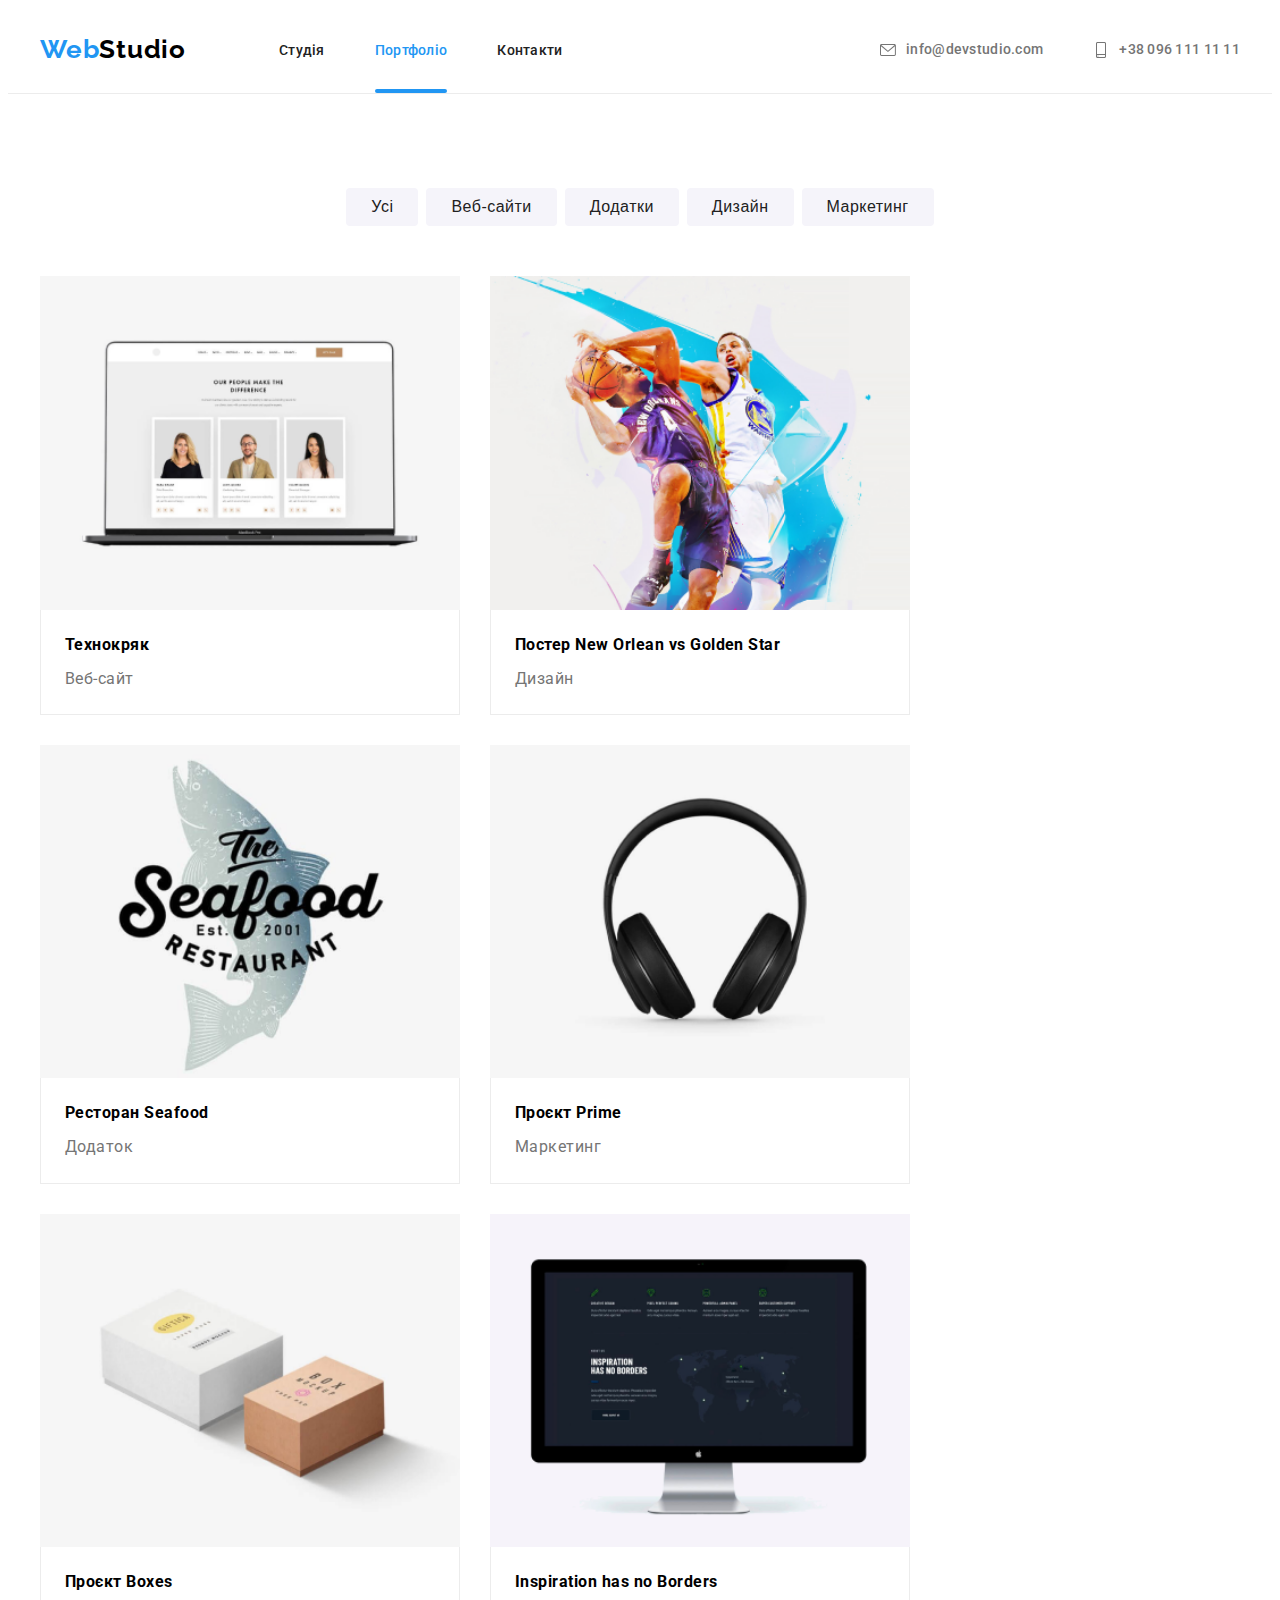
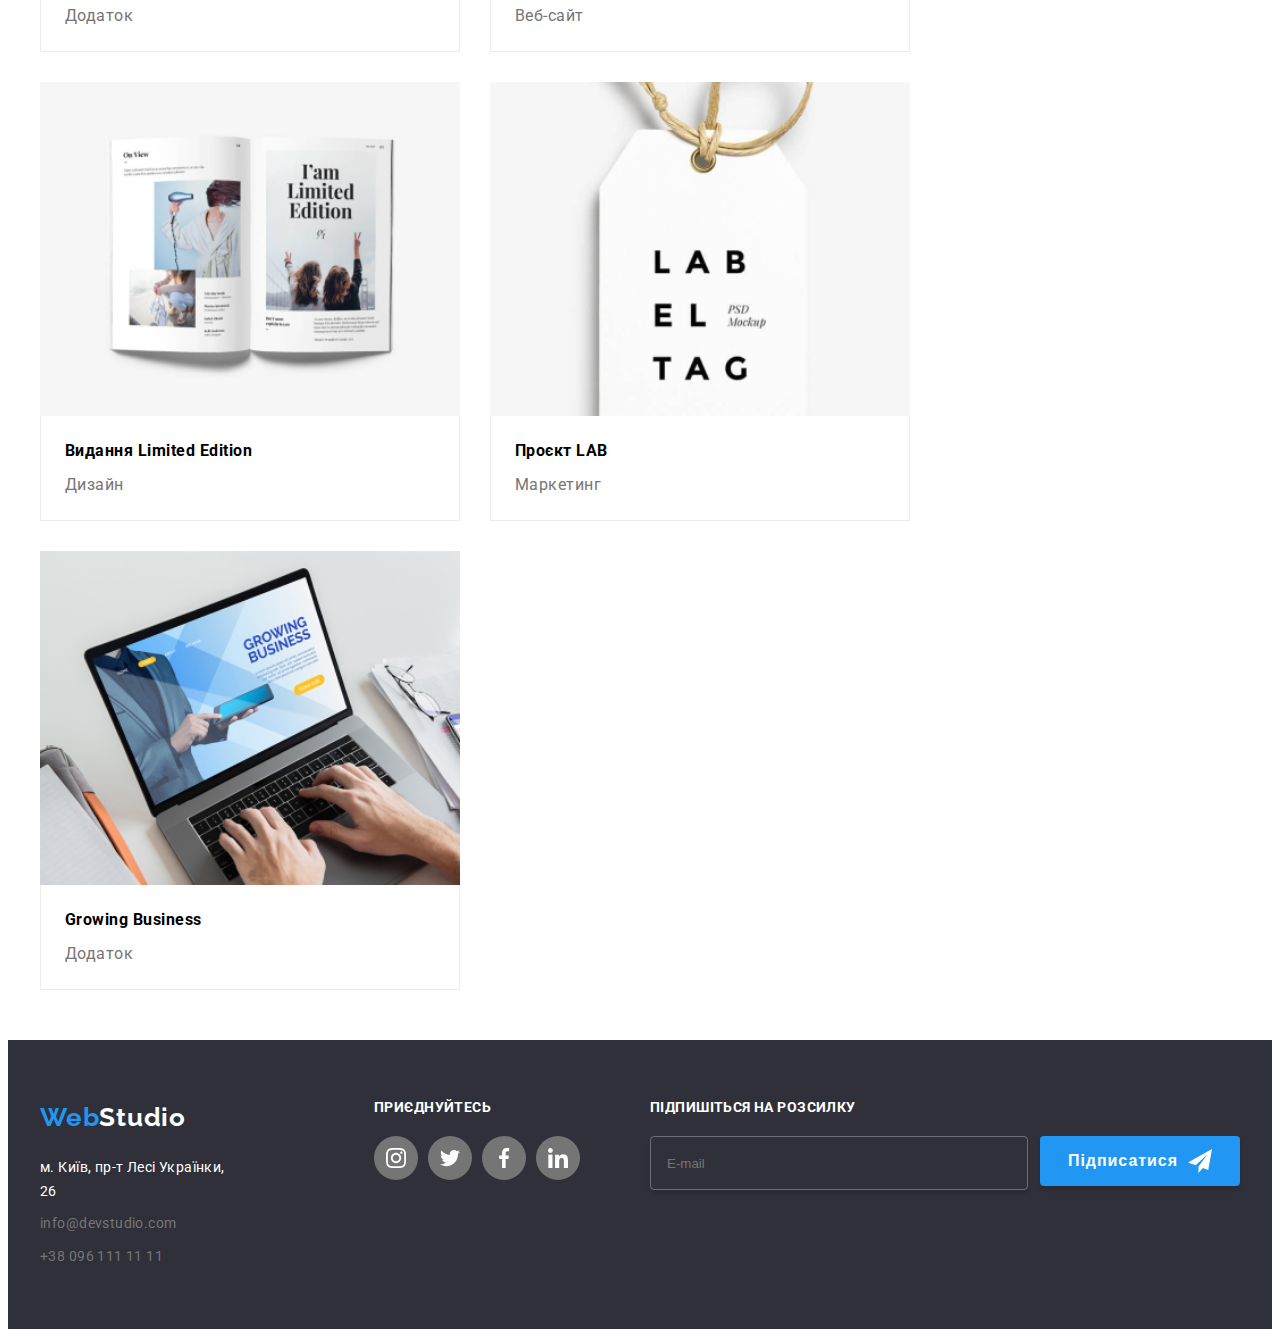
==== pages/portfolio.html @ fa24cb84 "pon" ====
<!DOCTYPE html>
<html lang="en">
<head>
    <meta charset="UTF-8">
    <meta name="viewport" content="width=device-width, initial-scale=1.0">
    <title>Головна</title>
    <link rel="stylesheet" href="https://cdnjs.cloudflare.com/ajax/libs/modern-normalize/2.0.0/modern-normalize.min.css" integrity="sha512-4xo8blKMVCiXpTaLzQSLSw3KFOVPWhm/TRtuPVc4WG6kUgjH6J03IBuG7JZPkcWMxJ5huwaBpOpnwYElP/m6wg==" crossorigin="anonymous" referrerpolicy="no-referrer" />
    <link rel="preconnect" href="https://fonts.googleapis.com">
    <link rel="preconnect" href="https://fonts.gstatic.com" crossorigin>
    <link href="https://fonts.googleapis.com/css2?family=Raleway:ital,wght@0,100..900;1,100..900&family=Roboto:ital,wght@0,100;0,300;0,400;0,500;0,700;0,900;1,100;1,300;1,400;1,500;1,700;1,900&display=swap" rel="stylesheet">
    <link rel="stylesheet" href="../css/style.css">
    <link rel="stylesheet" href="../css/reset.css">
</head>
<body>
    <header class="header">
        <div class="container header-box">
        <a href="../index.html" class="logo"><span class="web">Web</span><span class="studio">Studio</span></a>
        <nav class="header-nav">
            <ul class="header-items">
              <li class="header-item"><a href="../index.html" class="nav-link">Студія</a></li>
                <li class="header-item"><a href="../pages/portfolio.html" class="nav-link_ nav-link">Портфоліо</a></li>
                <li class="header-item"><a href="#" class="nav-link">Контакти</a></li>
            </ul>
        </nav>
        <ul class="header-list">
            <li class="roster-item"><a href="mailto:info@devstudio.com" class="roster-link"><svg class="roster-img">
                <use href="../img/symbol-defs.svg#icon-envelope"></use>
            </svg>info@devstudio.com</a></li>  
            <li class="roster-item"><a href="tel:+380961111111" class="roster-link"><svg class="roster-img">
                <use href="../img/symbol-defs.svg#icon-smartphone"></use>
            </svg><span class="roster-span">+38 096 111 11 11</span></a></li>
        </ul>
        </div>
    </header>
    <main>
        <!-- Секція товари -->
      <section class="hiro">
        <div class="container">
        <ul class="hero-btns">
          <li class="hero-referral"><button type="button" class="hero-btns_">Усі</button></li>
          <li class="hero-referral"><button type="button" class="hero-btns_">Веб-сайти</button></li>
          <li class="hero-referral"><button type="button" class="hero-btns_">Додатки</button></li>
          <li class="hero-referral"><button type="button" class="hero-btns_">Дизайн</button></li>
          <li class="hero-referral"><button type="button" class="hero-btns_">Маркетинг</button></li>
        </ul>
        <ul class="goods-items">
          <li class="goods-item">
            <a href="#" class="goods-link">
            <div class="goods-wrraper">
            <img src="../img/komputer.png" alt="Ноутбук" class="goods-img"/>
            <div class="goods-opacity"><p class="goods-opacity-text">Ресурс пропонує комплексні пропозиції з різним рівнем функціоналу та сервісів. Все це дозволить відвідувачу отримати вичерпні відомості про компанію чи приватну особу.</p></div>
            </div>
            <div class="goods-box">
            <h2 class="goods-caption">Технокряк</h2>
            <p class="goods-text">Веб-сайт</p>
          </div>
          </a>
          </li>
          <li class="goods-item">
            <a href="#" class="goods-link">
            <div class="goods-wrraper">
            <img src="../img/poster.png" alt="Баскетбол" class="goods-img"/>
            <div class="goods-opacity"><p class="goods-opacity-text">Ресурс пропонує комплексні пропозиції з різним рівнем функціоналу та сервісів. Все це дозволить відвідувачу отримати вичерпні відомості про компанію чи приватну особу.</p></div>
          </div>
            <div class="goods-box">
            <h2 class="goods-caption">Постер New Orlean vs Golden Star</h2>
            <p class="goods-text">Дизайн</p>
          </div>
        </a>
          </li>
          <li class="goods-item">
            <a href="#" class="goods-link">
            <div class="goods-wrraper">
            <img src="../img/restaurant.png" alt="Значок ресторану" class="goods-img"/>
            <div class="goods-opacity"><p class="goods-opacity-text">Ресурс пропонує комплексні пропозиції з різним рівнем функціоналу та сервісів. Все це дозволить відвідувачу отримати вичерпні відомості про компанію чи приватну особу.</p></div>
          </div>
            <div class="goods-box">
            <h2 class="goods-caption">Ресторан Seafood</h2>
            <p class="goods-text">Додаток</p>
          </div>
        </a>
          </li>
          <li class="goods-item">
            <a href="#" class="goods-link">
              <div class="goods-wrraper">
            <img src="../img/headphone.png" alt="Навушники" class="goods-img"/>
            <div class="goods-opacity"><p class="goods-opacity-text">Ресурс пропонує комплексні пропозиції з різним рівнем функціоналу та сервісів. Все це дозволить відвідувачу отримати вичерпні відомості про компанію чи приватну особу.</p></div>
          </div>
            <div class="goods-box">
            <h2 class="goods-caption">Проєкт Prime</h2>
            <p class="goods-text">Маркетинг</p>
          </div>
        </a>
          </li>
          <li class="goods-item">
            <a href="#" class="goods-link">
              <div class="goods-wrraper">
            <img src="../img/boxes.png" alt="Коробки" class="goods-img"/>
            <div class="goods-opacity"><p class="goods-opacity-text">Ресурс пропонує комплексні пропозиції з різним рівнем функціоналу та сервісів. Все це дозволить відвідувачу отримати вичерпні відомості про компанію чи приватну особу.</p></div>
          </div>
            <div class="goods-box">
            <h2 class="goods-caption">Проєкт Boxes</h2>
            <p class="goods-text">Додаток</p>
          </div>
        </a>
          </li>
          <li class="goods-item">
            <a href="#" class="goods-link">
            <div class="goods-wrraper">
            <img src="../img/monitor.png" alt="Монітор" class="goods-img"/>
            <div class="goods-opacity"><p class="goods-opacity-text">Ресурс пропонує комплексні пропозиції з різним рівнем функціоналу та сервісів. Все це дозволить відвідувачу отримати вичерпні відомості про компанію чи приватну особу.</p></div>
            </div>
            <div class="goods-box">
            <h2 class="goods-caption">Inspiration has no Borders</h2>
            <p class="goods-text">Веб-сайт</p>
          </div>
        </a>
          </li>
          <li class="goods-item">
            <a href="#" class="goods-link">
            <div class="goods-wrraper">
            <img src="../img/book.png" alt="Книжка"  class="goods-img"/>
            <div class="goods-opacity"><p class="goods-opacity-text">Ресурс пропонує комплексні пропозиції з різним рівнем функціоналу та сервісів. Все це дозволить відвідувачу отримати вичерпні відомості про компанію чи приватну особу.</p></div>
            </div>
            <div class="goods-box">
            <h2 class="goods-caption">Видання Limited Edition</h2>
            <p class="goods-text">Дизайн</p>
          </div>
        </a>
          </li>
          <li class="goods-item">
            <a href="#" class="goods-link">
            <div class="goods-wrraper">
            <img src="../img/sticker.png" alt="Значок ресторану"  class="goods-img"/>
            <div class="goods-opacity"><p class="goods-opacity-text">Ресурс пропонує комплексні пропозиції з різним рівнем функціоналу та сервісів. Все це дозволить відвідувачу отримати вичерпні відомості про компанію чи приватну особу.</p></div>
           </div>
            <div class="goods-box">
            <h2 class="goods-caption">Проєкт LAB</h2>
            <p class="goods-text">Маркетинг</p>
          </div>
          </a>
          </li>
          <li class="goods-item">
            <a href="#" class="goods-link">
            <div class="goods-wrraper">
            <img src="../img/laptop.png" alt="Ноутбук"  class="goods-img"/>
            <div class="goods-opacity"><p class="goods-opacity-text">Ресурс пропонує комплексні пропозиції з різним рівнем функціоналу та сервісів. Все це дозволить відвідувачу отримати вичерпні відомості про компанію чи приватну особу.</p></div>
           </div>
            <div class="goods-box">
            <h2 class="goods-caption">Growing Business</h2>
            <p class="goods-text">Додаток</p>
          </div>
        </a>
          </li>
        </ul>
      </div>
    </main>
    <footer class="footer">
      <div class="container">
      <div class="footer-address-box">
      <a href="./index.html" class="footer-logo"><span class="logo-footer1">Web</span><span class="logo-footer2">Studio</span></a>
      <address class="footer-address">
      <ul class="footer-items">
          <li class="footer-item"><a href="https://www.google.com/maps/d/u/0/viewer?mid=10uSM3H-mIU3GznYo2szRIEphczw&hl=en_US&ll=50.42732700000004%2C30.538092&z=17" target="_blank" class="footer-address">м. Київ, пр-т Лесі Українки, 26</a></li>
          <li class="footer-item"><a href="mailto:info@devstudio.com" class="footer-link">info@devstudio.com</a></li>  
          <li class="footer-item"><a href="tel:+380961111111" class="footer-link">+38 096 111 11 11</a></li>
      </ul>
      </address>
      </div>
      <div class="footer-networks">
      <h2 class="footer-title">приєднуйтесь</h2>
      <ul class="footer-list">
          <li class="footer-element">
              <a href="https://www.instagram.com/" target="_blank" class="footer-element-link">
                  <svg class="footer-element-img">
                      <use href="../img/symbol-defs.svg#icon-instagram-footer"></use>
                  </svg>
              </a>
          </li>
          <li class="footer-element">
              <a href="https://x.com/" target="_blank" class="footer-element-link">
                  <svg class="footer-element-img">
                      <use href="../img/symbol-defs.svg#icon-twitter-footer"></use>
                  </svg>
              </a>
          </li>
          <li class="footer-element">
              <a href="https://www.facebook.com/" target="_blank" class="footer-element-link">
                  <svg class="footer-element-img">
                      <use href="../img/symbol-defs.svg#icon-facebook-footer"></use>
                  </svg>
              </a>
          </li>
          <li class="footer-element">
              <a href="https://www.linkedin.com/" target="_blank" class="footer-element-link">
                  <svg class="footer-element-img">
                      <use href="../img/symbol-defs.svg#icon-linkedin-footer"></use>
                  </svg>
              </a>
          </li>
      </ul>
      </div>
      <div class="mailing">
        <form class="mailing-form">
            <div class="mailing-box">
            <label for="mailing" class="mailing-signature">Підпишіться на розсилку</label>
            <input type="email" id="mailing" class="mailing-input" required pattern="[a-z0-9._%+-]+@[a-z0-9.-]+\.[a-z]{2,}$"
            title="Будь ласка, введіть коректну електронну адресу." placeholder="E-mail">
            </div>
            <button class="mailing-btn">
                Підписатися
            <svg class="mailing-img">
                <use href="../img/symbol-defs.svg#icon-icon-send"></use>
            </svg>
            </button>
        </form>
    </div>
      </div>
  </footer>
  </body>
</html>
---- css/style.css ----
:root {
  --accent-color: #2196F3;
  --logo-color: #000000;
  --text-color: #212121;
  --main-bcg-color: #FFFFFF;
  --footer-text-color: #757575;
  --team-background-color: #F5F4FA;
  --footer-number:rgba(255, 255, 255, 0.60);
  --footer-bcg-color: #2F303A;
  --barder-line: #ECECEC;
  --svg-color: #AFB1B8;
}



body {
  font-family: "Roboto", sans-serif;
  box-sizing: border-box;
}

img {
  display: block;
}

.container {
  width: 1200px;
  padding: 0 15px; 
  margin: 0 auto; 
}
.header-box {
  display: flex;
  align-items: center;
}

/* header */

.header{
  padding-top: 24px;
  padding-bottom: 25px;
}

.header_ {
  border-bottom: 1px solid var(--team-background-color);
  padding-top: 24px;
  padding-bottom: 25px;
}


.web {
  color: var(--accent-color);
  font-family: Raleway;
  font-size: 26px;
  font-weight: 700;
  line-height: 1.38;
  letter-spacing: 0.78px;
}

.studio {
  color: var(--logo-color);
  font-family: Raleway;
  font-size: 26px;
  font-weight: 700;
  line-height: 1.38;
  letter-spacing: 0.78px;
}

.logo {
  margin-right: 93px;
}


.header-items {
  display: flex;
  gap: 50px;
}

.header-item {
  position: relative;
}


.nav-link {
  color: var(--text-color);
  font-size: 14px;
  font-weight: 500;
  line-height: 1.14;
  letter-spacing: 0.28px;
  transition: 250ms cubic-bezier(0.4, 0, 0.2, 1);
 
}


.nav-link::after {
  content: '';
  position: absolute;
  bottom: -33.7px;
  left: 0;
  width: 100%;
  height: 4px;
  border-radius: 2px;
  background: var(--accent-color);
  transition: 250ms cubic-bezier(0.4, 0, 0.2, 1);
  opacity: 0;
}

.nav-link_::after {
  content: '';
  opacity: 1;
}

.nav-link_ {
  color: var(--accent-color);
}

.nav-link:hover, .nav-link:focus, .nav-link:hover::after, .nav-link:focus::after {
  outline: none;
  opacity: 1;
  color: var(--accent-color);
}


.nav-link:hover, .nav-link:focus {
  color: var(--accent-color);
  font-size: 14px;
  font-weight: 500;
  line-height: 1.14;
  letter-spacing: 0.28px;
  transition: 250ms cubic-bezier(0.4, 0, 0.2, 1);
}

.header-list {
  display: flex;
  align-items: center;
  gap: 50px;
  margin-left: auto;
}

.roster-link {
  display: flex;
  gap: 10px;
  color: var(--footer-text-color);
  font-size: 14px;
  font-weight: 500;
  line-height: 1.14;
  letter-spacing: 0.28px;
  transition: 0.2s cubic-bezier(0.39, 0.575, 0.565, 1);
}



.roster-img {
  width: 16px;
  height: 12px;
  margin-top: auto;
  margin-bottom: auto;
  fill: var(--footer-text-color);
}


.roster-item:nth-child(2) > .roster-link > .roster-img {
  height: 16px;
}



.roster-link:hover, .roster-link:focus {
  color: var(--accent-color);
  transition: 250ms cubic-bezier(0.4, 0, 0.2, 1);
  .roster-img{
      fill: var(--accent-color);
      transition: 250ms cubic-bezier(0.4, 0, 0.2, 1);
  }
}

/* main */

.hero {
  text-align: center;
  background-image: linear-gradient(rgba(47, 48, 58, 0.40), rgba(47, 48, 58, 0.40)), url(../img/mechanical_office.jpg);
  background-repeat: no-repeat;
  background-position-x: center;
  background-size: cover;
  padding-top: 200px;
  padding-bottom: 200px;
}

.hero-title {
  width: 696px;
  color: var(--main-bcg-color);
  text-align: center;
  font-size: 44px;
  font-weight: 900;
  line-height: 1.36; /* 136.364% */
  letter-spacing: 2.64px;
  text-transform: uppercase;
  margin-bottom: 30px;
  margin-left: auto;
  margin-right: auto;
}

.decision-btn {
  color: var(--main-bcg-color);
  font-size: 16px;
  font-weight: 700;
  line-height: 1.88; /* 187.5% */
  letter-spacing: 0.96px;   
  border-radius: 4px;
  background: var(--accent-color);
  box-shadow: 0px 4px 4px 0px rgba(0, 0, 0, 0.15);
  padding-top: 10px;
  padding-bottom: 10px;
  padding-right: 32px;
  padding-left: 32px;
  border: none;
  transition: 250ms cubic-bezier(0.4, 0, 0.2, 1);
  animation-iteration-count: infinite;
}

.decision-btn:hover, .decision-btn:focus {
  background-color: var(--footer-bcg-color);
  color: var(--main-bcg-color);
}

.about {
  padding-top: 94px;
  display: flex;
}

.about-items {
  display: flex;
  gap: 30px;
}

.about-item:nth-child(1):before {
  content: "";
  width: 270px;
  height: 120px;
  flex-shrink: 0;
  display: block;
  border-radius: 4px;
  background-image: url(../img/antenna.png);
  background-repeat: no-repeat;
  background-position: center;
  background-color: var(--team-background-color);
}

.about-item:nth-child(2):before {
  content: "";
  width: 270px;
  height: 120px;
  flex-shrink: 0;
  display: block;
  border-radius: 4px;
  background-image: url(../img/clock.png);
  background-repeat: no-repeat;
  background-position: center;
  background-color: var(--team-background-color);
}

.about-item:nth-child(3):before {
  content: "";
  width: 270px;
  height: 120px;
  flex-shrink: 0;
  display: block;
  border-radius: 4px;
  background-image: url(../img/diagram.png);
  background-repeat: no-repeat;
  background-position: center;
  background-color: var(--team-background-color);
}

.about-item:nth-child(4):before {
  content: "";
  width: 270px;
  height: 120px;
  flex-shrink: 0;
  display: block;
  border-radius: 4px;
  background-image: url(../img/astronaut.png);
  background-repeat: no-repeat;
  background-position: center;
  background-color: var(--team-background-color);
}

.about-title {
  color: var(--logo-color);
  font-size: 14px;
  font-weight: 700;
  line-height: 1.14;
  letter-spacing: 0.42px;
  text-transform: uppercase;
  margin-bottom: 10px;
  margin-top: 30px;
}

.about-subtitle {
  color: var(--footer-bcg-color);
  font-size: 14px;
  font-weight: 400;
  line-height: 1.71; /* 171.429% */
  letter-spacing: 0.42px;
}
.work {
  padding-top: 94px;
  padding-bottom: 94px;
}

.work-title {
  color: var(--logo-color);
  text-align: center;
  font-size: 36px;    
  font-weight: 700;
  line-height: 1.17;
  letter-spacing: 1.08px;
  margin-bottom: 50px;
}

.work-items {
  display: flex;
  gap: 30px;
}

.work-item {
  position: relative;
}

.work-img {
  width: 370px;
  height: 294px;
  flex-shrink: 0;
}

.work-text {
  display: flex;
  justify-content: center;
  align-items: center;
  position: absolute;
  bottom: 0;
  width: 370px;
  height: 70px;
  background-color: rgba(47, 48, 58, 0.80);
  color: var(--team-background-color);
  text-align: center;
  font-family: Roboto;
  font-size: 14px;
  font-weight: 700;
  line-height: 1.14;
  letter-spacing: 0.42px;
  text-transform: uppercase;
}


.team {
  padding-top: 94px;
  padding-bottom: 94px;
}

.team-title {
  color: var(--logo-color);
  text-align: center;
  font-size: 36px;    
  font-weight: 700;
  line-height: 1.17;
  letter-spacing: 1.08px;
  margin-bottom: 50px;
}

.team-items {
  display: flex;
  gap: 30px;
}



.team-img {
  width: 370px;
  height: 294px;
  flex-shrink: 0;
}

.team-text {
  display: flex;
  justify-content: center;
  align-items: center;
  bottom: 0;
  color: var(--accent-color);
  text-align: center;
  font-family: "Roboto";
  font-size: 14px;
  font-weight: 700;
  line-height: 1.18;
  letter-spacing: 0.42px;
  text-transform: uppercase;
}

.team {
  padding-top: 94px;
  padding-bottom: 94px;
  background-color: var(--team-background-color);
}

.team-title {
  color: var(--logo-color);
  text-align: center;
  font-size: 36px;    
  font-weight: 700;
  line-height: 1.17;
  letter-spacing: 1.08px;
  margin-bottom: 50px;
}

.team-item {
  border-radius: 0px 0px 4px 4px;
  box-shadow: 0px 1px 3px 0px rgba(0, 0, 0, 0.12), 0px 1px 1px 0px rgba(0, 0, 0, 0.14), 0px 2px 1px 0px rgba(0, 0, 0, 0.20);
  background-color: var(--main-bcg-color);

}

.box-team-item {
  padding-top: 30px;
  padding-bottom: 16px;
  border-radius: 0px 0px 4px 4px;
}

.team-items {
  display: flex;
  flex-direction: row;
  gap: 30px;
}

.team-img {
  width: 270px;
  height: 260px;
  flex-shrink: 0;
}

.team-heading {
  color: var(--logo-color);
  text-align: center;
  font-size: 16px;
  font-weight: 500;
  line-height: 1.19;
  letter-spacing: 0.48px;
  padding-bottom: 10px;
}

.team-text {
  color: #757575;
  text-align: center;
  font-size: 16px;
  font-weight: 400;
  line-height: 1.19;
  letter-spacing: 0.48px;
  padding-bottom: 16px;
  
}

.team-list {
  display: flex;
  justify-content: center;
  align-items: center;
  gap: 10px;
}

.team-element-link {
  display: flex;
  align-items: center;
  padding: 12px 12px 12px 12px;
  background-color: var(--main-bcg-colorr);
  border-radius: 50%;
  transition: 1s cubic-bezier(0.39, 0.575, 0.565, 1);
}

.team-element-link:hover, .team-element-link:focus {
  background-color: var(--accent-color);
  transition: 250ms cubic-bezier(0.4, 0, 0.2, 1);
  .team-element-img{
      fill: var(--main-bcg-color);
      transition: 250ms cubic-bezier(0.4, 0, 0.2, 1);
  }
}

.team-element-img {
  width: 20px;
  height: 20px;
  fill: var(--svg-color);
  transition: 0.5s cubic-bezier(0.39, 0.575, 0.565, 1);
}

.clients {
  padding-top: 94px;
  padding-bottom: 94px;
}

.clients-title {
  color: var(--logo-color);
  text-align: center;
  font-size: 36px;
  font-weight: 700;
  line-height: 1.17;
  letter-spacing: 1.08px;
  margin-bottom: 50px;
}

.clients-items {
  display: flex;
  justify-content: space-between;
}

.clients-link {
  display: flex;
  align-items: center;
  justify-content: center;
  border-radius: 4px;
  border: 1px solid var(--svg-color);
  width: 170px;
  height: 92px;
  fill: var(--svg-color);
  transition: 0.5s cubic-bezier(0.39, 0.575, 0.565, 1);
}

.clients-link:hover, .clients-link:focus {
  fill: var(--accent-color);
  border: 1px solid var(--accent-color);
  transition: 250ms cubic-bezier(0.4, 0, 0.2, 1);
}


.clients-img {
  width: 106px;
  height: 60px;
}

/* Футер */

.footer {
  background-color: var(--footer-bcg-color);
  padding-top: 60px;
  padding-bottom: 60px;
}
.footer-container{
  align-items: baseline
}

.footer > .container {
  display: flex;
  gap: 70px;
}

.footer-address {
  color: var(--main-bcg-color);
  font-size: 14px;
  font-weight: 400;
  line-height: 1.69; /* 171.429% */
  letter-spacing: 0.42px;
  margin-right: 70px;
  
}

.footer-items {
  margin-top: 20px;
}

.footer-item {
  margin-bottom: 9px;
  font-style: normal;
}

.footer-item:last-child {
  margin-bottom: 0px;
}

.footer-link {
  color: var(--footer-text-color);
  font-size: 14px;
  font-weight: 400;
  line-height: 1.71; /* 171.429% */
  letter-spacing: 0.42px;
}

.logo-footer1 {
  color: var(--accent-color);
  font-family: Raleway;
  font-size: 26px;
  font-weight: 700;
  line-height: 1.38;
  letter-spacing: 0.78px;
}

.logo-footer2 {
  color: var(--main-bcg-color);
  font-family: Raleway;
  font-size: 26px;
  font-weight: 700;
  line-height: 1.38;
  letter-spacing: 0.78px;
}


.footer-title {
  color: var(--main-bcg-color);
  font-size: 14px;
  font-weight: 700;
  line-height: 1.14;
  letter-spacing: 0.42px;
  text-transform: uppercase;
  margin-bottom: 20px;
}

.footer-list {
  display: flex;
  gap: 10px;
}

.footer-element-link {
  display: flex;
  align-items: center;
  padding: 12px 12px 12px 12px;
  background-color: var(--footer-text-color);
  border-radius: 50%;
  transition: 1s cubic-bezier(0.39, 0.575, 0.565, 1);
}

.footer-element-link:hover, .footer-element-link:focus {
  background-color: var(--accent-color);
  transition: 250ms cubic-bezier(0.4, 0, 0.2, 1);
}

.footer-element-img {
  width: 20px;
  height: 20px;
  fill: var(--main-bcg-color);
}

/* Портфоліо */

.hiro {
  padding-top: 94px;
  padding-bottom: 50px;
  border-top: 1px solid var(--barder-line);
}

.hero-btns {
  display: flex;
  justify-content: center;
  gap: 8px;
  margin-bottom: 50px;
}

.hero-btns_:hover, .hero-btns_:focus {
  color: var(--main-bcg-color);
  text-align: center;
  font-size: 16px;
  font-weight: 500;
  line-height: 1.62; /* 162.5% */
  letter-spacing: 0.48px;
  border-radius: 4px;
  background: var(--accent-color);
  box-shadow: 0px 3px 1px 0px rgba(0, 0, 0, 0.10), 0px 1px 2px 0px rgba(0, 0, 0, 0.08), 0px 2px 2px 0px rgba(0, 0, 0, 0.12);
  transition: 250ms cubic-bezier(0.4, 0, 0.2, 1);
}

.hero-btns_ {
  color: var(--text-color);
  text-align: center;
  font-size: 16px;
  font-weight: 500;
  line-height: 1.62; /* 162.5% */
  letter-spacing: 0.48px;

  border-radius: 4px;
  background: var(--team-background-color);
  padding-top: 6px;
  padding-bottom: 6px;
  padding-right: 25px;
  padding-left: 25px;
  border: none;
  transition: 0.5s cubic-bezier(0.39, 0.575, 0.565, 1);
}

.goods-items {
  display: flex;
  flex-wrap: wrap;
  gap: 30px;
}

.goods-item {
  flex-basis: calc((100% - 60px) / 3);
  transition: 250ms cubic-bezier(0.4, 0, 0.2, 1);
}

.goods-item:hover,.goods-item:focus{
  .goods-opacity{
      opacity: 1;
      transform: translateY(-294px);
  }
}


.goods-item:hover, .goods-item:focus-within {
  box-shadow: 0px 1px 1px 0px rgba(0, 0, 0, 0.12), 
              0px 4px 4px rgba(0, 0, 0, 0.06), 
              1px 4px 6px rgba(0, 0, 0, 0.16);
}

.goods-item:focus-within .goods-opacity {
  opacity: 1;
}

.goods-link:focus {
  outline: none;
}

.goods-wrraper {
  position: relative;
  overflow: hidden;
}

.goods-img {
  width: 100%;
}

.goods-opacity {
  background: rgba(33, 150, 243, 0.90);
  position: absolute;
  padding: 63px 24px;
  top: 294px;
  left: 0px;
  transform: translateY(100%);
  /* opacity: 0; */
  transition: 250ms cubic-bezier(0.4, 0, 0.2, 1);
}

.goods-opacity-text {
  color: var(--main-bcg-color);
  font-size: 18px;
  font-weight: 400;
  line-height: 1.56;
  letter-spacing: 0.54px;
}

.goods-box {
  border: 1px solid var(--barder-line);
  border-top: none;
  width: 370px;
  padding-right: 24px;
  padding-left: 24px;
  padding-top: 20px;
  padding-bottom: 20px;
}

.goods-caption {
  color: var(--logo-color);
  font-size: 16px;
  font-weight: 700;
  line-height: 1.88;
  letter-spacing: 0.48px;
  margin-bottom: 4px;
}

.goods-text {
  color: var(--footer-text-color);
  font-size: 16px;
  font-weight: 400;
  line-height: 1.88;
  letter-spacing: 0.48px;
}


.mailing-form {
  display: flex;
}

.mailing-signature {
  color: var(--main-bcg-color);
  font-size: 14px;
  font-weight: 700;
  line-height: 1.14;
  letter-spacing: 0.42px;
  text-transform: uppercase;
  margin-bottom: 20px;
  display: block;
}

.mailing-input {
  width: 358px;
  height: 50px;
  border-radius: 4px;
  border: 1px solid rgba(255, 255, 255, 0.30);
  background: rgba(33, 150, 243, 0.00);
  box-shadow: 0px 4px 4px 0px rgba(0, 0, 0, 0.15);
  padding-left: 16px;
  margin-right: 12px;
}

.mailing-input:focus {
  outline: none;
  transition: 250ms cubic-bezier(0.4, 0, 0.2, 1);
}

.mailing-btn {
  display: flex;
  justify-content: center;
  align-items: center;
  width: 200px;
  height: 50px;
  color: var(--main-bcg-color);
  font-size: 16px;
  font-weight: 700;
  line-height: 1.88;
  letter-spacing: 0.96px;
  border-radius: 4px;
  background: var(--accent-color);
  box-shadow: 0px 4px 4px 0px rgba(0, 0, 0, 0.15);
  border: none;
  margin-top: 36px;
  transition: 250ms cubic-bezier(0.4, 0, 0.2, 1);
}

.mailing-btn:hover, .mailing-btn:focus {
  outline: none;
  background-color: var(--clients-border);
  color: var(--main-bcg-color);
  cursor: pointer;
  transition: 250ms cubic-bezier(0.4, 0, 0.2, 1);
  .mailing-img{
    transition: 250ms cubic-bezier(0.4, 0, 0.2, 1);
      fill: var(--main-bcg-color);
  }
}

.mailing-img {
  margin-left: 10px;
  width: 24px;
  height: 24px;
  fill: var(--main-bcg-color);
  transition: 250ms cubic-bezier(0.4, 0, 0.2, 1);
}
.backdrop {
  position: fixed;
  top: 0;
  left: 0;
  right: 0;
  bottom: 0;
  display: flex;
  justify-content: center;
  align-items: center;
  opacity: 1;
}

.is-hidden{
  opacity: 0;
pointer-events: none;
}


.modal {
background-color: var(--main-bcg-color);
padding: 40px;
position: relative;

}
.modal-title{
  color: var(--logo-color);
text-align: center;
font-size: 20px;
font-weight: 700;
line-height: normal;
letter-spacing: 0.6px;
margin-bottom: 12px;
}
.modal-signature {
  color: var(--footer-text-color);
font-size: 12px;
font-weight: 400;
line-height: normal;
letter-spacing: 0.12px;
}
.modal-input {
width: 448px;
height: 40px;
display: block;
margin-top: 4px;
border-radius: 4px;
border: 1px solid rgba(33, 33, 33, 0.20);
padding-left: 50px;
padding-right: 30px;
}





.modal-com {
  width: 448px;
height: 120px;
border-radius: 4px;
border: 1px solid rgba(33, 33, 33, 0.20);
resize: none;
padding: 12px 16px;
color: rgba(117, 117, 117, 0.50);
font-size: 12px;
font-weight: 400;
line-height: normal;
letter-spacing: 0.12px;
margin-bottom: 20px;
display: block;
}
.modal-chek {
  display: flex;
  align-items: center;
  justify-content: center;
}

.modal-wraper{
position: relative;
}


.chek-input {
  width: 16px;
height: 15px;
}

.modal-icon{
  width: 15px;
  height: 15px;
  fill: #444;
  position: absolute;
  top: 11px;
  left: 30px;

}

.modal-input:hover,
.modal-input:focus {
border: none;
outline: 1px solid var(--accent-color);
transition: 250ms cubic-bezier(0.4, 0, 0.2, 1);
}

.modal-input:hover + .modal-icon,
.modal-input:focus + .modal-icon {
fill:  var(--accent-color);
transition: 250ms cubic-bezier(0.4, 0, 0.2, 1);
}

.chek-span {
  color: #757575;
font-size: 14px;
font-weight: 400;
line-height: 24px; /* 171.429% */
letter-spacing: 0.42px;
margin-left: 8px;
margin-right: 4px;
}
.check-link {
  color: var(--accent-color);
  font-size: 14px;
  font-weight: 400;
  line-height: 24px;
  letter-spacing: 0.42px;
  text-decoration-line: underline;
}
.modal-btn {
  width: 200px;
height: 50px;
border-radius: 4px;
background: var(--accent-color);
box-shadow: 0px 4px 4px 0px rgba(0, 0, 0, 0.15);
color: #FFF;
text-align: center;
font-size: 16px;
font-weight: 700;
line-height: 30px; /* 187.5% */
letter-spacing: 0.96px;
border: none;
margin-top: 30px;
margin-left: auto;
margin-right: auto;
display: block;
}

.modal-btn:active {
background-color: var(--footer-bcg-color);
}

.btn-close {
  width: 40px;
  height: 40px;
  border-radius: 50%;
  display: flex;
  align-items: center;
  justify-content: center;
  background-color: transparent;
  position: absolute;
  right: 10px;
  top: 10px;
  border: none;
  outline: 1px solid gray;
}


.btn-close:hover,
.btn-close:focus {
  transition: 250ms cubic-bezier(0.4, 0, 0.2, 1);
.icon-close {
fill: var(--accent-color);
transition: 250ms cubic-bezier(0.4, 0, 0.2, 1);
}
}

.icon-close {
  width: 20px;
  height: 20px;
  fill: var(--logo-color);
}
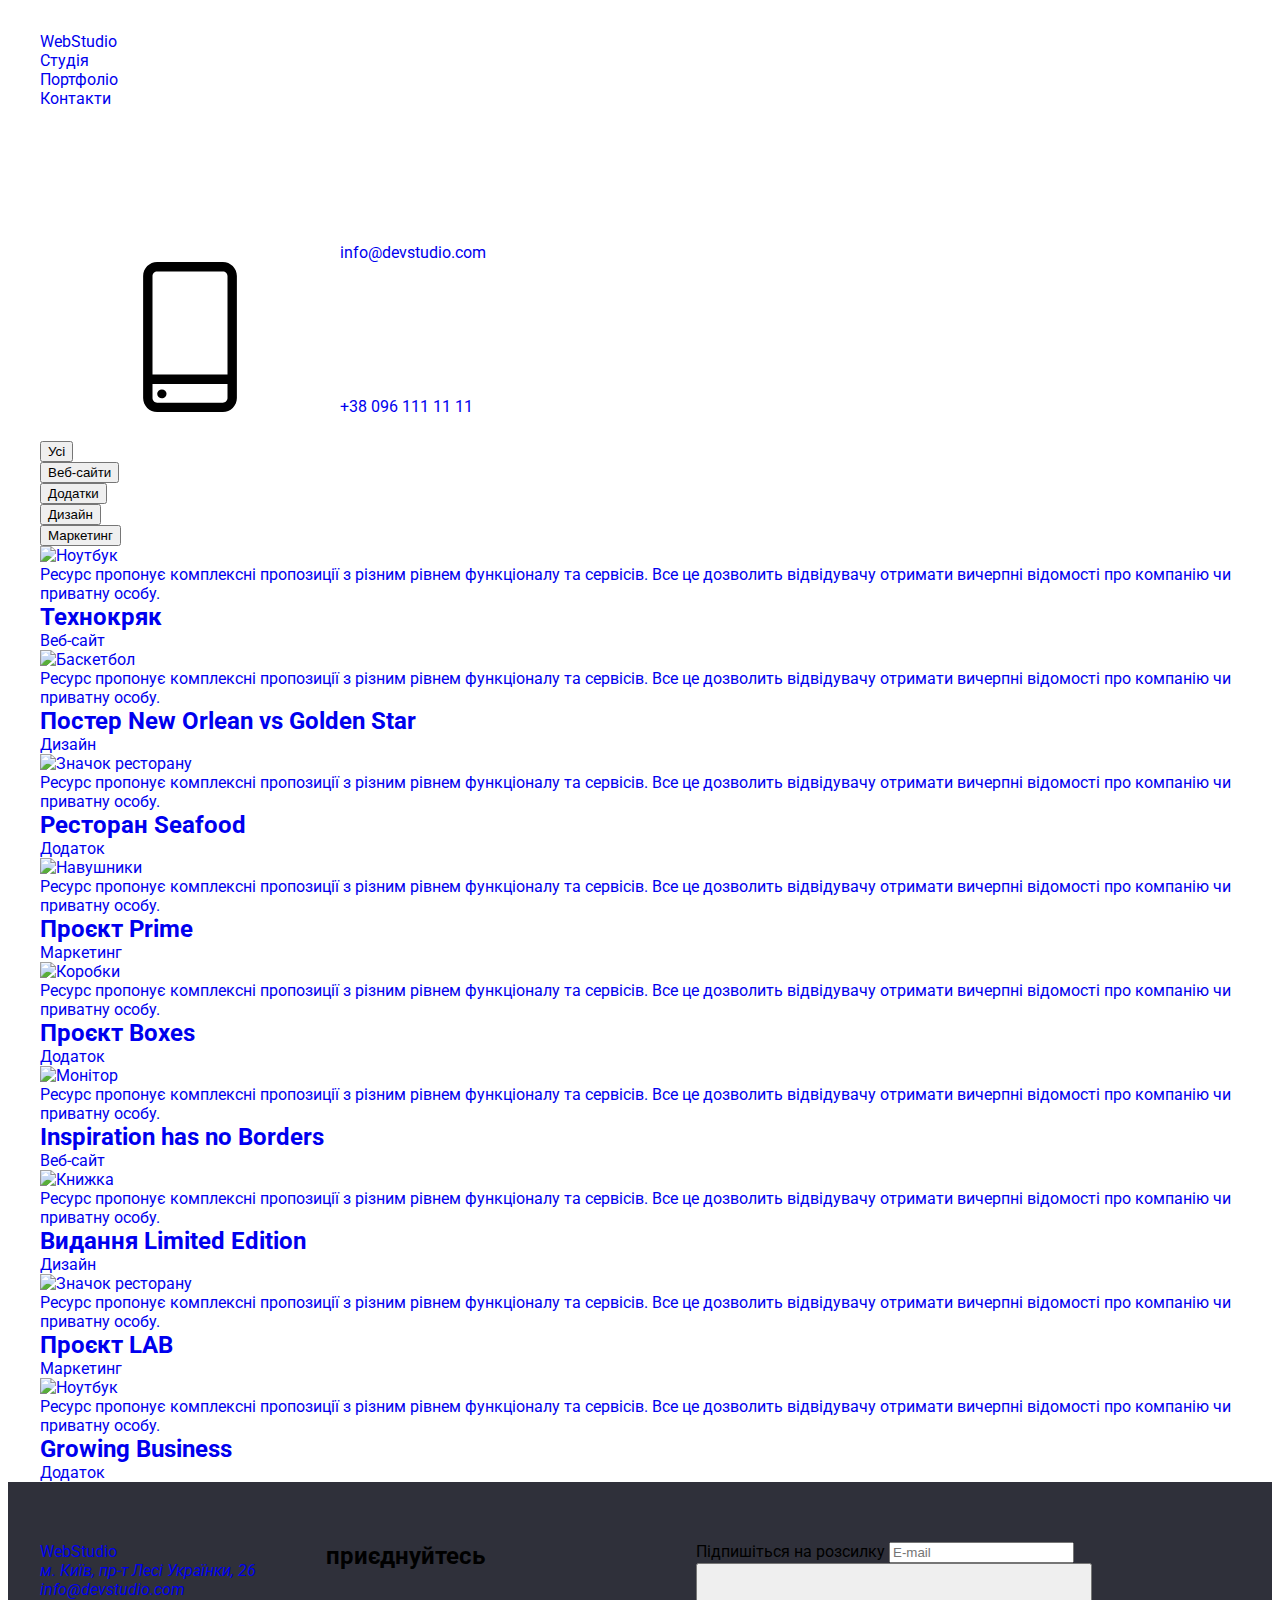
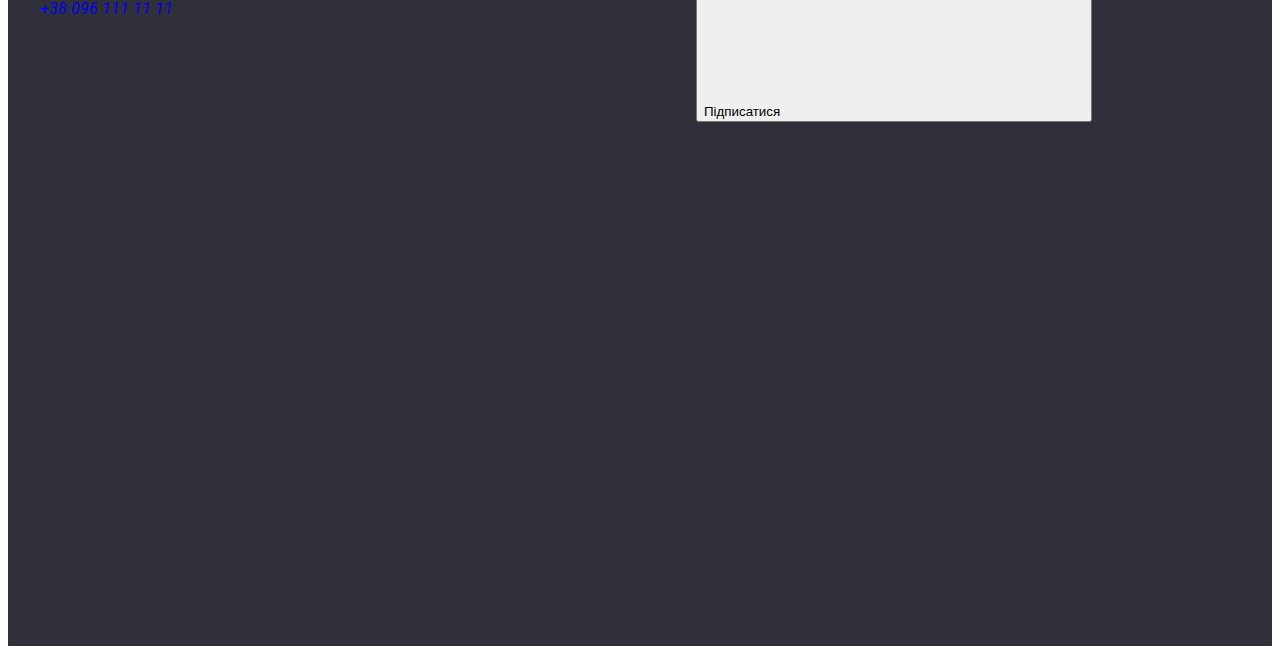
==== commit 0752c918: "123" ====
--- a/pages/portfolio.html
+++ b/pages/portfolio.html
@@ -1,221 +1,223 @@
 <!DOCTYPE html>
 <html lang="en">
-<head>
-    <meta charset="UTF-8">
-    <meta name="viewport" content="width=device-width, initial-scale=1.0">
-    <title>Головна</title>
+  <head>
+    <meta charset="UTF-8" />
+    <meta name="viewport" content="width=device-width, initial-scale=1.0" />
+    <title>Портфоліо</title>
     <link rel="stylesheet" href="https://cdnjs.cloudflare.com/ajax/libs/modern-normalize/2.0.0/modern-normalize.min.css" integrity="sha512-4xo8blKMVCiXpTaLzQSLSw3KFOVPWhm/TRtuPVc4WG6kUgjH6J03IBuG7JZPkcWMxJ5huwaBpOpnwYElP/m6wg==" crossorigin="anonymous" referrerpolicy="no-referrer" />
     <link rel="preconnect" href="https://fonts.googleapis.com">
     <link rel="preconnect" href="https://fonts.gstatic.com" crossorigin>
     <link href="https://fonts.googleapis.com/css2?family=Raleway:ital,wght@0,100..900;1,100..900&family=Roboto:ital,wght@0,100;0,300;0,400;0,500;0,700;0,900;1,100;1,300;1,400;1,500;1,700;1,900&display=swap" rel="stylesheet">
-    <link rel="stylesheet" href="../css/style.css">
-    <link rel="stylesheet" href="../css/reset.css">
-</head>
-<body>
-    <header class="header">
-        <div class="container header-box">
-        <a href="../index.html" class="logo"><span class="web">Web</span><span class="studio">Studio</span></a>
-        <nav class="header-nav">
-            <ul class="header-items">
-              <li class="header-item"><a href="../index.html" class="nav-link">Студія</a></li>
-                <li class="header-item"><a href="../pages/portfolio.html" class="nav-link_ nav-link">Портфоліо</a></li>
-                <li class="header-item"><a href="#" class="nav-link">Контакти</a></li>
-            </ul>
-        </nav>
-        <ul class="header-list">
-            <li class="roster-item"><a href="mailto:info@devstudio.com" class="roster-link"><svg class="roster-img">
-                <use href="../img/symbol-defs.svg#icon-envelope"></use>
-            </svg>info@devstudio.com</a></li>  
-            <li class="roster-item"><a href="tel:+380961111111" class="roster-link"><svg class="roster-img">
-                <use href="../img/symbol-defs.svg#icon-smartphone"></use>
-            </svg><span class="roster-span">+38 096 111 11 11</span></a></li>
-        </ul>
-        </div>
-    </header>
+    <link rel="stylesheet" href="../style/main.min.css">
+  </head>
+  <body>
+    <header class="header header__portfolio">
+      <div class="container">
+      <div class="header__navigation">
+      <a href="../index.html" class="header__logo"><span class="header__logo__web">Web</span><span class="header__logo__studio">Studio</span></a>
+      <nav class="header__list">
+          <ul class="header__items">
+              <li class="header__item"><a href="../index.html" class="header__nav">Студія</a></li>
+              <li class="header__item"><a href="./portfolio.html" class="header__nav header__nav__portfolio">Портфоліо</a></li>
+              <li class="header__item"><a href="#" class="header__nav">Контакти</a></li>
+          </ul>
+      </nav>
+      <ul class="roster">
+          <li class="roster__item"><a href="mailto:info@devstudio.com" class="roster__link"><svg class="roster__img">
+            <use href="../img/symbol-defs.svg#icon-mail"></use>
+        </svg>info@devstudio.com</a></li>  
+          <li class="roster__item"><a href="tel:+380961111111" class="roster__link"><svg class="roster__img">
+            <use href="../img/symbol-defs.svg#icon-smartphone"></use>
+        </svg><span class="roster__span">+38 096 111 11 11</span></a></li>
+      </ul>
+     </div>
+      </div>
+  </header>
     <main>
         <!-- Секція товари -->
-      <section class="hiro">
+      <section class="goods">
         <div class="container">
-        <ul class="hero-btns">
-          <li class="hero-referral"><button type="button" class="hero-btns_">Усі</button></li>
-          <li class="hero-referral"><button type="button" class="hero-btns_">Веб-сайти</button></li>
-          <li class="hero-referral"><button type="button" class="hero-btns_">Додатки</button></li>
-          <li class="hero-referral"><button type="button" class="hero-btns_">Дизайн</button></li>
-          <li class="hero-referral"><button type="button" class="hero-btns_">Маркетинг</button></li>
+        <ul class="goods__list">
+          <li class="goods__referral"><button type="button" class="goods__btn">Усі</button></li>
+          <li class="goods__referral"><button type="button" class="goods__btn">Веб-сайти</button></li>
+          <li class="goods__referral"><button type="button" class="goods__btn">Додатки</button></li>
+          <li class="goods__referral"><button type="button" class="goods__btn">Дизайн</button></li>
+          <li class="goods__referral"><button type="button" class="goods__btn">Маркетинг</button></li>
         </ul>
-        <ul class="goods-items">
-          <li class="goods-item">
-            <a href="#" class="goods-link">
-            <div class="goods-wrraper">
-            <img src="../img/komputer.png" alt="Ноутбук" class="goods-img"/>
-            <div class="goods-opacity"><p class="goods-opacity-text">Ресурс пропонує комплексні пропозиції з різним рівнем функціоналу та сервісів. Все це дозволить відвідувачу отримати вичерпні відомості про компанію чи приватну особу.</p></div>
+        <ul class="goods__items">
+          <li class="goods__item">
+            <a href="#" class="goods__link">
+            <div class="goods__wrraper">
+            <img src="../img/techno_kryak.jpg" alt="Ноутбук" class="goods__img"/>
+            <div class="goods__opacity"><p class="goods__opacity__text">Ресурс пропонує комплексні пропозиції з різним рівнем функціоналу та сервісів. Все це дозволить відвідувачу отримати вичерпні відомості про компанію чи приватну особу.</p></div>
             </div>
-            <div class="goods-box">
-            <h2 class="goods-caption">Технокряк</h2>
-            <p class="goods-text">Веб-сайт</p>
-          </div>
-          </a>
-          </li>
-          <li class="goods-item">
-            <a href="#" class="goods-link">
-            <div class="goods-wrraper">
-            <img src="../img/poster.png" alt="Баскетбол" class="goods-img"/>
-            <div class="goods-opacity"><p class="goods-opacity-text">Ресурс пропонує комплексні пропозиції з різним рівнем функціоналу та сервісів. Все це дозволить відвідувачу отримати вичерпні відомості про компанію чи приватну особу.</p></div>
-          </div>
-            <div class="goods-box">
-            <h2 class="goods-caption">Постер New Orlean vs Golden Star</h2>
-            <p class="goods-text">Дизайн</p>
-          </div>
-        </a>
-          </li>
-          <li class="goods-item">
-            <a href="#" class="goods-link">
-            <div class="goods-wrraper">
-            <img src="../img/restaurant.png" alt="Значок ресторану" class="goods-img"/>
-            <div class="goods-opacity"><p class="goods-opacity-text">Ресурс пропонує комплексні пропозиції з різним рівнем функціоналу та сервісів. Все це дозволить відвідувачу отримати вичерпні відомості про компанію чи приватну особу.</p></div>
-          </div>
-            <div class="goods-box">
-            <h2 class="goods-caption">Ресторан Seafood</h2>
-            <p class="goods-text">Додаток</p>
-          </div>
-        </a>
-          </li>
-          <li class="goods-item">
-            <a href="#" class="goods-link">
-              <div class="goods-wrraper">
-            <img src="../img/headphone.png" alt="Навушники" class="goods-img"/>
-            <div class="goods-opacity"><p class="goods-opacity-text">Ресурс пропонує комплексні пропозиції з різним рівнем функціоналу та сервісів. Все це дозволить відвідувачу отримати вичерпні відомості про компанію чи приватну особу.</p></div>
-          </div>
-            <div class="goods-box">
-            <h2 class="goods-caption">Проєкт Prime</h2>
-            <p class="goods-text">Маркетинг</p>
-          </div>
-        </a>
-          </li>
-          <li class="goods-item">
-            <a href="#" class="goods-link">
-              <div class="goods-wrraper">
-            <img src="../img/boxes.png" alt="Коробки" class="goods-img"/>
-            <div class="goods-opacity"><p class="goods-opacity-text">Ресурс пропонує комплексні пропозиції з різним рівнем функціоналу та сервісів. Все це дозволить відвідувачу отримати вичерпні відомості про компанію чи приватну особу.</p></div>
-          </div>
-            <div class="goods-box">
-            <h2 class="goods-caption">Проєкт Boxes</h2>
-            <p class="goods-text">Додаток</p>
-          </div>
-        </a>
-          </li>
-          <li class="goods-item">
-            <a href="#" class="goods-link">
-            <div class="goods-wrraper">
-            <img src="../img/monitor.png" alt="Монітор" class="goods-img"/>
-            <div class="goods-opacity"><p class="goods-opacity-text">Ресурс пропонує комплексні пропозиції з різним рівнем функціоналу та сервісів. Все це дозволить відвідувачу отримати вичерпні відомості про компанію чи приватну особу.</p></div>
+            <div class="goods__box">
+            <h2 class="goods__caption">Технокряк</h2>
+            <p class="goods__text">Веб-сайт</p>
+          </div>
+          </a>
+          </li>
+          <li class="goods__item">
+            <a href="#" class="goods__link">
+            <div class="goods__wrraper">
+            <img src="../img/basket_ball.jpg" alt="Баскетбол" class="goods__img"/>
+            <div class="goods__opacity"><p class="goods__opacity__text">Ресурс пропонує комплексні пропозиції з різним рівнем функціоналу та сервісів. Все це дозволить відвідувачу отримати вичерпні відомості про компанію чи приватну особу.</p></div>
+          </div>
+            <div class="goods__box">
+            <h2 class="goods__caption">Постер New Orlean vs Golden Star</h2>
+            <p class="goods__text">Дизайн</p>
+          </div>
+        </a>
+          </li>
+          <li class="goods__item">
+            <a href="#" class="goods__link">
+            <div class="goods__wrraper">
+            <img src="../img/image_restaurant.jpg" alt="Значок ресторану" class="goods__img"/>
+            <div class="goods__opacity"><p class="goods__opacity__text">Ресурс пропонує комплексні пропозиції з різним рівнем функціоналу та сервісів. Все це дозволить відвідувачу отримати вичерпні відомості про компанію чи приватну особу.</p></div>
+          </div>
+            <div class="goods__box">
+            <h2 class="goods__caption">Ресторан Seafood</h2>
+            <p class="goods__text">Додаток</p>
+          </div>
+        </a>
+          </li>
+          <li class="goods__item">
+            <a href="#" class="goods__link">
+              <div class="goods__wrraper">
+            <img src="../img/headphones.jpg" alt="Навушники" class="goods__img"/>
+            <div class="goods__opacity"><p class="goods__opacity__text">Ресурс пропонує комплексні пропозиції з різним рівнем функціоналу та сервісів. Все це дозволить відвідувачу отримати вичерпні відомості про компанію чи приватну особу.</p></div>
+          </div>
+            <div class="goods__box">
+            <h2 class="goods__caption">Проєкт Prime</h2>
+            <p class="goods__text">Маркетинг</p>
+          </div>
+        </a>
+          </li>
+          <li class="goods__item">
+            <a href="#" class="goods__link">
+              <div class="goods__wrraper">
+            <img src="../img/boxes.jpg" alt="Коробки" class="goods__img"/>
+            <div class="goods__opacity"><p class="goods__opacity__text">Ресурс пропонує комплексні пропозиції з різним рівнем функціоналу та сервісів. Все це дозволить відвідувачу отримати вичерпні відомості про компанію чи приватну особу.</p></div>
+          </div>
+            <div class="goods__box">
+            <h2 class="goods__caption">Проєкт Boxes</h2>
+            <p class="goods__text">Додаток</p>
+          </div>
+        </a>
+          </li>
+          <li class="goods__item">
+            <a href="#" class="goods__link">
+            <div class="goods__wrraper">
+            <img src="../img/monitor.jpg" alt="Монітор" class="goods__img"/>
+            <div class="goods__opacity"><p class="goods__opacity__text">Ресурс пропонує комплексні пропозиції з різним рівнем функціоналу та сервісів. Все це дозволить відвідувачу отримати вичерпні відомості про компанію чи приватну особу.</p></div>
             </div>
-            <div class="goods-box">
-            <h2 class="goods-caption">Inspiration has no Borders</h2>
-            <p class="goods-text">Веб-сайт</p>
-          </div>
-        </a>
-          </li>
-          <li class="goods-item">
-            <a href="#" class="goods-link">
-            <div class="goods-wrraper">
-            <img src="../img/book.png" alt="Книжка"  class="goods-img"/>
-            <div class="goods-opacity"><p class="goods-opacity-text">Ресурс пропонує комплексні пропозиції з різним рівнем функціоналу та сервісів. Все це дозволить відвідувачу отримати вичерпні відомості про компанію чи приватну особу.</p></div>
+            <div class="goods__box">
+            <h2 class="goods__caption">Inspiration has no Borders</h2>
+            <p class="goods__text">Веб-сайт</p>
+          </div>
+        </a>
+          </li>
+          <li class="goods__item">
+            <a href="#" class="goods__link">
+            <div class="goods__wrraper">
+            <img src="../img/book.jpg" alt="Книжка"  class="goods__img"/>
+            <div class="goods__opacity"><p class="goods__opacity__text">Ресурс пропонує комплексні пропозиції з різним рівнем функціоналу та сервісів. Все це дозволить відвідувачу отримати вичерпні відомості про компанію чи приватну особу.</p></div>
             </div>
-            <div class="goods-box">
-            <h2 class="goods-caption">Видання Limited Edition</h2>
-            <p class="goods-text">Дизайн</p>
-          </div>
-        </a>
-          </li>
-          <li class="goods-item">
-            <a href="#" class="goods-link">
-            <div class="goods-wrraper">
-            <img src="../img/sticker.png" alt="Значок ресторану"  class="goods-img"/>
-            <div class="goods-opacity"><p class="goods-opacity-text">Ресурс пропонує комплексні пропозиції з різним рівнем функціоналу та сервісів. Все це дозволить відвідувачу отримати вичерпні відомості про компанію чи приватну особу.</p></div>
+            <div class="goods__box">
+            <h2 class="goods__caption">Видання Limited Edition</h2>
+            <p class="goods__text">Дизайн</p>
+          </div>
+        </a>
+          </li>
+          <li class="goods__item">
+            <a href="#" class="goods__link">
+            <div class="goods__wrraper">
+            <img src="../img/lab_el_tag.jpg" alt="Значок ресторану"  class="goods__img"/>
+            <div class="goods__opacity"><p class="goods__opacity__text">Ресурс пропонує комплексні пропозиції з різним рівнем функціоналу та сервісів. Все це дозволить відвідувачу отримати вичерпні відомості про компанію чи приватну особу.</p></div>
            </div>
-            <div class="goods-box">
-            <h2 class="goods-caption">Проєкт LAB</h2>
-            <p class="goods-text">Маркетинг</p>
-          </div>
-          </a>
-          </li>
-          <li class="goods-item">
-            <a href="#" class="goods-link">
-            <div class="goods-wrraper">
-            <img src="../img/laptop.png" alt="Ноутбук"  class="goods-img"/>
-            <div class="goods-opacity"><p class="goods-opacity-text">Ресурс пропонує комплексні пропозиції з різним рівнем функціоналу та сервісів. Все це дозволить відвідувачу отримати вичерпні відомості про компанію чи приватну особу.</p></div>
+            <div class="goods__box">
+            <h2 class="goods__caption">Проєкт LAB</h2>
+            <p class="goods__text">Маркетинг</p>
+          </div>
+          </a>
+          </li>
+          <li class="goods__item">
+            <a href="#" class="goods__link">
+            <div class="goods__wrraper">
+            <img src="../img/work_on_a_laptop.jpg" alt="Ноутбук"  class="goods__img"/>
+            <div class="goods__opacity"><p class="goods__opacity__text">Ресурс пропонує комплексні пропозиції з різним рівнем функціоналу та сервісів. Все це дозволить відвідувачу отримати вичерпні відомості про компанію чи приватну особу.</p></div>
            </div>
-            <div class="goods-box">
-            <h2 class="goods-caption">Growing Business</h2>
-            <p class="goods-text">Додаток</p>
+            <div class="goods__box">
+            <h2 class="goods__caption">Growing Business</h2>
+            <p class="goods__text">Додаток</p>
           </div>
         </a>
           </li>
         </ul>
       </div>
+      </section>
     </main>
     <footer class="footer">
       <div class="container">
-      <div class="footer-address-box">
-      <a href="./index.html" class="footer-logo"><span class="logo-footer1">Web</span><span class="logo-footer2">Studio</span></a>
-      <address class="footer-address">
-      <ul class="footer-items">
-          <li class="footer-item"><a href="https://www.google.com/maps/d/u/0/viewer?mid=10uSM3H-mIU3GznYo2szRIEphczw&hl=en_US&ll=50.42732700000004%2C30.538092&z=17" target="_blank" class="footer-address">м. Київ, пр-т Лесі Українки, 26</a></li>
-          <li class="footer-item"><a href="mailto:info@devstudio.com" class="footer-link">info@devstudio.com</a></li>  
-          <li class="footer-item"><a href="tel:+380961111111" class="footer-link">+38 096 111 11 11</a></li>
+      <div class="footer__address__box">
+      <a href="../index.html" class="footer__logo"><span class="footer__logo__web">Web</span><span class="footer__logo__studio">Studio</span></a>
+      <address class="footer__address">
+      <ul class="footer__items">
+          <li class="footer__item"><a href="https://www.google.com/maps/d/u/0/viewer?mid=10uSM3H-mIU3GznYo2szRIEphczw&hl=en_US&ll=50.42732700000004%2C30.538092&z=17" target="_blank" class="footer__address footer__link__white">м. Київ, пр-т Лесі Українки, 26</a></li>
+          <li class="footer__item"><a href="mailto:info@devstudio.com" class="footer__link">info@devstudio.com</a></li>  
+          <li class="footer__item"><a href="tel:+380961111111" class="footer__link">+38 096 111 11 11</a></li>
       </ul>
-      </address>
-      </div>
-      <div class="footer-networks">
-      <h2 class="footer-title">приєднуйтесь</h2>
-      <ul class="footer-list">
-          <li class="footer-element">
-              <a href="https://www.instagram.com/" target="_blank" class="footer-element-link">
-                  <svg class="footer-element-img">
-                      <use href="../img/symbol-defs.svg#icon-instagram-footer"></use>
-                  </svg>
-              </a>
-          </li>
-          <li class="footer-element">
-              <a href="https://x.com/" target="_blank" class="footer-element-link">
-                  <svg class="footer-element-img">
-                      <use href="../img/symbol-defs.svg#icon-twitter-footer"></use>
-                  </svg>
-              </a>
-          </li>
-          <li class="footer-element">
-              <a href="https://www.facebook.com/" target="_blank" class="footer-element-link">
-                  <svg class="footer-element-img">
-                      <use href="../img/symbol-defs.svg#icon-facebook-footer"></use>
-                  </svg>
-              </a>
-          </li>
-          <li class="footer-element">
-              <a href="https://www.linkedin.com/" target="_blank" class="footer-element-link">
-                  <svg class="footer-element-img">
-                      <use href="../img/symbol-defs.svg#icon-linkedin-footer"></use>
-                  </svg>
-              </a>
-          </li>
-      </ul>
-      </div>
-      <div class="mailing">
-        <form class="mailing-form">
-            <div class="mailing-box">
-            <label for="mailing" class="mailing-signature">Підпишіться на розсилку</label>
-            <input type="email" id="mailing" class="mailing-input" required pattern="[a-z0-9._%+-]+@[a-z0-9.-]+\.[a-z]{2,}$"
-            title="Будь ласка, введіть коректну електронну адресу." placeholder="E-mail">
-            </div>
-            <button class="mailing-btn">
-                Підписатися
-            <svg class="mailing-img">
-                <use href="../img/symbol-defs.svg#icon-icon-send"></use>
-            </svg>
-            </button>
-        </form>
-    </div>
-      </div>
-  </footer>
+    </address>
+  </div>
+  <div class="networks">
+  <h2 class="networks__title">приєднуйтесь</h2>
+  <ul class="networks__list">
+      <li class="networks__element">
+          <a href="https://www.instagram.com/" target="_blank" class="networks__link">
+              <svg class="networks__img">
+                  <use href="../img/symbol-defs.svg#icon-instagram"></use>
+              </svg>
+          </a>
+      </li>
+      <li class="networks__element">
+          <a href="https://x.com/" target="_blank" class="networks__link">
+              <svg class="networks__img">
+                  <use href="../img/symbol-defs.svg#icon-twitter"></use>
+              </svg>
+          </a>
+      </li>
+      <li class="networks__element">
+          <a href="https://www.facebook.com/" target="_blank" class="networks__link">
+              <svg class="networks__img">
+                  <use href="../img/symbol-defs.svg#icon-facebook"></use>
+              </svg>
+          </a>
+      </li>
+      <li class="networks__element">
+          <a href="https://www.linkedin.com/" target="_blank" class="networks__link">
+              <svg class="networks__img">
+                  <use href="../img/symbol-defs.svg#icon-linkedin"></use>
+              </svg>
+          </a>
+      </li>
+  </ul>
+  </div>
+  <div class="mailing">
+      <form class="mailing__form">
+          <div class="mailing__form__box">
+          <label for="mailing" class="mailing__form__signature">Підпишіться на розсилку</label>
+          <input type="email" id="mailing" class="mailing__form__input" required pattern="[a-z0-9._%+-]+@[a-z0-9.-]+\.[a-z]{2,}$"
+          title="Будь ласка, введіть коректну електронну адресу." placeholder="E-mail">
+          </div>
+          <button class="mailing__form__btn">
+              Підписатися
+          <svg class="mailing__form__img">
+              <use href="../img/symbol-defs.svg#icon-send"></use>
+          </svg>
+          </button>
+      </form>
+  </div>
+  </div>
+</footer>
   </body>
 </html>--- a/style/main.min.css
+++ b/style/main.min.css
@@ -0,0 +1 @@
+h1,h2,h3,h4,h5,h6,p{margin:0}a{text-decoration:none}ul{list-style:none;margin:0;padding:0}img{display:block}:root{--accent-color: #2196F3;--logo-color: #000000;--text-color: #212121;--main-bcg-color: #FFFFFF;--footer-text-color: #757575;--team-background-color: #F5F4FA;--footer-number:rgba(255, 255, 255, 0.60);--footer-bcg-color: #2F303A;--barder-line: #ECECEC;--svg-color: #AFB1B8}body{font-family:"Roboto",sans-serif;box-sizing:border-box}.container{width:1200px;padding:0 15px;margin:0 auto}.header-box{display:flex;align-items:center}.header{padding-top:24px;padding-bottom:25px}.header_{border-bottom:1px solid var(--team-background-color);padding-top:24px;padding-bottom:25px}.web{color:var(--accent-color);font-family:Raleway;font-size:26px;font-weight:700;line-height:1.38;letter-spacing:.78px}.studio{color:var(--logo-color);font-family:Raleway;font-size:26px;font-weight:700;line-height:1.38;letter-spacing:.78px}.logo{margin-right:93px}.header-items{display:flex;gap:50px}.header-item{position:relative}.nav-link{color:var(--text-color);font-size:14px;font-weight:500;line-height:1.14;letter-spacing:.28px;transition:250ms cubic-bezier(0.4, 0, 0.2, 1)}.nav-link::after{content:"";position:absolute;bottom:-33.7px;left:0;width:100%;height:4px;border-radius:2px;background:var(--accent-color);transition:250ms cubic-bezier(0.4, 0, 0.2, 1);opacity:0}.nav-link_::after{content:"";opacity:1}.nav-link_{color:var(--accent-color)}.nav-link:hover,.nav-link:focus,.nav-link:hover::after,.nav-link:focus::after{outline:none;opacity:1;color:var(--accent-color)}.nav-link:hover,.nav-link:focus{color:var(--accent-color);font-size:14px;font-weight:500;line-height:1.14;letter-spacing:.28px;transition:250ms cubic-bezier(0.4, 0, 0.2, 1)}.header-list{display:flex;align-items:center;gap:50px;margin-left:auto}.roster-link{display:flex;gap:10px;color:var(--footer-text-color);font-size:14px;font-weight:500;line-height:1.14;letter-spacing:.28px;transition:.2s cubic-bezier(0.39, 0.575, 0.565, 1)}.roster-img{width:16px;height:12px;margin-top:auto;margin-bottom:auto;fill:var(--footer-text-color)}.roster-item:nth-child(2)>.roster-link>.roster-img{height:16px}.roster-link:hover,.roster-link:focus{color:var(--accent-color);transition:250ms cubic-bezier(0.4, 0, 0.2, 1)}.roster-link:hover .roster-img,.roster-link:focus .roster-img{fill:var(--accent-color);transition:250ms cubic-bezier(0.4, 0, 0.2, 1)}.hero{text-align:center;background-image:linear-gradient(rgba(47, 48, 58, 0.4), rgba(47, 48, 58, 0.4)),url(../img/mechanical_office.jpg);background-repeat:no-repeat;background-position-x:center;background-size:cover;padding-top:200px;padding-bottom:200px}.hero-title{width:696px;color:var(--main-bcg-color);text-align:center;font-size:44px;font-weight:900;line-height:1.36;letter-spacing:2.64px;text-transform:uppercase;margin-bottom:30px;margin-left:auto;margin-right:auto}.decision-btn{color:var(--main-bcg-color);font-size:16px;font-weight:700;line-height:1.88;letter-spacing:.96px;border-radius:4px;background:var(--accent-color);box-shadow:0px 4px 4px 0px rgba(0,0,0,.15);padding-top:10px;padding-bottom:10px;padding-right:32px;padding-left:32px;border:none;transition:250ms cubic-bezier(0.4, 0, 0.2, 1);animation-iteration-count:infinite}.decision-btn:hover,.decision-btn:focus{background-color:var(--footer-bcg-color);color:var(--main-bcg-color)}.about{padding-top:94px;display:flex}.about-items{display:flex;gap:30px}.about-item:nth-child(1):before{content:"";width:270px;height:120px;flex-shrink:0;display:block;border-radius:4px;background-image:url(../img/antenna.png);background-repeat:no-repeat;background-position:center;background-color:var(--team-background-color)}.about-item:nth-child(2):before{content:"";width:270px;height:120px;flex-shrink:0;display:block;border-radius:4px;background-image:url(../img/clock.png);background-repeat:no-repeat;background-position:center;background-color:var(--team-background-color)}.about-item:nth-child(3):before{content:"";width:270px;height:120px;flex-shrink:0;display:block;border-radius:4px;background-image:url(../img/diagram.png);background-repeat:no-repeat;background-position:center;background-color:var(--team-background-color)}.about-item:nth-child(4):before{content:"";width:270px;height:120px;flex-shrink:0;display:block;border-radius:4px;background-image:url(../img/astronaut.png);background-repeat:no-repeat;background-position:center;background-color:var(--team-background-color)}.about-title{color:var(--logo-color);font-size:14px;font-weight:700;line-height:1.14;letter-spacing:.42px;text-transform:uppercase;margin-bottom:10px;margin-top:30px}.about-subtitle{color:var(--footer-bcg-color);font-size:14px;font-weight:400;line-height:1.71;letter-spacing:.42px}.work{padding-top:94px;padding-bottom:94px}.work-title{color:var(--logo-color);text-align:center;font-size:36px;font-weight:700;line-height:1.17;letter-spacing:1.08px;margin-bottom:50px}.work-items{display:flex;gap:30px}.work-item{position:relative}.work-img{width:370px;height:294px;flex-shrink:0}.work-text{display:flex;justify-content:center;align-items:center;position:absolute;bottom:0;width:370px;height:70px;background-color:rgba(47,48,58,.8);color:var(--team-background-color);text-align:center;font-family:Roboto;font-size:14px;font-weight:700;line-height:1.14;letter-spacing:.42px;text-transform:uppercase}.team{padding-top:94px;padding-bottom:94px}.team-title{color:var(--logo-color);text-align:center;font-size:36px;font-weight:700;line-height:1.17;letter-spacing:1.08px;margin-bottom:50px}.team-items{display:flex;gap:30px}.team-img{width:370px;height:294px;flex-shrink:0}.team-text{display:flex;justify-content:center;align-items:center;bottom:0;color:var(--accent-color);text-align:center;font-family:"Roboto";font-size:14px;font-weight:700;line-height:1.18;letter-spacing:.42px;text-transform:uppercase}.team{padding-top:94px;padding-bottom:94px;background-color:var(--team-background-color)}.team-title{color:var(--logo-color);text-align:center;font-size:36px;font-weight:700;line-height:1.17;letter-spacing:1.08px;margin-bottom:50px}.team-item{border-radius:0px 0px 4px 4px;box-shadow:0px 1px 3px 0px rgba(0,0,0,.12),0px 1px 1px 0px rgba(0,0,0,.14),0px 2px 1px 0px rgba(0,0,0,.2);background-color:var(--main-bcg-color)}.box-team-item{padding-top:30px;padding-bottom:16px;border-radius:0px 0px 4px 4px}.team-items{display:flex;flex-direction:row;gap:30px}.team-img{width:270px;height:260px;flex-shrink:0}.team-heading{color:var(--logo-color);text-align:center;font-size:16px;font-weight:500;line-height:1.19;letter-spacing:.48px;padding-bottom:10px}.team-text{color:#757575;text-align:center;font-size:16px;font-weight:400;line-height:1.19;letter-spacing:.48px;padding-bottom:16px}.team-list{display:flex;justify-content:center;align-items:center;gap:10px}.team-element-link{display:flex;align-items:center;padding:12px 12px 12px 12px;background-color:var(--main-bcg-colorr);border-radius:50%;transition:1s cubic-bezier(0.39, 0.575, 0.565, 1)}.team-element-link:hover,.team-element-link:focus{background-color:var(--accent-color);transition:250ms cubic-bezier(0.4, 0, 0.2, 1)}.team-element-link:hover .team-element-img,.team-element-link:focus .team-element-img{fill:var(--main-bcg-color);transition:250ms cubic-bezier(0.4, 0, 0.2, 1)}.team-element-img{width:20px;height:20px;fill:var(--svg-color);transition:.5s cubic-bezier(0.39, 0.575, 0.565, 1)}.team{padding-top:94px;padding-bottom:94px}.team-title{color:var(--logo-color);text-align:center;font-size:36px;font-weight:700;line-height:1.17;letter-spacing:1.08px;margin-bottom:50px}.team-items{display:flex;gap:30px}.team-img{width:370px;height:294px;flex-shrink:0}.team-text{display:flex;justify-content:center;align-items:center;bottom:0;color:var(--accent-color);text-align:center;font-family:"Roboto";font-size:14px;font-weight:700;line-height:1.18;letter-spacing:.42px;text-transform:uppercase}.team{padding-top:94px;padding-bottom:94px;background-color:var(--team-background-color)}.team-title{color:var(--logo-color);text-align:center;font-size:36px;font-weight:700;line-height:1.17;letter-spacing:1.08px;margin-bottom:50px}.team-item{border-radius:0px 0px 4px 4px;box-shadow:0px 1px 3px 0px rgba(0,0,0,.12),0px 1px 1px 0px rgba(0,0,0,.14),0px 2px 1px 0px rgba(0,0,0,.2);background-color:var(--main-bcg-color)}.box-team-item{padding-top:30px;padding-bottom:16px;border-radius:0px 0px 4px 4px}.team-items{display:flex;flex-direction:row;gap:30px}.team-img{width:270px;height:260px;flex-shrink:0}.team-heading{color:var(--logo-color);text-align:center;font-size:16px;font-weight:500;line-height:1.19;letter-spacing:.48px;padding-bottom:10px}.team-text{color:#757575;text-align:center;font-size:16px;font-weight:400;line-height:1.19;letter-spacing:.48px;padding-bottom:16px}.team-list{display:flex;justify-content:center;align-items:center;gap:10px}.team-element-link{display:flex;align-items:center;padding:12px 12px 12px 12px;background-color:var(--main-bcg-colorr);border-radius:50%;transition:1s cubic-bezier(0.39, 0.575, 0.565, 1)}.team-element-link:hover,.team-element-link:focus{background-color:var(--accent-color);transition:250ms cubic-bezier(0.4, 0, 0.2, 1)}.team-element-link:hover .team-element-img,.team-element-link:focus .team-element-img{fill:var(--main-bcg-color);transition:250ms cubic-bezier(0.4, 0, 0.2, 1)}.team-element-img{width:20px;height:20px;fill:var(--svg-color);transition:.5s cubic-bezier(0.39, 0.575, 0.565, 1)}.clients{padding-top:94px;padding-bottom:94px}.clients-title{color:var(--logo-color);text-align:center;font-size:36px;font-weight:700;line-height:1.17;letter-spacing:1.08px;margin-bottom:50px}.clients-items{display:flex;justify-content:space-between}.clients-link{display:flex;align-items:center;justify-content:center;border-radius:4px;border:1px solid var(--svg-color);width:170px;height:92px;fill:var(--svg-color);transition:.5s cubic-bezier(0.39, 0.575, 0.565, 1)}.clients-link:hover,.clients-link:focus{fill:var(--accent-color);border:1px solid var(--accent-color);transition:250ms cubic-bezier(0.4, 0, 0.2, 1)}.clients-img{width:106px;height:60px}.footer{background-color:var(--footer-bcg-color);padding-top:60px;padding-bottom:60px}.footer-container{align-items:baseline}.footer>.container{display:flex;gap:70px}.footer-address{color:var(--main-bcg-color);font-size:14px;font-weight:400;line-height:1.69;letter-spacing:.42px;margin-right:70px}.footer-items{margin-top:20px}.footer-item{margin-bottom:9px;font-style:normal}.footer-item:last-child{margin-bottom:0px}.footer-link{color:var(--footer-text-color);font-size:14px;font-weight:400;line-height:1.71;letter-spacing:.42px}.logo-footer1{color:var(--accent-color);font-family:Raleway;font-size:26px;font-weight:700;line-height:1.38;letter-spacing:.78px}.logo-footer2{color:var(--main-bcg-color);font-family:Raleway;font-size:26px;font-weight:700;line-height:1.38;letter-spacing:.78px}.footer-title{color:var(--main-bcg-color);font-size:14px;font-weight:700;line-height:1.14;letter-spacing:.42px;text-transform:uppercase;margin-bottom:20px}.footer-list{display:flex;gap:10px}.footer-element-link{display:flex;align-items:center;padding:12px 12px 12px 12px;background-color:var(--footer-text-color);border-radius:50%;transition:1s cubic-bezier(0.39, 0.575, 0.565, 1)}.footer-element-link:hover,.footer-element-link:focus{background-color:var(--accent-color);transition:250ms cubic-bezier(0.4, 0, 0.2, 1)}.footer-element-img{width:20px;height:20px;fill:var(--main-bcg-color)}.mailing-form{display:flex}.mailing-signature{color:var(--main-bcg-color);font-size:14px;font-weight:700;line-height:1.14;letter-spacing:.42px;text-transform:uppercase;margin-bottom:20px;display:block}.mailing-input{width:358px;height:50px;border-radius:4px;border:1px solid rgba(255,255,255,.3);background:rgba(33,150,243,0);box-shadow:0px 4px 4px 0px rgba(0,0,0,.15);padding-left:16px;margin-right:12px}.mailing-input:focus{outline:none;transition:250ms cubic-bezier(0.4, 0, 0.2, 1)}.mailing-btn{display:flex;justify-content:center;align-items:center;width:200px;height:50px;color:var(--main-bcg-color);font-size:16px;font-weight:700;line-height:1.88;letter-spacing:.96px;border-radius:4px;background:var(--accent-color);box-shadow:0px 4px 4px 0px rgba(0,0,0,.15);border:none;margin-top:36px;transition:250ms cubic-bezier(0.4, 0, 0.2, 1)}.mailing-btn:hover,.mailing-btn:focus{outline:none;background-color:var(--clients-border);color:var(--main-bcg-color);cursor:pointer;transition:250ms cubic-bezier(0.4, 0, 0.2, 1)}.mailing-btn:hover .mailing-img,.mailing-btn:focus .mailing-img{transition:250ms cubic-bezier(0.4, 0, 0.2, 1);fill:var(--main-bcg-color)}.mailing-img{margin-left:10px;width:24px;height:24px;fill:var(--main-bcg-color);transition:250ms cubic-bezier(0.4, 0, 0.2, 1)}.backdrop{position:fixed;top:0;left:0;right:0;bottom:0;display:flex;justify-content:center;align-items:center;opacity:1}.is-hidden{opacity:0;pointer-events:none}.modal{background-color:var(--main-bcg-color);padding:40px;position:relative}.modal-title{color:var(--logo-color);text-align:center;font-size:20px;font-weight:700;line-height:normal;letter-spacing:.6px;margin-bottom:12px}.modal-signature{color:var(--footer-text-color);font-size:12px;font-weight:400;line-height:normal;letter-spacing:.12px}.modal-input{width:448px;height:40px;display:block;margin-top:4px;border-radius:4px;border:1px solid rgba(33,33,33,.2);padding-left:50px;padding-right:30px}.modal-com{width:448px;height:120px;border-radius:4px;border:1px solid rgba(33,33,33,.2);resize:none;padding:12px 16px;color:rgba(117,117,117,.5);font-size:12px;font-weight:400;line-height:normal;letter-spacing:.12px;margin-bottom:20px;display:block}.modal-chek{display:flex;align-items:center;justify-content:center}.modal-wraper{position:relative}.chek-input{width:16px;height:15px}.modal-icon{width:15px;height:15px;fill:#444;position:absolute;top:11px;left:30px}.modal-input:hover,.modal-input:focus{border:none;outline:1px solid var(--accent-color);transition:250ms cubic-bezier(0.4, 0, 0.2, 1)}.modal-input:hover+.modal-icon,.modal-input:focus+.modal-icon{fill:var(--accent-color);transition:250ms cubic-bezier(0.4, 0, 0.2, 1)}.chek-span{color:#757575;font-size:14px;font-weight:400;line-height:24px;letter-spacing:.42px;margin-left:8px;margin-right:4px}.check-link{color:var(--accent-color);font-size:14px;font-weight:400;line-height:24px;letter-spacing:.42px;text-decoration-line:underline}.modal-btn{width:200px;height:50px;border-radius:4px;background:var(--accent-color);box-shadow:0px 4px 4px 0px rgba(0,0,0,.15);color:#fff;text-align:center;font-size:16px;font-weight:700;line-height:30px;letter-spacing:.96px;border:none;margin-top:30px;margin-left:auto;margin-right:auto;display:block}.modal-btn:active{background-color:var(--footer-bcg-color)}.btn-close{width:40px;height:40px;border-radius:50%;display:flex;align-items:center;justify-content:center;background-color:rgba(0,0,0,0);position:absolute;right:10px;top:10px;border:none;outline:1px solid gray}.btn-close:hover,.btn-close:focus{transition:250ms cubic-bezier(0.4, 0, 0.2, 1)}.btn-close:hover .icon-close,.btn-close:focus .icon-close{fill:var(--accent-color);transition:250ms cubic-bezier(0.4, 0, 0.2, 1)}.icon-close{width:20px;height:20px;fill:var(--logo-color)}.hiro{padding-top:94px;padding-bottom:50px;border-top:1px solid var(--barder-line)}.hero-btns{display:flex;justify-content:center;gap:8px;margin-bottom:50px}.hero-btns_:hover,.hero-btns_:focus{color:var(--main-bcg-color);text-align:center;font-size:16px;font-weight:500;line-height:1.62;letter-spacing:.48px;border-radius:4px;background:var(--accent-color);box-shadow:0px 3px 1px 0px rgba(0,0,0,.1),0px 1px 2px 0px rgba(0,0,0,.08),0px 2px 2px 0px rgba(0,0,0,.12);transition:250ms cubic-bezier(0.4, 0, 0.2, 1)}.hero-btns_{color:var(--text-color);text-align:center;font-size:16px;font-weight:500;line-height:1.62;letter-spacing:.48px;border-radius:4px;background:var(--team-background-color);padding-top:6px;padding-bottom:6px;padding-right:25px;padding-left:25px;border:none;transition:.5s cubic-bezier(0.39, 0.575, 0.565, 1)}.goods-items{display:flex;flex-wrap:wrap;gap:30px}.goods-item{flex-basis:calc((100% - 60px)/3);transition:250ms cubic-bezier(0.4, 0, 0.2, 1)}.goods-item:hover .goods-opacity,.goods-item:focus .goods-opacity{opacity:1;transform:translateY(-294px)}.goods-item:hover,.goods-item:focus-within{box-shadow:0px 1px 1px 0px rgba(0,0,0,.12),0px 4px 4px rgba(0,0,0,.06),1px 4px 6px rgba(0,0,0,.16)}.goods-item:focus-within .goods-opacity{opacity:1}.goods-link:focus{outline:none}.goods-wrraper{position:relative;overflow:hidden}.goods-img{width:100%}.goods-opacity{background:rgba(33,150,243,.9);position:absolute;padding:63px 24px;top:294px;left:0px;transform:translateY(100%);transition:250ms cubic-bezier(0.4, 0, 0.2, 1)}.goods-opacity-text{color:var(--main-bcg-color);font-size:18px;font-weight:400;line-height:1.56;letter-spacing:.54px}.goods-box{border:1px solid var(--barder-line);border-top:none;width:370px;padding-right:24px;padding-left:24px;padding-top:20px;padding-bottom:20px}.goods-caption{color:var(--logo-color);font-size:16px;font-weight:700;line-height:1.88;letter-spacing:.48px;margin-bottom:4px}.goods-text{color:var(--footer-text-color);font-size:16px;font-weight:400;line-height:1.88;letter-spacing:.48px}/*# sourceMappingURL=main.min.css.map */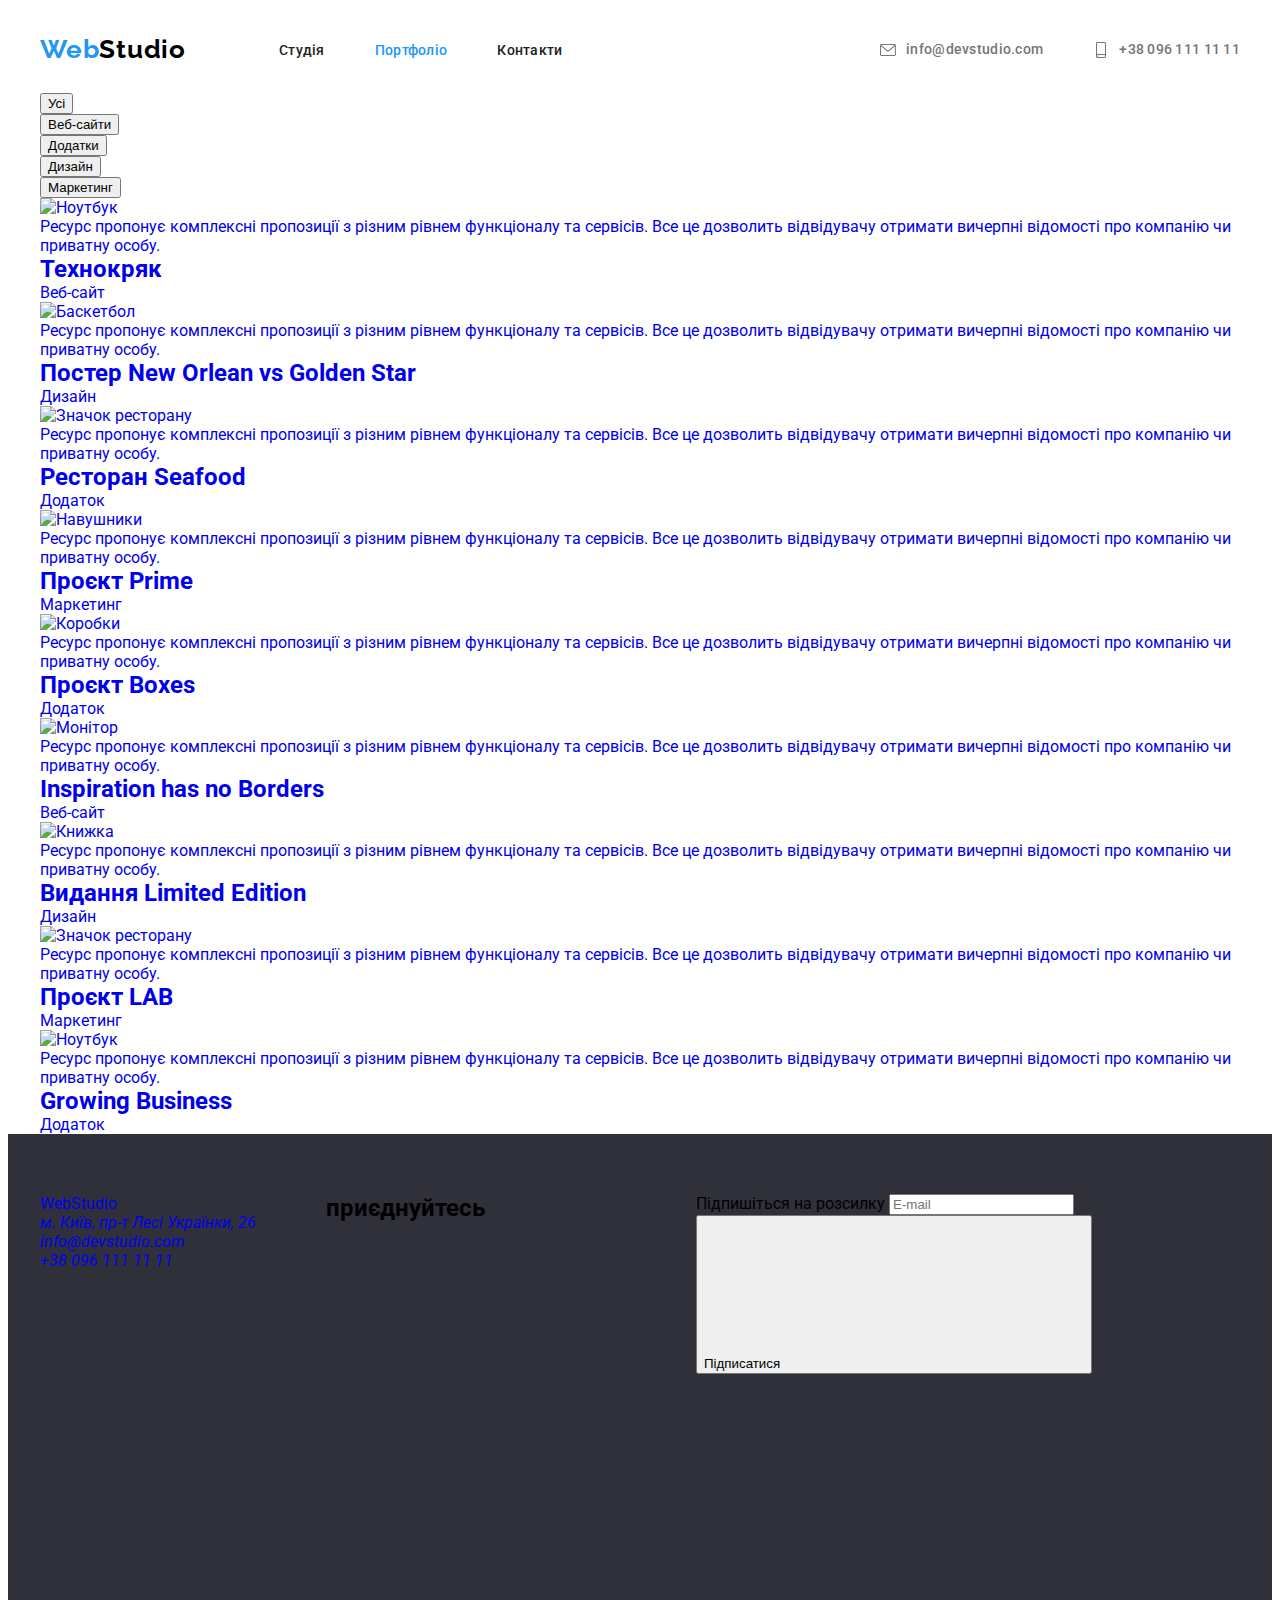
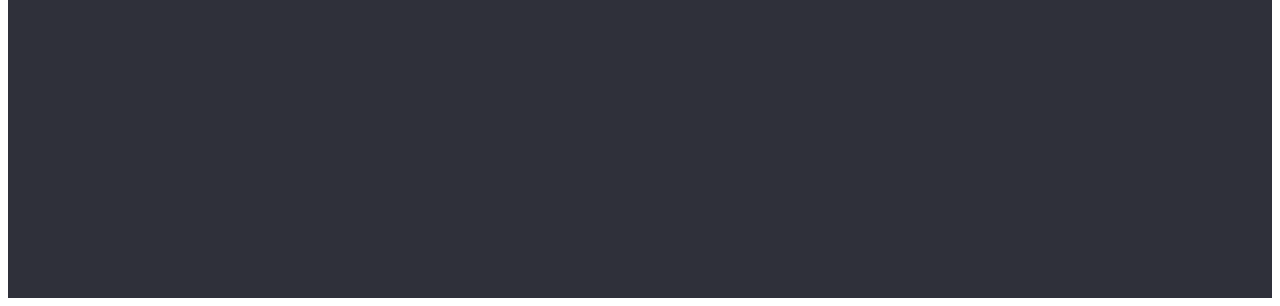
==== commit 7c4c5df6: "pon" ====
--- a/pages/portfolio.html
+++ b/pages/portfolio.html
@@ -11,26 +11,24 @@
     <link rel="stylesheet" href="../style/main.min.css">
   </head>
   <body>
-    <header class="header header__portfolio">
-      <div class="container">
-      <div class="header__navigation">
-      <a href="../index.html" class="header__logo"><span class="header__logo__web">Web</span><span class="header__logo__studio">Studio</span></a>
-      <nav class="header__list">
+    <header class="header">
+      <div class="container header__box">
+      <a href="../index.html" class="header__logo"><span class="header__web">Web</span><span class="header__studio">Studio</span></a>
+      <nav class="header__nav">
           <ul class="header__items">
-              <li class="header__item"><a href="../index.html" class="header__nav">Студія</a></li>
-              <li class="header__item"><a href="./portfolio.html" class="header__nav header__nav__portfolio">Портфоліо</a></li>
-              <li class="header__item"><a href="#" class="header__nav">Контакти</a></li>
+              <li class="header__item"><a href="../index.html" class="header__link ">Студія</a></li>
+              <li class="header__item"><a href="../pages/portfolio.html" class="header__link current">Портфоліо</a></li>
+              <li class="header__item"><a href="#" class="header__link">Контакти</a></li>
           </ul>
       </nav>
-      <ul class="roster">
-          <li class="roster__item"><a href="mailto:info@devstudio.com" class="roster__link"><svg class="roster__img">
-            <use href="../img/symbol-defs.svg#icon-mail"></use>
-        </svg>info@devstudio.com</a></li>  
-          <li class="roster__item"><a href="tel:+380961111111" class="roster__link"><svg class="roster__img">
-            <use href="../img/symbol-defs.svg#icon-smartphone"></use>
-        </svg><span class="roster__span">+38 096 111 11 11</span></a></li>
+      <ul class="header__list">
+          <li class="header__elem"><a href="mailto:info@devstudio.com" class="header__contact"><svg class="header__img">
+              <use href="../img/symbol-defs.svg#icon-envelope"></use>
+          </svg>info@devstudio.com</a></li>  
+          <li class="header__elem"><a href="tel:+380961111111" class="header__contact"><svg class="header__img">
+              <use href="../img/symbol-defs.svg#icon-smartphone"></use>
+          </svg><span class="roster-span">+38 096 111 11 11</span></a></li>
       </ul>
-     </div>
       </div>
   </header>
     <main>
--- a/style/main.min.css
+++ b/style/main.min.css
@@ -1 +1 @@
-h1,h2,h3,h4,h5,h6,p{margin:0}a{text-decoration:none}ul{list-style:none;margin:0;padding:0}img{display:block}:root{--accent-color: #2196F3;--logo-color: #000000;--text-color: #212121;--main-bcg-color: #FFFFFF;--footer-text-color: #757575;--team-background-color: #F5F4FA;--footer-number:rgba(255, 255, 255, 0.60);--footer-bcg-color: #2F303A;--barder-line: #ECECEC;--svg-color: #AFB1B8}body{font-family:"Roboto",sans-serif;box-sizing:border-box}.container{width:1200px;padding:0 15px;margin:0 auto}.header-box{display:flex;align-items:center}.header{padding-top:24px;padding-bottom:25px}.header_{border-bottom:1px solid var(--team-background-color);padding-top:24px;padding-bottom:25px}.web{color:var(--accent-color);font-family:Raleway;font-size:26px;font-weight:700;line-height:1.38;letter-spacing:.78px}.studio{color:var(--logo-color);font-family:Raleway;font-size:26px;font-weight:700;line-height:1.38;letter-spacing:.78px}.logo{margin-right:93px}.header-items{display:flex;gap:50px}.header-item{position:relative}.nav-link{color:var(--text-color);font-size:14px;font-weight:500;line-height:1.14;letter-spacing:.28px;transition:250ms cubic-bezier(0.4, 0, 0.2, 1)}.nav-link::after{content:"";position:absolute;bottom:-33.7px;left:0;width:100%;height:4px;border-radius:2px;background:var(--accent-color);transition:250ms cubic-bezier(0.4, 0, 0.2, 1);opacity:0}.nav-link_::after{content:"";opacity:1}.nav-link_{color:var(--accent-color)}.nav-link:hover,.nav-link:focus,.nav-link:hover::after,.nav-link:focus::after{outline:none;opacity:1;color:var(--accent-color)}.nav-link:hover,.nav-link:focus{color:var(--accent-color);font-size:14px;font-weight:500;line-height:1.14;letter-spacing:.28px;transition:250ms cubic-bezier(0.4, 0, 0.2, 1)}.header-list{display:flex;align-items:center;gap:50px;margin-left:auto}.roster-link{display:flex;gap:10px;color:var(--footer-text-color);font-size:14px;font-weight:500;line-height:1.14;letter-spacing:.28px;transition:.2s cubic-bezier(0.39, 0.575, 0.565, 1)}.roster-img{width:16px;height:12px;margin-top:auto;margin-bottom:auto;fill:var(--footer-text-color)}.roster-item:nth-child(2)>.roster-link>.roster-img{height:16px}.roster-link:hover,.roster-link:focus{color:var(--accent-color);transition:250ms cubic-bezier(0.4, 0, 0.2, 1)}.roster-link:hover .roster-img,.roster-link:focus .roster-img{fill:var(--accent-color);transition:250ms cubic-bezier(0.4, 0, 0.2, 1)}.hero{text-align:center;background-image:linear-gradient(rgba(47, 48, 58, 0.4), rgba(47, 48, 58, 0.4)),url(../img/mechanical_office.jpg);background-repeat:no-repeat;background-position-x:center;background-size:cover;padding-top:200px;padding-bottom:200px}.hero-title{width:696px;color:var(--main-bcg-color);text-align:center;font-size:44px;font-weight:900;line-height:1.36;letter-spacing:2.64px;text-transform:uppercase;margin-bottom:30px;margin-left:auto;margin-right:auto}.decision-btn{color:var(--main-bcg-color);font-size:16px;font-weight:700;line-height:1.88;letter-spacing:.96px;border-radius:4px;background:var(--accent-color);box-shadow:0px 4px 4px 0px rgba(0,0,0,.15);padding-top:10px;padding-bottom:10px;padding-right:32px;padding-left:32px;border:none;transition:250ms cubic-bezier(0.4, 0, 0.2, 1);animation-iteration-count:infinite}.decision-btn:hover,.decision-btn:focus{background-color:var(--footer-bcg-color);color:var(--main-bcg-color)}.about{padding-top:94px;display:flex}.about-items{display:flex;gap:30px}.about-item:nth-child(1):before{content:"";width:270px;height:120px;flex-shrink:0;display:block;border-radius:4px;background-image:url(../img/antenna.png);background-repeat:no-repeat;background-position:center;background-color:var(--team-background-color)}.about-item:nth-child(2):before{content:"";width:270px;height:120px;flex-shrink:0;display:block;border-radius:4px;background-image:url(../img/clock.png);background-repeat:no-repeat;background-position:center;background-color:var(--team-background-color)}.about-item:nth-child(3):before{content:"";width:270px;height:120px;flex-shrink:0;display:block;border-radius:4px;background-image:url(../img/diagram.png);background-repeat:no-repeat;background-position:center;background-color:var(--team-background-color)}.about-item:nth-child(4):before{content:"";width:270px;height:120px;flex-shrink:0;display:block;border-radius:4px;background-image:url(../img/astronaut.png);background-repeat:no-repeat;background-position:center;background-color:var(--team-background-color)}.about-title{color:var(--logo-color);font-size:14px;font-weight:700;line-height:1.14;letter-spacing:.42px;text-transform:uppercase;margin-bottom:10px;margin-top:30px}.about-subtitle{color:var(--footer-bcg-color);font-size:14px;font-weight:400;line-height:1.71;letter-spacing:.42px}.work{padding-top:94px;padding-bottom:94px}.work-title{color:var(--logo-color);text-align:center;font-size:36px;font-weight:700;line-height:1.17;letter-spacing:1.08px;margin-bottom:50px}.work-items{display:flex;gap:30px}.work-item{position:relative}.work-img{width:370px;height:294px;flex-shrink:0}.work-text{display:flex;justify-content:center;align-items:center;position:absolute;bottom:0;width:370px;height:70px;background-color:rgba(47,48,58,.8);color:var(--team-background-color);text-align:center;font-family:Roboto;font-size:14px;font-weight:700;line-height:1.14;letter-spacing:.42px;text-transform:uppercase}.team{padding-top:94px;padding-bottom:94px}.team-title{color:var(--logo-color);text-align:center;font-size:36px;font-weight:700;line-height:1.17;letter-spacing:1.08px;margin-bottom:50px}.team-items{display:flex;gap:30px}.team-img{width:370px;height:294px;flex-shrink:0}.team-text{display:flex;justify-content:center;align-items:center;bottom:0;color:var(--accent-color);text-align:center;font-family:"Roboto";font-size:14px;font-weight:700;line-height:1.18;letter-spacing:.42px;text-transform:uppercase}.team{padding-top:94px;padding-bottom:94px;background-color:var(--team-background-color)}.team-title{color:var(--logo-color);text-align:center;font-size:36px;font-weight:700;line-height:1.17;letter-spacing:1.08px;margin-bottom:50px}.team-item{border-radius:0px 0px 4px 4px;box-shadow:0px 1px 3px 0px rgba(0,0,0,.12),0px 1px 1px 0px rgba(0,0,0,.14),0px 2px 1px 0px rgba(0,0,0,.2);background-color:var(--main-bcg-color)}.box-team-item{padding-top:30px;padding-bottom:16px;border-radius:0px 0px 4px 4px}.team-items{display:flex;flex-direction:row;gap:30px}.team-img{width:270px;height:260px;flex-shrink:0}.team-heading{color:var(--logo-color);text-align:center;font-size:16px;font-weight:500;line-height:1.19;letter-spacing:.48px;padding-bottom:10px}.team-text{color:#757575;text-align:center;font-size:16px;font-weight:400;line-height:1.19;letter-spacing:.48px;padding-bottom:16px}.team-list{display:flex;justify-content:center;align-items:center;gap:10px}.team-element-link{display:flex;align-items:center;padding:12px 12px 12px 12px;background-color:var(--main-bcg-colorr);border-radius:50%;transition:1s cubic-bezier(0.39, 0.575, 0.565, 1)}.team-element-link:hover,.team-element-link:focus{background-color:var(--accent-color);transition:250ms cubic-bezier(0.4, 0, 0.2, 1)}.team-element-link:hover .team-element-img,.team-element-link:focus .team-element-img{fill:var(--main-bcg-color);transition:250ms cubic-bezier(0.4, 0, 0.2, 1)}.team-element-img{width:20px;height:20px;fill:var(--svg-color);transition:.5s cubic-bezier(0.39, 0.575, 0.565, 1)}.team{padding-top:94px;padding-bottom:94px}.team-title{color:var(--logo-color);text-align:center;font-size:36px;font-weight:700;line-height:1.17;letter-spacing:1.08px;margin-bottom:50px}.team-items{display:flex;gap:30px}.team-img{width:370px;height:294px;flex-shrink:0}.team-text{display:flex;justify-content:center;align-items:center;bottom:0;color:var(--accent-color);text-align:center;font-family:"Roboto";font-size:14px;font-weight:700;line-height:1.18;letter-spacing:.42px;text-transform:uppercase}.team{padding-top:94px;padding-bottom:94px;background-color:var(--team-background-color)}.team-title{color:var(--logo-color);text-align:center;font-size:36px;font-weight:700;line-height:1.17;letter-spacing:1.08px;margin-bottom:50px}.team-item{border-radius:0px 0px 4px 4px;box-shadow:0px 1px 3px 0px rgba(0,0,0,.12),0px 1px 1px 0px rgba(0,0,0,.14),0px 2px 1px 0px rgba(0,0,0,.2);background-color:var(--main-bcg-color)}.box-team-item{padding-top:30px;padding-bottom:16px;border-radius:0px 0px 4px 4px}.team-items{display:flex;flex-direction:row;gap:30px}.team-img{width:270px;height:260px;flex-shrink:0}.team-heading{color:var(--logo-color);text-align:center;font-size:16px;font-weight:500;line-height:1.19;letter-spacing:.48px;padding-bottom:10px}.team-text{color:#757575;text-align:center;font-size:16px;font-weight:400;line-height:1.19;letter-spacing:.48px;padding-bottom:16px}.team-list{display:flex;justify-content:center;align-items:center;gap:10px}.team-element-link{display:flex;align-items:center;padding:12px 12px 12px 12px;background-color:var(--main-bcg-colorr);border-radius:50%;transition:1s cubic-bezier(0.39, 0.575, 0.565, 1)}.team-element-link:hover,.team-element-link:focus{background-color:var(--accent-color);transition:250ms cubic-bezier(0.4, 0, 0.2, 1)}.team-element-link:hover .team-element-img,.team-element-link:focus .team-element-img{fill:var(--main-bcg-color);transition:250ms cubic-bezier(0.4, 0, 0.2, 1)}.team-element-img{width:20px;height:20px;fill:var(--svg-color);transition:.5s cubic-bezier(0.39, 0.575, 0.565, 1)}.clients{padding-top:94px;padding-bottom:94px}.clients-title{color:var(--logo-color);text-align:center;font-size:36px;font-weight:700;line-height:1.17;letter-spacing:1.08px;margin-bottom:50px}.clients-items{display:flex;justify-content:space-between}.clients-link{display:flex;align-items:center;justify-content:center;border-radius:4px;border:1px solid var(--svg-color);width:170px;height:92px;fill:var(--svg-color);transition:.5s cubic-bezier(0.39, 0.575, 0.565, 1)}.clients-link:hover,.clients-link:focus{fill:var(--accent-color);border:1px solid var(--accent-color);transition:250ms cubic-bezier(0.4, 0, 0.2, 1)}.clients-img{width:106px;height:60px}.footer{background-color:var(--footer-bcg-color);padding-top:60px;padding-bottom:60px}.footer-container{align-items:baseline}.footer>.container{display:flex;gap:70px}.footer-address{color:var(--main-bcg-color);font-size:14px;font-weight:400;line-height:1.69;letter-spacing:.42px;margin-right:70px}.footer-items{margin-top:20px}.footer-item{margin-bottom:9px;font-style:normal}.footer-item:last-child{margin-bottom:0px}.footer-link{color:var(--footer-text-color);font-size:14px;font-weight:400;line-height:1.71;letter-spacing:.42px}.logo-footer1{color:var(--accent-color);font-family:Raleway;font-size:26px;font-weight:700;line-height:1.38;letter-spacing:.78px}.logo-footer2{color:var(--main-bcg-color);font-family:Raleway;font-size:26px;font-weight:700;line-height:1.38;letter-spacing:.78px}.footer-title{color:var(--main-bcg-color);font-size:14px;font-weight:700;line-height:1.14;letter-spacing:.42px;text-transform:uppercase;margin-bottom:20px}.footer-list{display:flex;gap:10px}.footer-element-link{display:flex;align-items:center;padding:12px 12px 12px 12px;background-color:var(--footer-text-color);border-radius:50%;transition:1s cubic-bezier(0.39, 0.575, 0.565, 1)}.footer-element-link:hover,.footer-element-link:focus{background-color:var(--accent-color);transition:250ms cubic-bezier(0.4, 0, 0.2, 1)}.footer-element-img{width:20px;height:20px;fill:var(--main-bcg-color)}.mailing-form{display:flex}.mailing-signature{color:var(--main-bcg-color);font-size:14px;font-weight:700;line-height:1.14;letter-spacing:.42px;text-transform:uppercase;margin-bottom:20px;display:block}.mailing-input{width:358px;height:50px;border-radius:4px;border:1px solid rgba(255,255,255,.3);background:rgba(33,150,243,0);box-shadow:0px 4px 4px 0px rgba(0,0,0,.15);padding-left:16px;margin-right:12px}.mailing-input:focus{outline:none;transition:250ms cubic-bezier(0.4, 0, 0.2, 1)}.mailing-btn{display:flex;justify-content:center;align-items:center;width:200px;height:50px;color:var(--main-bcg-color);font-size:16px;font-weight:700;line-height:1.88;letter-spacing:.96px;border-radius:4px;background:var(--accent-color);box-shadow:0px 4px 4px 0px rgba(0,0,0,.15);border:none;margin-top:36px;transition:250ms cubic-bezier(0.4, 0, 0.2, 1)}.mailing-btn:hover,.mailing-btn:focus{outline:none;background-color:var(--clients-border);color:var(--main-bcg-color);cursor:pointer;transition:250ms cubic-bezier(0.4, 0, 0.2, 1)}.mailing-btn:hover .mailing-img,.mailing-btn:focus .mailing-img{transition:250ms cubic-bezier(0.4, 0, 0.2, 1);fill:var(--main-bcg-color)}.mailing-img{margin-left:10px;width:24px;height:24px;fill:var(--main-bcg-color);transition:250ms cubic-bezier(0.4, 0, 0.2, 1)}.backdrop{position:fixed;top:0;left:0;right:0;bottom:0;display:flex;justify-content:center;align-items:center;opacity:1}.is-hidden{opacity:0;pointer-events:none}.modal{background-color:var(--main-bcg-color);padding:40px;position:relative}.modal-title{color:var(--logo-color);text-align:center;font-size:20px;font-weight:700;line-height:normal;letter-spacing:.6px;margin-bottom:12px}.modal-signature{color:var(--footer-text-color);font-size:12px;font-weight:400;line-height:normal;letter-spacing:.12px}.modal-input{width:448px;height:40px;display:block;margin-top:4px;border-radius:4px;border:1px solid rgba(33,33,33,.2);padding-left:50px;padding-right:30px}.modal-com{width:448px;height:120px;border-radius:4px;border:1px solid rgba(33,33,33,.2);resize:none;padding:12px 16px;color:rgba(117,117,117,.5);font-size:12px;font-weight:400;line-height:normal;letter-spacing:.12px;margin-bottom:20px;display:block}.modal-chek{display:flex;align-items:center;justify-content:center}.modal-wraper{position:relative}.chek-input{width:16px;height:15px}.modal-icon{width:15px;height:15px;fill:#444;position:absolute;top:11px;left:30px}.modal-input:hover,.modal-input:focus{border:none;outline:1px solid var(--accent-color);transition:250ms cubic-bezier(0.4, 0, 0.2, 1)}.modal-input:hover+.modal-icon,.modal-input:focus+.modal-icon{fill:var(--accent-color);transition:250ms cubic-bezier(0.4, 0, 0.2, 1)}.chek-span{color:#757575;font-size:14px;font-weight:400;line-height:24px;letter-spacing:.42px;margin-left:8px;margin-right:4px}.check-link{color:var(--accent-color);font-size:14px;font-weight:400;line-height:24px;letter-spacing:.42px;text-decoration-line:underline}.modal-btn{width:200px;height:50px;border-radius:4px;background:var(--accent-color);box-shadow:0px 4px 4px 0px rgba(0,0,0,.15);color:#fff;text-align:center;font-size:16px;font-weight:700;line-height:30px;letter-spacing:.96px;border:none;margin-top:30px;margin-left:auto;margin-right:auto;display:block}.modal-btn:active{background-color:var(--footer-bcg-color)}.btn-close{width:40px;height:40px;border-radius:50%;display:flex;align-items:center;justify-content:center;background-color:rgba(0,0,0,0);position:absolute;right:10px;top:10px;border:none;outline:1px solid gray}.btn-close:hover,.btn-close:focus{transition:250ms cubic-bezier(0.4, 0, 0.2, 1)}.btn-close:hover .icon-close,.btn-close:focus .icon-close{fill:var(--accent-color);transition:250ms cubic-bezier(0.4, 0, 0.2, 1)}.icon-close{width:20px;height:20px;fill:var(--logo-color)}.hiro{padding-top:94px;padding-bottom:50px;border-top:1px solid var(--barder-line)}.hero-btns{display:flex;justify-content:center;gap:8px;margin-bottom:50px}.hero-btns_:hover,.hero-btns_:focus{color:var(--main-bcg-color);text-align:center;font-size:16px;font-weight:500;line-height:1.62;letter-spacing:.48px;border-radius:4px;background:var(--accent-color);box-shadow:0px 3px 1px 0px rgba(0,0,0,.1),0px 1px 2px 0px rgba(0,0,0,.08),0px 2px 2px 0px rgba(0,0,0,.12);transition:250ms cubic-bezier(0.4, 0, 0.2, 1)}.hero-btns_{color:var(--text-color);text-align:center;font-size:16px;font-weight:500;line-height:1.62;letter-spacing:.48px;border-radius:4px;background:var(--team-background-color);padding-top:6px;padding-bottom:6px;padding-right:25px;padding-left:25px;border:none;transition:.5s cubic-bezier(0.39, 0.575, 0.565, 1)}.goods-items{display:flex;flex-wrap:wrap;gap:30px}.goods-item{flex-basis:calc((100% - 60px)/3);transition:250ms cubic-bezier(0.4, 0, 0.2, 1)}.goods-item:hover .goods-opacity,.goods-item:focus .goods-opacity{opacity:1;transform:translateY(-294px)}.goods-item:hover,.goods-item:focus-within{box-shadow:0px 1px 1px 0px rgba(0,0,0,.12),0px 4px 4px rgba(0,0,0,.06),1px 4px 6px rgba(0,0,0,.16)}.goods-item:focus-within .goods-opacity{opacity:1}.goods-link:focus{outline:none}.goods-wrraper{position:relative;overflow:hidden}.goods-img{width:100%}.goods-opacity{background:rgba(33,150,243,.9);position:absolute;padding:63px 24px;top:294px;left:0px;transform:translateY(100%);transition:250ms cubic-bezier(0.4, 0, 0.2, 1)}.goods-opacity-text{color:var(--main-bcg-color);font-size:18px;font-weight:400;line-height:1.56;letter-spacing:.54px}.goods-box{border:1px solid var(--barder-line);border-top:none;width:370px;padding-right:24px;padding-left:24px;padding-top:20px;padding-bottom:20px}.goods-caption{color:var(--logo-color);font-size:16px;font-weight:700;line-height:1.88;letter-spacing:.48px;margin-bottom:4px}.goods-text{color:var(--footer-text-color);font-size:16px;font-weight:400;line-height:1.88;letter-spacing:.48px}/*# sourceMappingURL=main.min.css.map */+h1,h2,h3,h4,h5,h6,p{margin:0}a{text-decoration:none}ul{list-style:none;margin:0;padding:0}img{display:block}body{font-family:"Roboto",sans-serif;box-sizing:border-box}.container{width:1200px;padding:0 15px;margin:0 auto}.header{padding-top:24px;padding-bottom:25px}.header__box{display:flex;align-items:center}.header__logo{margin-right:93px}.header__web{color:#2196f3;font-family:Raleway;font-size:26px;font-weight:700;line-height:1.38;letter-spacing:.78px}.header__studio{color:#000;font-family:Raleway;font-size:26px;font-weight:700;line-height:1.38;letter-spacing:.78px}.header__items{display:flex;gap:50px}.header__item{position:relative}.header__link{color:#212121;font-size:14px;font-weight:500;line-height:1.14;letter-spacing:.28px;transition:250ms cubic-bezier(0.4, 0, 0.2, 1)}.header__link::after{content:"";position:absolute;bottom:-33.7px;left:0;width:100%;height:4px;border-radius:2px;background:#2196f3;transition:250ms cubic-bezier(0.4, 0, 0.2, 1);opacity:0}.header__link:hover,.header__link:focus,.header__link:hover::after,.header__link:focus::after{outline:none;opacity:1;color:#2196f3}.header__list{display:flex;align-items:center;gap:50px;margin-left:auto}.header__contact{display:flex;gap:10px;color:#757575;font-size:14px;font-weight:500;line-height:1.14;letter-spacing:.28px;transition:.2s cubic-bezier(0.39, 0.575, 0.565, 1)}.header__contact:hover,.header__contact:focus{color:#2196f3;transition:250ms cubic-bezier(0.4, 0, 0.2, 1)}.header__contact:hover .header__img,.header__contact:focus .header__img{fill:#2196f3;transition:250ms cubic-bezier(0.4, 0, 0.2, 1)}.header__img{width:16px;height:12px;margin-top:auto;margin-bottom:auto;fill:#757575}.header__elem:nth-child(2) .header__img{height:16px}.current{color:#2196f3}.decision{text-align:center;background-image:linear-gradient(rgba(47, 48, 58, 0.4), rgba(47, 48, 58, 0.4)),url(../img/mechanical_office.jpg);background-repeat:no-repeat;background-position-x:center;background-size:cover;padding-top:200px;padding-bottom:200px}.decision__title{width:696px;color:#fff;text-align:center;font-size:44px;font-weight:900;line-height:1.36;letter-spacing:2.64px;text-transform:uppercase;margin-bottom:30px;margin-left:auto;margin-right:auto}.decision__btn{color:#fff;font-size:16px;font-weight:700;line-height:1.88;letter-spacing:.96px;border-radius:4px;background:#2196f3;box-shadow:0px 4px 4px 0px rgba(0,0,0,.15);padding-top:10px;padding-bottom:10px;padding-right:32px;padding-left:32px;border:none;transition:250ms cubic-bezier(0.4, 0, 0.2, 1);animation-iteration-count:infinite}.decision__btn:hover,.decision__btn:focus{background-color:#2f303a;color:#fff}.about{padding-top:94px;display:flex}.about__items{display:flex;gap:30px}.about__item:nth-child(1):before{content:"";width:270px;height:120px;flex-shrink:0;display:block;border-radius:4px;background-image:url(../img/antenna.png);background-repeat:no-repeat;background-position:center;background-color:#f5f4fa}.about__item:nth-child(2):before{content:"";width:270px;height:120px;flex-shrink:0;display:block;border-radius:4px;background-image:url(../img/clock.png);background-repeat:no-repeat;background-position:center;background-color:#f5f4fa}.about__item:nth-child(3):before{content:"";width:270px;height:120px;flex-shrink:0;display:block;border-radius:4px;background-image:url(../img/diagram.png);background-repeat:no-repeat;background-position:center;background-color:#f5f4fa}.about__item:nth-child(4):before{content:"";width:270px;height:120px;flex-shrink:0;display:block;border-radius:4px;background-image:url(../img/astronaut.png);background-repeat:no-repeat;background-position:center;background-color:#f5f4fa}.about__title{color:#000;font-size:14px;font-weight:700;line-height:1.14;letter-spacing:.42px;text-transform:uppercase;margin-bottom:10px;margin-top:30px}.about__subtitle{color:#2f303a;font-size:14px;font-weight:400;line-height:1.71;letter-spacing:.42px}.work{padding-top:94px;padding-bottom:94px}.work__title{color:#000;text-align:center;font-size:36px;font-weight:700;line-height:1.17;letter-spacing:1.08px;margin-bottom:50px}.work__items{display:flex;gap:30px}.work__item{position:relative}.work__img{width:370px;height:294px;flex-shrink:0}.work__text{display:flex;justify-content:center;align-items:center;position:absolute;bottom:0;width:370px;height:70px;background-color:rgba(47,48,58,.8);color:#f5f4fa;text-align:center;font-family:Roboto;font-size:14px;font-weight:700;line-height:1.14;letter-spacing:.42px;text-transform:uppercase}.team{padding-top:94px;padding-bottom:94px}.team-title{color:#000;text-align:center;font-size:36px;font-weight:700;line-height:1.17;letter-spacing:1.08px;margin-bottom:50px}.team-items{display:flex;gap:30px}.team-img{width:370px;height:294px;flex-shrink:0}.team-text{display:flex;justify-content:center;align-items:center;bottom:0;color:#2196f3;text-align:center;font-family:"Roboto";font-size:14px;font-weight:700;line-height:1.18;letter-spacing:.42px;text-transform:uppercase}.team{padding-top:94px;padding-bottom:94px;background-color:#f5f4fa}.team-title{color:#000;text-align:center;font-size:36px;font-weight:700;line-height:1.17;letter-spacing:1.08px;margin-bottom:50px}.team-item{border-radius:0px 0px 4px 4px;box-shadow:0px 1px 3px 0px rgba(0,0,0,.12),0px 1px 1px 0px rgba(0,0,0,.14),0px 2px 1px 0px rgba(0,0,0,.2);background-color:#fff}.box-team-item{padding-top:30px;padding-bottom:16px;border-radius:0px 0px 4px 4px}.team-items{display:flex;flex-direction:row;gap:30px}.team-img{width:270px;height:260px;flex-shrink:0}.team-heading{color:#000;text-align:center;font-size:16px;font-weight:500;line-height:1.19;letter-spacing:.48px;padding-bottom:10px}.team-text{color:#757575;text-align:center;font-size:16px;font-weight:400;line-height:1.19;letter-spacing:.48px;padding-bottom:16px}.team-list{display:flex;justify-content:center;align-items:center;gap:10px}.team-element-link{display:flex;align-items:center;padding:12px 12px 12px 12px;background-color:#fff;border-radius:50%;transition:1s cubic-bezier(0.39, 0.575, 0.565, 1)}.team-element-link:hover,.team-element-link:focus{background-color:#2196f3;transition:250ms cubic-bezier(0.4, 0, 0.2, 1)}.team-element-link:hover .team-element-img,.team-element-link:focus .team-element-img{fill:#fff;transition:250ms cubic-bezier(0.4, 0, 0.2, 1)}.team-element-img{width:20px;height:20px;fill:#afb1b8;transition:.5s cubic-bezier(0.39, 0.575, 0.565, 1)}.team{padding-top:94px;padding-bottom:94px}.team-title{color:#000;text-align:center;font-size:36px;font-weight:700;line-height:1.17;letter-spacing:1.08px;margin-bottom:50px}.team-items{display:flex;gap:30px}.team-img{width:370px;height:294px;flex-shrink:0}.team-text{display:flex;justify-content:center;align-items:center;bottom:0;color:#2196f3;text-align:center;font-family:"Roboto";font-size:14px;font-weight:700;line-height:1.18;letter-spacing:.42px;text-transform:uppercase}.team{padding-top:94px;padding-bottom:94px;background-color:#f5f4fa}.team-title{color:#000;text-align:center;font-size:36px;font-weight:700;line-height:1.17;letter-spacing:1.08px;margin-bottom:50px}.team-item{border-radius:0px 0px 4px 4px;box-shadow:0px 1px 3px 0px rgba(0,0,0,.12),0px 1px 1px 0px rgba(0,0,0,.14),0px 2px 1px 0px rgba(0,0,0,.2);background-color:#fff}.box-team-item{padding-top:30px;padding-bottom:16px;border-radius:0px 0px 4px 4px}.team-items{display:flex;flex-direction:row;gap:30px}.team-img{width:270px;height:260px;flex-shrink:0}.team-heading{color:#000;text-align:center;font-size:16px;font-weight:500;line-height:1.19;letter-spacing:.48px;padding-bottom:10px}.team-text{color:#757575;text-align:center;font-size:16px;font-weight:400;line-height:1.19;letter-spacing:.48px;padding-bottom:16px}.team-list{display:flex;justify-content:center;align-items:center;gap:10px}.team-element-link{display:flex;align-items:center;padding:12px 12px 12px 12px;background-color:#fff;border-radius:50%;transition:1s cubic-bezier(0.39, 0.575, 0.565, 1)}.team-element-link:hover,.team-element-link:focus{background-color:#2196f3;transition:250ms cubic-bezier(0.4, 0, 0.2, 1)}.team-element-link:hover .team-element-img,.team-element-link:focus .team-element-img{fill:#fff;transition:250ms cubic-bezier(0.4, 0, 0.2, 1)}.team-element-img{width:20px;height:20px;fill:#afb1b8;transition:.5s cubic-bezier(0.39, 0.575, 0.565, 1)}.clients{padding-top:94px;padding-bottom:94px}.clients-title{color:#000;text-align:center;font-size:36px;font-weight:700;line-height:1.17;letter-spacing:1.08px;margin-bottom:50px}.clients-items{display:flex;justify-content:space-between}.clients-link{display:flex;align-items:center;justify-content:center;border-radius:4px;border:1px solid #afb1b8;width:170px;height:92px;fill:#afb1b8;transition:.5s cubic-bezier(0.39, 0.575, 0.565, 1)}.clients-link:hover,.clients-link:focus{fill:#2196f3;border:1px solid #2196f3;transition:250ms cubic-bezier(0.4, 0, 0.2, 1)}.clients-img{width:106px;height:60px}.footer{background-color:#2f303a;padding-top:60px;padding-bottom:60px}.footer-container{align-items:baseline}.footer>.container{display:flex;gap:70px}.footer-address{color:#fff;font-size:14px;font-weight:400;line-height:1.69;letter-spacing:.42px;margin-right:70px}.footer-items{margin-top:20px}.footer-item{margin-bottom:9px;font-style:normal}.footer-item:last-child{margin-bottom:0px}.footer-link{color:#757575;font-size:14px;font-weight:400;line-height:1.71;letter-spacing:.42px}.logo-footer1{color:#2196f3;font-family:Raleway;font-size:26px;font-weight:700;line-height:1.38;letter-spacing:.78px}.logo-footer2{color:#fff;font-family:Raleway;font-size:26px;font-weight:700;line-height:1.38;letter-spacing:.78px}.footer-title{color:#fff;font-size:14px;font-weight:700;line-height:1.14;letter-spacing:.42px;text-transform:uppercase;margin-bottom:20px}.footer-list{display:flex;gap:10px}.footer-element-link{display:flex;align-items:center;padding:12px 12px 12px 12px;background-color:#757575;border-radius:50%;transition:1s cubic-bezier(0.39, 0.575, 0.565, 1)}.footer-element-link:hover,.footer-element-link:focus{background-color:#2196f3;transition:250ms cubic-bezier(0.4, 0, 0.2, 1)}.footer-element-img{width:20px;height:20px;fill:#fff}.mailing-form{display:flex}.mailing-signature{color:#fff;font-size:14px;font-weight:700;line-height:1.14;letter-spacing:.42px;text-transform:uppercase;margin-bottom:20px;display:block}.mailing-input{width:358px;height:50px;border-radius:4px;border:1px solid rgba(255,255,255,.3);background:rgba(33,150,243,0);box-shadow:0px 4px 4px 0px rgba(0,0,0,.15);padding-left:16px;margin-right:12px}.mailing-input:focus{outline:none;transition:250ms cubic-bezier(0.4, 0, 0.2, 1)}.mailing-btn{display:flex;justify-content:center;align-items:center;width:200px;height:50px;color:#fff;font-size:16px;font-weight:700;line-height:1.88;letter-spacing:.96px;border-radius:4px;background:#2196f3;box-shadow:0px 4px 4px 0px rgba(0,0,0,.15);border:none;margin-top:36px;transition:250ms cubic-bezier(0.4, 0, 0.2, 1)}.mailing-btn:hover,.mailing-btn:focus{outline:none;color:#fff;cursor:pointer;transition:250ms cubic-bezier(0.4, 0, 0.2, 1)}.mailing-btn:hover .mailing-img,.mailing-btn:focus .mailing-img{transition:250ms cubic-bezier(0.4, 0, 0.2, 1);fill:#fff}.mailing-img{margin-left:10px;width:24px;height:24px;fill:#fff;transition:250ms cubic-bezier(0.4, 0, 0.2, 1)}.backdrop{position:fixed;top:0;left:0;right:0;bottom:0;display:flex;justify-content:center;align-items:center;opacity:1}.is-hidden{opacity:0;pointer-events:none}.modal{background-color:#fff;padding:40px;position:relative}.modal-title{color:#000;text-align:center;font-size:20px;font-weight:700;line-height:normal;letter-spacing:.6px;margin-bottom:12px}.modal-signature{color:#757575;font-size:12px;font-weight:400;line-height:normal;letter-spacing:.12px}.modal-input{width:448px;height:40px;display:block;margin-top:4px;border-radius:4px;border:1px solid rgba(33,33,33,.2);padding-left:50px;padding-right:30px}.modal-com{width:448px;height:120px;border-radius:4px;border:1px solid rgba(33,33,33,.2);resize:none;padding:12px 16px;color:rgba(117,117,117,.5);font-size:12px;font-weight:400;line-height:normal;letter-spacing:.12px;margin-bottom:20px;display:block}.modal-chek{display:flex;align-items:center;justify-content:center}.modal-wraper{position:relative}.chek-input{width:16px;height:15px}.modal-icon{width:15px;height:15px;fill:#444;position:absolute;top:11px;left:30px}.modal-input:hover,.modal-input:focus{border:none;outline:1px solid #2196f3;transition:250ms cubic-bezier(0.4, 0, 0.2, 1)}.modal-input:hover+.modal-icon,.modal-input:focus+.modal-icon{fill:#2196f3;transition:250ms cubic-bezier(0.4, 0, 0.2, 1)}.chek-span{color:#757575;font-size:14px;font-weight:400;line-height:24px;letter-spacing:.42px;margin-left:8px;margin-right:4px}.check-link{color:#2196f3;font-size:14px;font-weight:400;line-height:24px;letter-spacing:.42px;text-decoration-line:underline}.modal-btn{width:200px;height:50px;border-radius:4px;background:#2196f3;box-shadow:0px 4px 4px 0px rgba(0,0,0,.15);color:#fff;text-align:center;font-size:16px;font-weight:700;line-height:30px;letter-spacing:.96px;border:none;margin-top:30px;margin-left:auto;margin-right:auto;display:block}.modal-btn:active{background-color:#2f303a}.btn-close{width:40px;height:40px;border-radius:50%;display:flex;align-items:center;justify-content:center;background-color:rgba(0,0,0,0);position:absolute;right:10px;top:10px;border:none;outline:1px solid gray}.btn-close:hover,.btn-close:focus{transition:250ms cubic-bezier(0.4, 0, 0.2, 1)}.btn-close:hover .icon-close,.btn-close:focus .icon-close{fill:#2196f3;transition:250ms cubic-bezier(0.4, 0, 0.2, 1)}.icon-close{width:20px;height:20px;fill:#000}.hiro{padding-top:94px;padding-bottom:50px;border-top:1px solid #ececec}.hero-btns{display:flex;justify-content:center;gap:8px;margin-bottom:50px}.hero-btns_:hover,.hero-btns_:focus{color:#fff;text-align:center;font-size:16px;font-weight:500;line-height:1.62;letter-spacing:.48px;border-radius:4px;background:#2196f3;box-shadow:0px 3px 1px 0px rgba(0,0,0,.1),0px 1px 2px 0px rgba(0,0,0,.08),0px 2px 2px 0px rgba(0,0,0,.12);transition:250ms cubic-bezier(0.4, 0, 0.2, 1)}.hero-btns_{color:#212121;text-align:center;font-size:16px;font-weight:500;line-height:1.62;letter-spacing:.48px;border-radius:4px;background:#f5f4fa;padding-top:6px;padding-bottom:6px;padding-right:25px;padding-left:25px;border:none;transition:.5s cubic-bezier(0.39, 0.575, 0.565, 1)}.goods-items{display:flex;flex-wrap:wrap;gap:30px}.goods-item{flex-basis:calc((100% - 60px)/3);transition:250ms cubic-bezier(0.4, 0, 0.2, 1)}.goods-item:hover .goods-opacity,.goods-item:focus .goods-opacity{opacity:1;transform:translateY(-294px)}.goods-item:hover,.goods-item:focus-within{box-shadow:0px 1px 1px 0px rgba(0,0,0,.12),0px 4px 4px rgba(0,0,0,.06),1px 4px 6px rgba(0,0,0,.16)}.goods-item:focus-within .goods-opacity{opacity:1}.goods-link:focus{outline:none}.goods-wrraper{position:relative;overflow:hidden}.goods-img{width:100%}.goods-opacity{background:rgba(33,150,243,.9);position:absolute;padding:63px 24px;top:294px;left:0px;transform:translateY(100%);transition:250ms cubic-bezier(0.4, 0, 0.2, 1)}.goods-opacity-text{color:#fff;font-size:18px;font-weight:400;line-height:1.56;letter-spacing:.54px}.goods-box{border:1px solid #ececec;border-top:none;width:370px;padding-right:24px;padding-left:24px;padding-top:20px;padding-bottom:20px}.goods-caption{color:#000;font-size:16px;font-weight:700;line-height:1.88;letter-spacing:.48px;margin-bottom:4px}.goods-text{color:#757575;font-size:16px;font-weight:400;line-height:1.88;letter-spacing:.48px}/*# sourceMappingURL=main.min.css.map */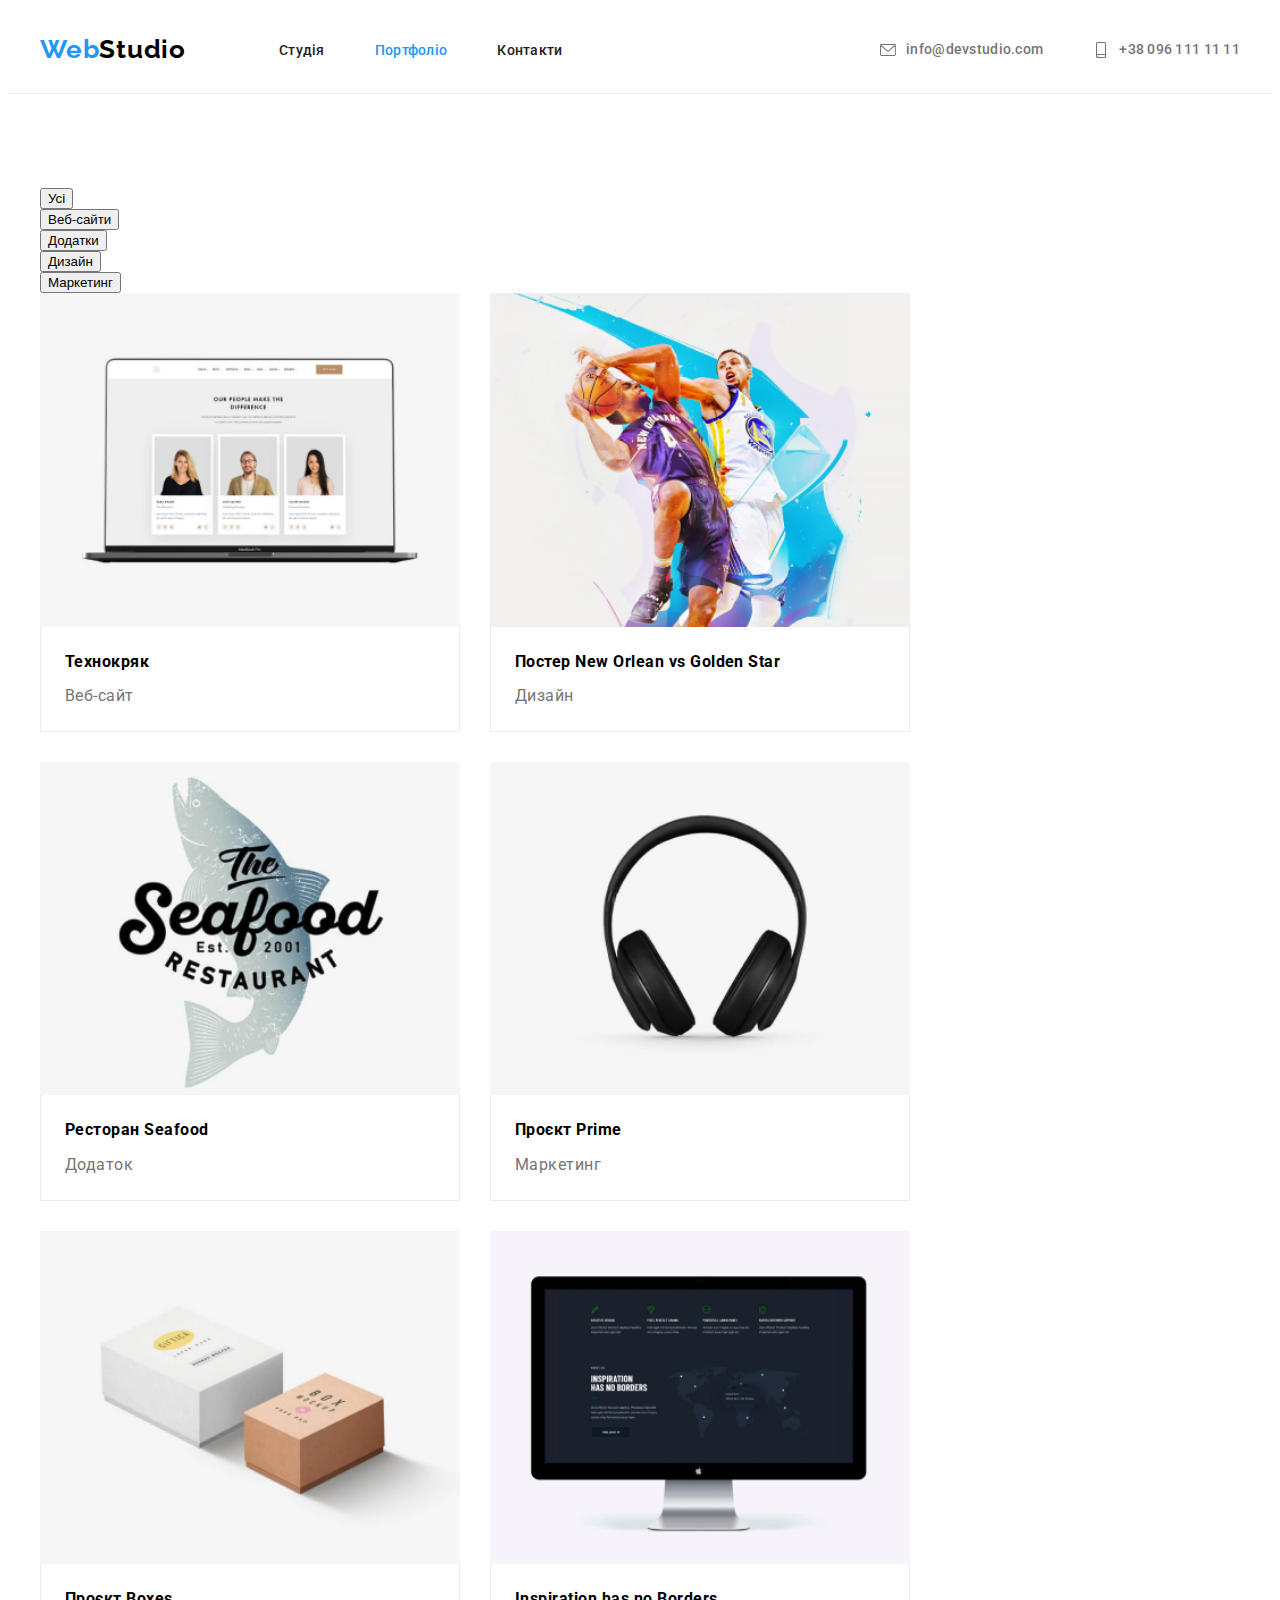
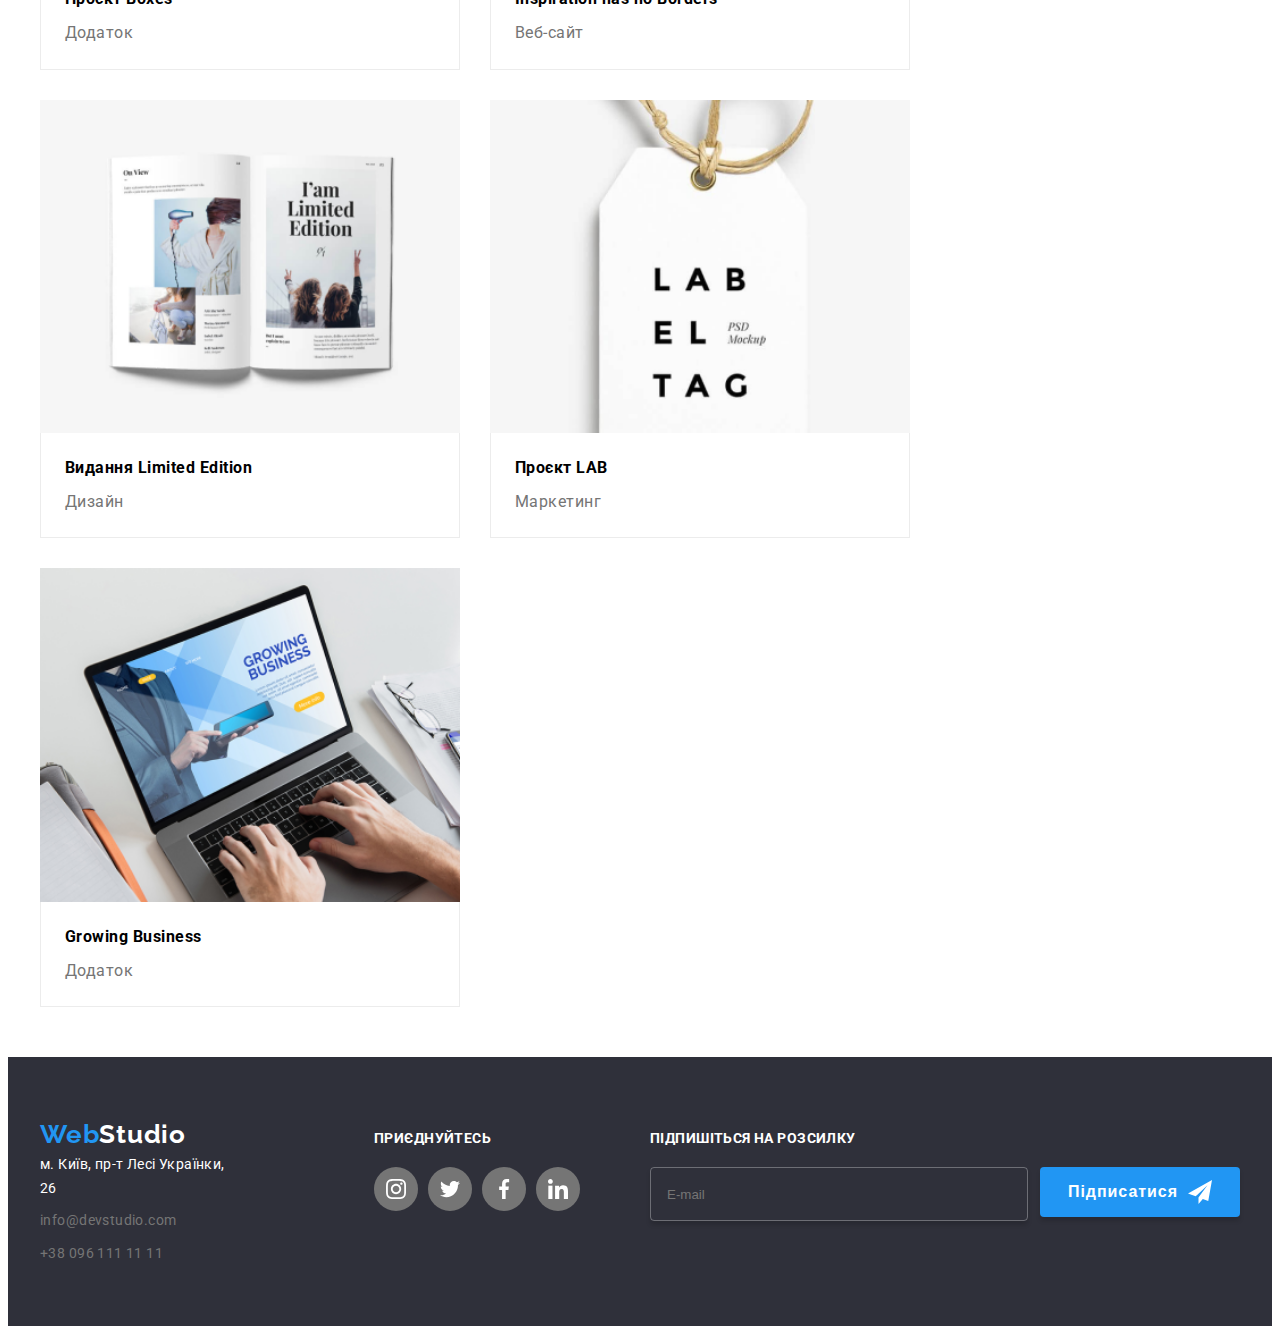
==== commit 0d95bb47: "pon" ====
--- a/pages/portfolio.html
+++ b/pages/portfolio.html
@@ -46,7 +46,7 @@
           <li class="goods__item">
             <a href="#" class="goods__link">
             <div class="goods__wrraper">
-            <img src="../img/techno_kryak.jpg" alt="Ноутбук" class="goods__img"/>
+            <img src="../img/komputer.png" alt="Ноутбук" class="goods__img"/>
             <div class="goods__opacity"><p class="goods__opacity__text">Ресурс пропонує комплексні пропозиції з різним рівнем функціоналу та сервісів. Все це дозволить відвідувачу отримати вичерпні відомості про компанію чи приватну особу.</p></div>
             </div>
             <div class="goods__box">
@@ -58,7 +58,7 @@
           <li class="goods__item">
             <a href="#" class="goods__link">
             <div class="goods__wrraper">
-            <img src="../img/basket_ball.jpg" alt="Баскетбол" class="goods__img"/>
+            <img src="../img/poster.png" alt="Баскетбол" class="goods__img"/>
             <div class="goods__opacity"><p class="goods__opacity__text">Ресурс пропонує комплексні пропозиції з різним рівнем функціоналу та сервісів. Все це дозволить відвідувачу отримати вичерпні відомості про компанію чи приватну особу.</p></div>
           </div>
             <div class="goods__box">
@@ -70,7 +70,7 @@
           <li class="goods__item">
             <a href="#" class="goods__link">
             <div class="goods__wrraper">
-            <img src="../img/image_restaurant.jpg" alt="Значок ресторану" class="goods__img"/>
+            <img src="../img/restaurant.png" alt="Значок ресторану" class="goods__img"/>
             <div class="goods__opacity"><p class="goods__opacity__text">Ресурс пропонує комплексні пропозиції з різним рівнем функціоналу та сервісів. Все це дозволить відвідувачу отримати вичерпні відомості про компанію чи приватну особу.</p></div>
           </div>
             <div class="goods__box">
@@ -82,7 +82,7 @@
           <li class="goods__item">
             <a href="#" class="goods__link">
               <div class="goods__wrraper">
-            <img src="../img/headphones.jpg" alt="Навушники" class="goods__img"/>
+            <img src="../img/headphone.png" alt="Навушники" class="goods__img"/>
             <div class="goods__opacity"><p class="goods__opacity__text">Ресурс пропонує комплексні пропозиції з різним рівнем функціоналу та сервісів. Все це дозволить відвідувачу отримати вичерпні відомості про компанію чи приватну особу.</p></div>
           </div>
             <div class="goods__box">
@@ -94,7 +94,7 @@
           <li class="goods__item">
             <a href="#" class="goods__link">
               <div class="goods__wrraper">
-            <img src="../img/boxes.jpg" alt="Коробки" class="goods__img"/>
+            <img src="../img/boxes.png" alt="Коробки" class="goods__img"/>
             <div class="goods__opacity"><p class="goods__opacity__text">Ресурс пропонує комплексні пропозиції з різним рівнем функціоналу та сервісів. Все це дозволить відвідувачу отримати вичерпні відомості про компанію чи приватну особу.</p></div>
           </div>
             <div class="goods__box">
@@ -106,7 +106,7 @@
           <li class="goods__item">
             <a href="#" class="goods__link">
             <div class="goods__wrraper">
-            <img src="../img/monitor.jpg" alt="Монітор" class="goods__img"/>
+            <img src="../img/monitor.png" alt="Монітор" class="goods__img"/>
             <div class="goods__opacity"><p class="goods__opacity__text">Ресурс пропонує комплексні пропозиції з різним рівнем функціоналу та сервісів. Все це дозволить відвідувачу отримати вичерпні відомості про компанію чи приватну особу.</p></div>
             </div>
             <div class="goods__box">
@@ -118,7 +118,7 @@
           <li class="goods__item">
             <a href="#" class="goods__link">
             <div class="goods__wrraper">
-            <img src="../img/book.jpg" alt="Книжка"  class="goods__img"/>
+            <img src="../img/book.png" alt="Книжка"  class="goods__img"/>
             <div class="goods__opacity"><p class="goods__opacity__text">Ресурс пропонує комплексні пропозиції з різним рівнем функціоналу та сервісів. Все це дозволить відвідувачу отримати вичерпні відомості про компанію чи приватну особу.</p></div>
             </div>
             <div class="goods__box">
@@ -130,7 +130,7 @@
           <li class="goods__item">
             <a href="#" class="goods__link">
             <div class="goods__wrraper">
-            <img src="../img/lab_el_tag.jpg" alt="Значок ресторану"  class="goods__img"/>
+            <img src="../img/sticker.png" alt="Значок ресторану"  class="goods__img"/>
             <div class="goods__opacity"><p class="goods__opacity__text">Ресурс пропонує комплексні пропозиції з різним рівнем функціоналу та сервісів. Все це дозволить відвідувачу отримати вичерпні відомості про компанію чи приватну особу.</p></div>
            </div>
             <div class="goods__box">
@@ -142,7 +142,7 @@
           <li class="goods__item">
             <a href="#" class="goods__link">
             <div class="goods__wrraper">
-            <img src="../img/work_on_a_laptop.jpg" alt="Ноутбук"  class="goods__img"/>
+            <img src="../img/laptop.png" alt="Ноутбук"  class="goods__img"/>
             <div class="goods__opacity"><p class="goods__opacity__text">Ресурс пропонує комплексні пропозиції з різним рівнем функціоналу та сервісів. Все це дозволить відвідувачу отримати вичерпні відомості про компанію чи приватну особу.</p></div>
            </div>
             <div class="goods__box">
@@ -156,66 +156,66 @@
       </section>
     </main>
     <footer class="footer">
-      <div class="container">
-      <div class="footer__address__box">
-      <a href="../index.html" class="footer__logo"><span class="footer__logo__web">Web</span><span class="footer__logo__studio">Studio</span></a>
+      <div class="container footer__container">
+      <div class="footer-address-box">
+      <a href="./index.html" class="footer__logo"><span class="footer__web">Web</span><span class="footer__studio">Studio</span></a>
       <address class="footer__address">
-      <ul class="footer__items">
-          <li class="footer__item"><a href="https://www.google.com/maps/d/u/0/viewer?mid=10uSM3H-mIU3GznYo2szRIEphczw&hl=en_US&ll=50.42732700000004%2C30.538092&z=17" target="_blank" class="footer__address footer__link__white">м. Київ, пр-т Лесі Українки, 26</a></li>
+      <ul class="footer-items">
+          <li class="footer__item"><a href="https://www.google.com/maps/d/u/0/viewer?mid=10uSM3H-mIU3GznYo2szRIEphczw&hl=en_US&ll=50.42732700000004%2C30.538092&z=17" target="_blank" class="footer__address">м. Київ, пр-т Лесі Українки, 26</a></li>
           <li class="footer__item"><a href="mailto:info@devstudio.com" class="footer__link">info@devstudio.com</a></li>  
           <li class="footer__item"><a href="tel:+380961111111" class="footer__link">+38 096 111 11 11</a></li>
       </ul>
-    </address>
-  </div>
-  <div class="networks">
-  <h2 class="networks__title">приєднуйтесь</h2>
-  <ul class="networks__list">
-      <li class="networks__element">
-          <a href="https://www.instagram.com/" target="_blank" class="networks__link">
-              <svg class="networks__img">
-                  <use href="../img/symbol-defs.svg#icon-instagram"></use>
+      </address>
+      </div>
+      <div class="footer__networks">
+      <h2 class="footer__title">приєднуйтесь</h2>
+      <ul class="footer__list">
+          <li class="footer__element">
+              <a href="https://www.instagram.com/" target="_blank" class="footer__element__link">
+                  <svg class="footer__element__img">
+                      <use href="../img/symbol-defs.svg#icon-instagram-footer"></use>
+                  </svg>
+              </a>
+          </li>
+          <li class="footer__element">
+              <a href="https://x.com/" target="_blank" class="footer__element__link">
+                  <svg class="footer__element__img">
+                      <use href="../img/symbol-defs.svg#icon-twitter-footer"></use>
+                  </svg>
+              </a>
+          </li>
+          <li class="footer__element">
+              <a href="https://www.facebook.com/" target="_blank" class="footer__element__link">
+                  <svg class="footer__element__img">
+                      <use href="../img/symbol-defs.svg#icon-facebook-footer"></use>
+                  </svg>
+              </a>
+          </li>
+          <li class="footer__element">
+              <a href="https://www.linkedin.com/" target="_blank" class="footer__element__link">
+                  <svg class="footer__element__img">
+                      <use href="../img/symbol-defs.svg#icon-linkedin-footer"></use>
+                  </svg>
+              </a>
+          </li>
+      </ul>
+      </div>
+      <div class="footer__mailing">
+          <form class="footer__mailing__form">
+              <div class="footer__mailing__box">
+              <label for="mailing" class="footer__mailing__signature">Підпишіться на розсилку</label>
+              <input type="email" id="mailing" class="footer__mailing__input" required pattern="[a-z0-9._%+-]+@[a-z0-9.-]+\.[a-z]{2,}$"
+              title="Будь ласка, введіть коректну електронну адресу." placeholder="E-mail">
+              </div>
+              <button class="footer__mailing__btn">
+                  Підписатися
+              <svg class="footer__mailing__img">
+                  <use href="../img/symbol-defs.svg#icon-icon-send"></use>
               </svg>
-          </a>
-      </li>
-      <li class="networks__element">
-          <a href="https://x.com/" target="_blank" class="networks__link">
-              <svg class="networks__img">
-                  <use href="../img/symbol-defs.svg#icon-twitter"></use>
-              </svg>
-          </a>
-      </li>
-      <li class="networks__element">
-          <a href="https://www.facebook.com/" target="_blank" class="networks__link">
-              <svg class="networks__img">
-                  <use href="../img/symbol-defs.svg#icon-facebook"></use>
-              </svg>
-          </a>
-      </li>
-      <li class="networks__element">
-          <a href="https://www.linkedin.com/" target="_blank" class="networks__link">
-              <svg class="networks__img">
-                  <use href="../img/symbol-defs.svg#icon-linkedin"></use>
-              </svg>
-          </a>
-      </li>
-  </ul>
-  </div>
-  <div class="mailing">
-      <form class="mailing__form">
-          <div class="mailing__form__box">
-          <label for="mailing" class="mailing__form__signature">Підпишіться на розсилку</label>
-          <input type="email" id="mailing" class="mailing__form__input" required pattern="[a-z0-9._%+-]+@[a-z0-9.-]+\.[a-z]{2,}$"
-          title="Будь ласка, введіть коректну електронну адресу." placeholder="E-mail">
-          </div>
-          <button class="mailing__form__btn">
-              Підписатися
-          <svg class="mailing__form__img">
-              <use href="../img/symbol-defs.svg#icon-send"></use>
-          </svg>
-          </button>
-      </form>
-  </div>
-  </div>
-</footer>
+              </button>
+          </form>
+      </div>
+      </div>
+  </footer>
   </body>
 </html>--- a/style/main.min.css
+++ b/style/main.min.css
@@ -1 +1 @@
-h1,h2,h3,h4,h5,h6,p{margin:0}a{text-decoration:none}ul{list-style:none;margin:0;padding:0}img{display:block}body{font-family:"Roboto",sans-serif;box-sizing:border-box}.container{width:1200px;padding:0 15px;margin:0 auto}.header{padding-top:24px;padding-bottom:25px}.header__box{display:flex;align-items:center}.header__logo{margin-right:93px}.header__web{color:#2196f3;font-family:Raleway;font-size:26px;font-weight:700;line-height:1.38;letter-spacing:.78px}.header__studio{color:#000;font-family:Raleway;font-size:26px;font-weight:700;line-height:1.38;letter-spacing:.78px}.header__items{display:flex;gap:50px}.header__item{position:relative}.header__link{color:#212121;font-size:14px;font-weight:500;line-height:1.14;letter-spacing:.28px;transition:250ms cubic-bezier(0.4, 0, 0.2, 1)}.header__link::after{content:"";position:absolute;bottom:-33.7px;left:0;width:100%;height:4px;border-radius:2px;background:#2196f3;transition:250ms cubic-bezier(0.4, 0, 0.2, 1);opacity:0}.header__link:hover,.header__link:focus,.header__link:hover::after,.header__link:focus::after{outline:none;opacity:1;color:#2196f3}.header__list{display:flex;align-items:center;gap:50px;margin-left:auto}.header__contact{display:flex;gap:10px;color:#757575;font-size:14px;font-weight:500;line-height:1.14;letter-spacing:.28px;transition:.2s cubic-bezier(0.39, 0.575, 0.565, 1)}.header__contact:hover,.header__contact:focus{color:#2196f3;transition:250ms cubic-bezier(0.4, 0, 0.2, 1)}.header__contact:hover .header__img,.header__contact:focus .header__img{fill:#2196f3;transition:250ms cubic-bezier(0.4, 0, 0.2, 1)}.header__img{width:16px;height:12px;margin-top:auto;margin-bottom:auto;fill:#757575}.header__elem:nth-child(2) .header__img{height:16px}.current{color:#2196f3}.decision{text-align:center;background-image:linear-gradient(rgba(47, 48, 58, 0.4), rgba(47, 48, 58, 0.4)),url(../img/mechanical_office.jpg);background-repeat:no-repeat;background-position-x:center;background-size:cover;padding-top:200px;padding-bottom:200px}.decision__title{width:696px;color:#fff;text-align:center;font-size:44px;font-weight:900;line-height:1.36;letter-spacing:2.64px;text-transform:uppercase;margin-bottom:30px;margin-left:auto;margin-right:auto}.decision__btn{color:#fff;font-size:16px;font-weight:700;line-height:1.88;letter-spacing:.96px;border-radius:4px;background:#2196f3;box-shadow:0px 4px 4px 0px rgba(0,0,0,.15);padding-top:10px;padding-bottom:10px;padding-right:32px;padding-left:32px;border:none;transition:250ms cubic-bezier(0.4, 0, 0.2, 1);animation-iteration-count:infinite}.decision__btn:hover,.decision__btn:focus{background-color:#2f303a;color:#fff}.about{padding-top:94px;display:flex}.about__items{display:flex;gap:30px}.about__item:nth-child(1):before{content:"";width:270px;height:120px;flex-shrink:0;display:block;border-radius:4px;background-image:url(../img/antenna.png);background-repeat:no-repeat;background-position:center;background-color:#f5f4fa}.about__item:nth-child(2):before{content:"";width:270px;height:120px;flex-shrink:0;display:block;border-radius:4px;background-image:url(../img/clock.png);background-repeat:no-repeat;background-position:center;background-color:#f5f4fa}.about__item:nth-child(3):before{content:"";width:270px;height:120px;flex-shrink:0;display:block;border-radius:4px;background-image:url(../img/diagram.png);background-repeat:no-repeat;background-position:center;background-color:#f5f4fa}.about__item:nth-child(4):before{content:"";width:270px;height:120px;flex-shrink:0;display:block;border-radius:4px;background-image:url(../img/astronaut.png);background-repeat:no-repeat;background-position:center;background-color:#f5f4fa}.about__title{color:#000;font-size:14px;font-weight:700;line-height:1.14;letter-spacing:.42px;text-transform:uppercase;margin-bottom:10px;margin-top:30px}.about__subtitle{color:#2f303a;font-size:14px;font-weight:400;line-height:1.71;letter-spacing:.42px}.work{padding-top:94px;padding-bottom:94px}.work__title{color:#000;text-align:center;font-size:36px;font-weight:700;line-height:1.17;letter-spacing:1.08px;margin-bottom:50px}.work__items{display:flex;gap:30px}.work__item{position:relative}.work__img{width:370px;height:294px;flex-shrink:0}.work__text{display:flex;justify-content:center;align-items:center;position:absolute;bottom:0;width:370px;height:70px;background-color:rgba(47,48,58,.8);color:#f5f4fa;text-align:center;font-family:Roboto;font-size:14px;font-weight:700;line-height:1.14;letter-spacing:.42px;text-transform:uppercase}.team{padding-top:94px;padding-bottom:94px}.team-title{color:#000;text-align:center;font-size:36px;font-weight:700;line-height:1.17;letter-spacing:1.08px;margin-bottom:50px}.team-items{display:flex;gap:30px}.team-img{width:370px;height:294px;flex-shrink:0}.team-text{display:flex;justify-content:center;align-items:center;bottom:0;color:#2196f3;text-align:center;font-family:"Roboto";font-size:14px;font-weight:700;line-height:1.18;letter-spacing:.42px;text-transform:uppercase}.team{padding-top:94px;padding-bottom:94px;background-color:#f5f4fa}.team-title{color:#000;text-align:center;font-size:36px;font-weight:700;line-height:1.17;letter-spacing:1.08px;margin-bottom:50px}.team-item{border-radius:0px 0px 4px 4px;box-shadow:0px 1px 3px 0px rgba(0,0,0,.12),0px 1px 1px 0px rgba(0,0,0,.14),0px 2px 1px 0px rgba(0,0,0,.2);background-color:#fff}.box-team-item{padding-top:30px;padding-bottom:16px;border-radius:0px 0px 4px 4px}.team-items{display:flex;flex-direction:row;gap:30px}.team-img{width:270px;height:260px;flex-shrink:0}.team-heading{color:#000;text-align:center;font-size:16px;font-weight:500;line-height:1.19;letter-spacing:.48px;padding-bottom:10px}.team-text{color:#757575;text-align:center;font-size:16px;font-weight:400;line-height:1.19;letter-spacing:.48px;padding-bottom:16px}.team-list{display:flex;justify-content:center;align-items:center;gap:10px}.team-element-link{display:flex;align-items:center;padding:12px 12px 12px 12px;background-color:#fff;border-radius:50%;transition:1s cubic-bezier(0.39, 0.575, 0.565, 1)}.team-element-link:hover,.team-element-link:focus{background-color:#2196f3;transition:250ms cubic-bezier(0.4, 0, 0.2, 1)}.team-element-link:hover .team-element-img,.team-element-link:focus .team-element-img{fill:#fff;transition:250ms cubic-bezier(0.4, 0, 0.2, 1)}.team-element-img{width:20px;height:20px;fill:#afb1b8;transition:.5s cubic-bezier(0.39, 0.575, 0.565, 1)}.team{padding-top:94px;padding-bottom:94px}.team-title{color:#000;text-align:center;font-size:36px;font-weight:700;line-height:1.17;letter-spacing:1.08px;margin-bottom:50px}.team-items{display:flex;gap:30px}.team-img{width:370px;height:294px;flex-shrink:0}.team-text{display:flex;justify-content:center;align-items:center;bottom:0;color:#2196f3;text-align:center;font-family:"Roboto";font-size:14px;font-weight:700;line-height:1.18;letter-spacing:.42px;text-transform:uppercase}.team{padding-top:94px;padding-bottom:94px;background-color:#f5f4fa}.team-title{color:#000;text-align:center;font-size:36px;font-weight:700;line-height:1.17;letter-spacing:1.08px;margin-bottom:50px}.team-item{border-radius:0px 0px 4px 4px;box-shadow:0px 1px 3px 0px rgba(0,0,0,.12),0px 1px 1px 0px rgba(0,0,0,.14),0px 2px 1px 0px rgba(0,0,0,.2);background-color:#fff}.box-team-item{padding-top:30px;padding-bottom:16px;border-radius:0px 0px 4px 4px}.team-items{display:flex;flex-direction:row;gap:30px}.team-img{width:270px;height:260px;flex-shrink:0}.team-heading{color:#000;text-align:center;font-size:16px;font-weight:500;line-height:1.19;letter-spacing:.48px;padding-bottom:10px}.team-text{color:#757575;text-align:center;font-size:16px;font-weight:400;line-height:1.19;letter-spacing:.48px;padding-bottom:16px}.team-list{display:flex;justify-content:center;align-items:center;gap:10px}.team-element-link{display:flex;align-items:center;padding:12px 12px 12px 12px;background-color:#fff;border-radius:50%;transition:1s cubic-bezier(0.39, 0.575, 0.565, 1)}.team-element-link:hover,.team-element-link:focus{background-color:#2196f3;transition:250ms cubic-bezier(0.4, 0, 0.2, 1)}.team-element-link:hover .team-element-img,.team-element-link:focus .team-element-img{fill:#fff;transition:250ms cubic-bezier(0.4, 0, 0.2, 1)}.team-element-img{width:20px;height:20px;fill:#afb1b8;transition:.5s cubic-bezier(0.39, 0.575, 0.565, 1)}.clients{padding-top:94px;padding-bottom:94px}.clients-title{color:#000;text-align:center;font-size:36px;font-weight:700;line-height:1.17;letter-spacing:1.08px;margin-bottom:50px}.clients-items{display:flex;justify-content:space-between}.clients-link{display:flex;align-items:center;justify-content:center;border-radius:4px;border:1px solid #afb1b8;width:170px;height:92px;fill:#afb1b8;transition:.5s cubic-bezier(0.39, 0.575, 0.565, 1)}.clients-link:hover,.clients-link:focus{fill:#2196f3;border:1px solid #2196f3;transition:250ms cubic-bezier(0.4, 0, 0.2, 1)}.clients-img{width:106px;height:60px}.footer{background-color:#2f303a;padding-top:60px;padding-bottom:60px}.footer-container{align-items:baseline}.footer>.container{display:flex;gap:70px}.footer-address{color:#fff;font-size:14px;font-weight:400;line-height:1.69;letter-spacing:.42px;margin-right:70px}.footer-items{margin-top:20px}.footer-item{margin-bottom:9px;font-style:normal}.footer-item:last-child{margin-bottom:0px}.footer-link{color:#757575;font-size:14px;font-weight:400;line-height:1.71;letter-spacing:.42px}.logo-footer1{color:#2196f3;font-family:Raleway;font-size:26px;font-weight:700;line-height:1.38;letter-spacing:.78px}.logo-footer2{color:#fff;font-family:Raleway;font-size:26px;font-weight:700;line-height:1.38;letter-spacing:.78px}.footer-title{color:#fff;font-size:14px;font-weight:700;line-height:1.14;letter-spacing:.42px;text-transform:uppercase;margin-bottom:20px}.footer-list{display:flex;gap:10px}.footer-element-link{display:flex;align-items:center;padding:12px 12px 12px 12px;background-color:#757575;border-radius:50%;transition:1s cubic-bezier(0.39, 0.575, 0.565, 1)}.footer-element-link:hover,.footer-element-link:focus{background-color:#2196f3;transition:250ms cubic-bezier(0.4, 0, 0.2, 1)}.footer-element-img{width:20px;height:20px;fill:#fff}.mailing-form{display:flex}.mailing-signature{color:#fff;font-size:14px;font-weight:700;line-height:1.14;letter-spacing:.42px;text-transform:uppercase;margin-bottom:20px;display:block}.mailing-input{width:358px;height:50px;border-radius:4px;border:1px solid rgba(255,255,255,.3);background:rgba(33,150,243,0);box-shadow:0px 4px 4px 0px rgba(0,0,0,.15);padding-left:16px;margin-right:12px}.mailing-input:focus{outline:none;transition:250ms cubic-bezier(0.4, 0, 0.2, 1)}.mailing-btn{display:flex;justify-content:center;align-items:center;width:200px;height:50px;color:#fff;font-size:16px;font-weight:700;line-height:1.88;letter-spacing:.96px;border-radius:4px;background:#2196f3;box-shadow:0px 4px 4px 0px rgba(0,0,0,.15);border:none;margin-top:36px;transition:250ms cubic-bezier(0.4, 0, 0.2, 1)}.mailing-btn:hover,.mailing-btn:focus{outline:none;color:#fff;cursor:pointer;transition:250ms cubic-bezier(0.4, 0, 0.2, 1)}.mailing-btn:hover .mailing-img,.mailing-btn:focus .mailing-img{transition:250ms cubic-bezier(0.4, 0, 0.2, 1);fill:#fff}.mailing-img{margin-left:10px;width:24px;height:24px;fill:#fff;transition:250ms cubic-bezier(0.4, 0, 0.2, 1)}.backdrop{position:fixed;top:0;left:0;right:0;bottom:0;display:flex;justify-content:center;align-items:center;opacity:1}.is-hidden{opacity:0;pointer-events:none}.modal{background-color:#fff;padding:40px;position:relative}.modal-title{color:#000;text-align:center;font-size:20px;font-weight:700;line-height:normal;letter-spacing:.6px;margin-bottom:12px}.modal-signature{color:#757575;font-size:12px;font-weight:400;line-height:normal;letter-spacing:.12px}.modal-input{width:448px;height:40px;display:block;margin-top:4px;border-radius:4px;border:1px solid rgba(33,33,33,.2);padding-left:50px;padding-right:30px}.modal-com{width:448px;height:120px;border-radius:4px;border:1px solid rgba(33,33,33,.2);resize:none;padding:12px 16px;color:rgba(117,117,117,.5);font-size:12px;font-weight:400;line-height:normal;letter-spacing:.12px;margin-bottom:20px;display:block}.modal-chek{display:flex;align-items:center;justify-content:center}.modal-wraper{position:relative}.chek-input{width:16px;height:15px}.modal-icon{width:15px;height:15px;fill:#444;position:absolute;top:11px;left:30px}.modal-input:hover,.modal-input:focus{border:none;outline:1px solid #2196f3;transition:250ms cubic-bezier(0.4, 0, 0.2, 1)}.modal-input:hover+.modal-icon,.modal-input:focus+.modal-icon{fill:#2196f3;transition:250ms cubic-bezier(0.4, 0, 0.2, 1)}.chek-span{color:#757575;font-size:14px;font-weight:400;line-height:24px;letter-spacing:.42px;margin-left:8px;margin-right:4px}.check-link{color:#2196f3;font-size:14px;font-weight:400;line-height:24px;letter-spacing:.42px;text-decoration-line:underline}.modal-btn{width:200px;height:50px;border-radius:4px;background:#2196f3;box-shadow:0px 4px 4px 0px rgba(0,0,0,.15);color:#fff;text-align:center;font-size:16px;font-weight:700;line-height:30px;letter-spacing:.96px;border:none;margin-top:30px;margin-left:auto;margin-right:auto;display:block}.modal-btn:active{background-color:#2f303a}.btn-close{width:40px;height:40px;border-radius:50%;display:flex;align-items:center;justify-content:center;background-color:rgba(0,0,0,0);position:absolute;right:10px;top:10px;border:none;outline:1px solid gray}.btn-close:hover,.btn-close:focus{transition:250ms cubic-bezier(0.4, 0, 0.2, 1)}.btn-close:hover .icon-close,.btn-close:focus .icon-close{fill:#2196f3;transition:250ms cubic-bezier(0.4, 0, 0.2, 1)}.icon-close{width:20px;height:20px;fill:#000}.hiro{padding-top:94px;padding-bottom:50px;border-top:1px solid #ececec}.hero-btns{display:flex;justify-content:center;gap:8px;margin-bottom:50px}.hero-btns_:hover,.hero-btns_:focus{color:#fff;text-align:center;font-size:16px;font-weight:500;line-height:1.62;letter-spacing:.48px;border-radius:4px;background:#2196f3;box-shadow:0px 3px 1px 0px rgba(0,0,0,.1),0px 1px 2px 0px rgba(0,0,0,.08),0px 2px 2px 0px rgba(0,0,0,.12);transition:250ms cubic-bezier(0.4, 0, 0.2, 1)}.hero-btns_{color:#212121;text-align:center;font-size:16px;font-weight:500;line-height:1.62;letter-spacing:.48px;border-radius:4px;background:#f5f4fa;padding-top:6px;padding-bottom:6px;padding-right:25px;padding-left:25px;border:none;transition:.5s cubic-bezier(0.39, 0.575, 0.565, 1)}.goods-items{display:flex;flex-wrap:wrap;gap:30px}.goods-item{flex-basis:calc((100% - 60px)/3);transition:250ms cubic-bezier(0.4, 0, 0.2, 1)}.goods-item:hover .goods-opacity,.goods-item:focus .goods-opacity{opacity:1;transform:translateY(-294px)}.goods-item:hover,.goods-item:focus-within{box-shadow:0px 1px 1px 0px rgba(0,0,0,.12),0px 4px 4px rgba(0,0,0,.06),1px 4px 6px rgba(0,0,0,.16)}.goods-item:focus-within .goods-opacity{opacity:1}.goods-link:focus{outline:none}.goods-wrraper{position:relative;overflow:hidden}.goods-img{width:100%}.goods-opacity{background:rgba(33,150,243,.9);position:absolute;padding:63px 24px;top:294px;left:0px;transform:translateY(100%);transition:250ms cubic-bezier(0.4, 0, 0.2, 1)}.goods-opacity-text{color:#fff;font-size:18px;font-weight:400;line-height:1.56;letter-spacing:.54px}.goods-box{border:1px solid #ececec;border-top:none;width:370px;padding-right:24px;padding-left:24px;padding-top:20px;padding-bottom:20px}.goods-caption{color:#000;font-size:16px;font-weight:700;line-height:1.88;letter-spacing:.48px;margin-bottom:4px}.goods-text{color:#757575;font-size:16px;font-weight:400;line-height:1.88;letter-spacing:.48px}/*# sourceMappingURL=main.min.css.map */+h1,h2,h3,h4,h5,h6,p{margin:0}a{text-decoration:none}ul{list-style:none;margin:0;padding:0}img{display:block}body{font-family:"Roboto",sans-serif;box-sizing:border-box}.container{width:1200px;padding:0 15px;margin:0 auto}.header{padding-top:24px;padding-bottom:25px}.header__box{display:flex;align-items:center}.header__logo{margin-right:93px}.header__web{color:#2196f3;font-family:Raleway;font-size:26px;font-weight:700;line-height:1.38;letter-spacing:.78px}.header__studio{color:#000;font-family:Raleway;font-size:26px;font-weight:700;line-height:1.38;letter-spacing:.78px}.header__items{display:flex;gap:50px}.header__item{position:relative}.header__link{color:#212121;font-size:14px;font-weight:500;line-height:1.14;letter-spacing:.28px;transition:250ms cubic-bezier(0.4, 0, 0.2, 1)}.header__link::after{content:"";position:absolute;bottom:-33.7px;left:0;width:100%;height:4px;border-radius:2px;background:#2196f3;transition:250ms cubic-bezier(0.4, 0, 0.2, 1);opacity:0}.header__link:hover,.header__link:focus,.header__link:hover::after,.header__link:focus::after{outline:none;opacity:1;color:#2196f3}.header__list{display:flex;align-items:center;gap:50px;margin-left:auto}.header__contact{display:flex;gap:10px;color:#757575;font-size:14px;font-weight:500;line-height:1.14;letter-spacing:.28px;transition:.2s cubic-bezier(0.39, 0.575, 0.565, 1)}.header__contact:hover,.header__contact:focus{color:#2196f3;transition:250ms cubic-bezier(0.4, 0, 0.2, 1)}.header__contact:hover .header__img,.header__contact:focus .header__img{fill:#2196f3;transition:250ms cubic-bezier(0.4, 0, 0.2, 1)}.header__img{width:16px;height:12px;margin-top:auto;margin-bottom:auto;fill:#757575}.header__elem:nth-child(2) .header__img{height:16px}.current{color:#2196f3}.decision{text-align:center;background-image:linear-gradient(rgba(47, 48, 58, 0.4), rgba(47, 48, 58, 0.4)),url(../img/mechanical_office.jpg);background-repeat:no-repeat;background-position-x:center;background-size:cover;padding-top:200px;padding-bottom:200px}.decision__title{width:696px;color:#fff;text-align:center;font-size:44px;font-weight:900;line-height:1.36;letter-spacing:2.64px;text-transform:uppercase;margin-bottom:30px;margin-left:auto;margin-right:auto}.decision__btn{color:#fff;font-size:16px;font-weight:700;line-height:1.88;letter-spacing:.96px;border-radius:4px;background:#2196f3;box-shadow:0px 4px 4px 0px rgba(0,0,0,.15);padding-top:10px;padding-bottom:10px;padding-right:32px;padding-left:32px;border:none;transition:250ms cubic-bezier(0.4, 0, 0.2, 1);animation-iteration-count:infinite}.decision__btn:hover,.decision__btn:focus{background-color:#2f303a;color:#fff}.about{padding-top:94px;display:flex}.about__items{display:flex;gap:30px}.about__item:nth-child(1):before{content:"";width:270px;height:120px;flex-shrink:0;display:block;border-radius:4px;background-image:url(../img/antenna.png);background-repeat:no-repeat;background-position:center;background-color:#f5f4fa}.about__item:nth-child(2):before{content:"";width:270px;height:120px;flex-shrink:0;display:block;border-radius:4px;background-image:url(../img/clock.png);background-repeat:no-repeat;background-position:center;background-color:#f5f4fa}.about__item:nth-child(3):before{content:"";width:270px;height:120px;flex-shrink:0;display:block;border-radius:4px;background-image:url(../img/diagram.png);background-repeat:no-repeat;background-position:center;background-color:#f5f4fa}.about__item:nth-child(4):before{content:"";width:270px;height:120px;flex-shrink:0;display:block;border-radius:4px;background-image:url(../img/astronaut.png);background-repeat:no-repeat;background-position:center;background-color:#f5f4fa}.about__title{color:#000;font-size:14px;font-weight:700;line-height:1.14;letter-spacing:.42px;text-transform:uppercase;margin-bottom:10px;margin-top:30px}.about__subtitle{color:#2f303a;font-size:14px;font-weight:400;line-height:1.71;letter-spacing:.42px}.work{padding-top:94px;padding-bottom:94px}.work__title{color:#000;text-align:center;font-size:36px;font-weight:700;line-height:1.17;letter-spacing:1.08px;margin-bottom:50px}.work__items{display:flex;gap:30px}.work__item{position:relative}.work__img{width:370px;height:294px;flex-shrink:0}.work__text{display:flex;justify-content:center;align-items:center;position:absolute;bottom:0;width:370px;height:70px;background-color:rgba(47,48,58,.8);color:#f5f4fa;text-align:center;font-family:Roboto;font-size:14px;font-weight:700;line-height:1.14;letter-spacing:.42px;text-transform:uppercase}.team{padding-top:94px;padding-bottom:94px;background-color:#f5f4fa}.team__items{display:flex;gap:30px}.team__img{width:370px;height:294px;flex-shrink:0}.team__text{display:flex;justify-content:center;align-items:center;bottom:0;color:#2196f3;text-align:center;font-family:"Roboto";font-size:14px;font-weight:700;line-height:1.18;letter-spacing:.42px;text-transform:uppercase}.team__title{color:#000;text-align:center;font-size:36px;font-weight:700;line-height:1.17;letter-spacing:1.08px;margin-bottom:50px}.team__item{border-radius:0px 0px 4px 4px;box-shadow:0px 1px 3px 0px rgba(0,0,0,.12),0px 1px 1px 0px rgba(0,0,0,.14),0px 2px 1px 0px rgba(0,0,0,.2);background-color:#fff}.team__box__item{padding-top:30px;padding-bottom:16px;border-radius:0px 0px 4px 4px}.team__items{display:flex;flex-direction:row;gap:30px}.team__img{width:270px;height:260px;flex-shrink:0}.team__heading{color:#000;text-align:center;font-size:16px;font-weight:500;line-height:1.19;letter-spacing:.48px;padding-bottom:10px}.team__text{color:#757575;text-align:center;font-size:16px;font-weight:400;line-height:1.19;letter-spacing:.48px;padding-bottom:16px}.team__list{display:flex;justify-content:center;align-items:center;gap:10px}.team__element__link{display:flex;align-items:center;padding:12px 12px 12px 12px;background-color:#fff;border-radius:50%;transition:1s cubic-bezier(0.39, 0.575, 0.565, 1)}.team__element__link:hover,.team__element__link:focus{background-color:#2196f3;transition:250ms cubic-bezier(0.4, 0, 0.2, 1)}.team__element__link:hover .team__element__img,.team__element__link:focus .team__element__img{fill:#fff;transition:250ms cubic-bezier(0.4, 0, 0.2, 1)}.team__element__img{width:20px;height:20px;fill:#afb1b8;transition:.5s cubic-bezier(0.39, 0.575, 0.565, 1)}.team{padding-top:94px;padding-bottom:94px;background-color:#f5f4fa}.team__items{display:flex;gap:30px}.team__img{width:370px;height:294px;flex-shrink:0}.team__text{display:flex;justify-content:center;align-items:center;bottom:0;color:#2196f3;text-align:center;font-family:"Roboto";font-size:14px;font-weight:700;line-height:1.18;letter-spacing:.42px;text-transform:uppercase}.team__title{color:#000;text-align:center;font-size:36px;font-weight:700;line-height:1.17;letter-spacing:1.08px;margin-bottom:50px}.team__item{border-radius:0px 0px 4px 4px;box-shadow:0px 1px 3px 0px rgba(0,0,0,.12),0px 1px 1px 0px rgba(0,0,0,.14),0px 2px 1px 0px rgba(0,0,0,.2);background-color:#fff}.team__box__item{padding-top:30px;padding-bottom:16px;border-radius:0px 0px 4px 4px}.team__items{display:flex;flex-direction:row;gap:30px}.team__img{width:270px;height:260px;flex-shrink:0}.team__heading{color:#000;text-align:center;font-size:16px;font-weight:500;line-height:1.19;letter-spacing:.48px;padding-bottom:10px}.team__text{color:#757575;text-align:center;font-size:16px;font-weight:400;line-height:1.19;letter-spacing:.48px;padding-bottom:16px}.team__list{display:flex;justify-content:center;align-items:center;gap:10px}.team__element__link{display:flex;align-items:center;padding:12px 12px 12px 12px;background-color:#fff;border-radius:50%;transition:1s cubic-bezier(0.39, 0.575, 0.565, 1)}.team__element__link:hover,.team__element__link:focus{background-color:#2196f3;transition:250ms cubic-bezier(0.4, 0, 0.2, 1)}.team__element__link:hover .team__element__img,.team__element__link:focus .team__element__img{fill:#fff;transition:250ms cubic-bezier(0.4, 0, 0.2, 1)}.team__element__img{width:20px;height:20px;fill:#afb1b8;transition:.5s cubic-bezier(0.39, 0.575, 0.565, 1)}.clients{padding-top:94px;padding-bottom:94px}.clients__title{color:#000;text-align:center;font-size:36px;font-weight:700;line-height:1.17;letter-spacing:1.08px;margin-bottom:50px}.clients__items{display:flex;justify-content:space-between}.clients__link{display:flex;align-items:center;justify-content:center;border-radius:4px;border:1px solid #afb1b8;width:170px;height:92px;fill:#afb1b8;transition:.5s cubic-bezier(0.39, 0.575, 0.565, 1)}.clients__link:hover,.clients__link:focus{fill:#2196f3;border:1px solid #2196f3;transition:250ms cubic-bezier(0.4, 0, 0.2, 1)}.clients__img{width:106px;height:60px}.footer{background-color:#2f303a;padding-top:60px;padding-bottom:60px}.footer__container{align-items:baseline}.footer__address{color:#fff;font-size:14px;font-weight:400;line-height:1.69;letter-spacing:.42px;margin-right:70px}.footer__items{margin-top:20px}.footer__item{margin-bottom:9px;font-style:normal}.footer__item:last-child{margin-bottom:0px}.footer__link{color:#757575;font-size:14px;font-weight:400;line-height:1.71;letter-spacing:.42px}.footer__web{color:#2196f3;font-family:Raleway;font-size:26px;font-weight:700;line-height:1.38;letter-spacing:.78px}.footer__studio{color:#fff;font-family:Raleway;font-size:26px;font-weight:700;line-height:1.38;letter-spacing:.78px}.footer__title{color:#fff;font-size:14px;font-weight:700;line-height:1.14;letter-spacing:.42px;text-transform:uppercase;margin-bottom:20px}.footer__list{display:flex;gap:10px}.footer__element__link{display:flex;align-items:center;padding:12px 12px 12px 12px;background-color:#757575;border-radius:50%;transition:1s cubic-bezier(0.39, 0.575, 0.565, 1)}.footer__element__link:hover,.footer__element__link:focus{background-color:#2196f3;transition:250ms cubic-bezier(0.4, 0, 0.2, 1)}.footer__element__img{width:20px;height:20px;fill:#fff}.footer__mailing__signature{color:#fff;font-size:14px;font-weight:700;line-height:1.14;letter-spacing:.42px;text-transform:uppercase;margin-bottom:20px;display:block}.footer__mailing__form{display:flex}.footer__mailing__input{width:358px;height:50px;border-radius:4px;border:1px solid rgba(255,255,255,.3);background:rgba(33,150,243,0);box-shadow:0px 4px 4px 0px rgba(0,0,0,.15);padding-left:16px;margin-right:12px}.footer__mailing__input:focus{outline:none;transition:250ms cubic-bezier(0.4, 0, 0.2, 1)}.footer__mailing__btn{display:flex;justify-content:center;align-items:center;width:200px;height:50px;color:#fff;font-size:16px;font-weight:700;line-height:1.88;letter-spacing:.96px;border-radius:4px;background:#2196f3;box-shadow:0px 4px 4px 0px rgba(0,0,0,.15);border:none;margin-top:36px;transition:250ms cubic-bezier(0.4, 0, 0.2, 1)}.footer__mailing__btn:hover,.footer__mailing__btn:focus{outline:none;color:#fff;cursor:pointer;transition:250ms cubic-bezier(0.4, 0, 0.2, 1)}.footer__mailing__btn:hover__mailing__img,.footer__mailing__btn:focus__mailing__img{transition:250ms cubic-bezier(0.4, 0, 0.2, 1);fill:#fff}.footer>.container{display:flex;gap:70px}.footer__mailing__img{margin-left:10px;width:24px;height:24px;fill:#fff;transition:250ms cubic-bezier(0.4, 0, 0.2, 1)}.backdrop{position:fixed;top:0;left:0;right:0;bottom:0;display:flex;justify-content:center;align-items:center;opacity:1}.is-hidden{opacity:0;pointer-events:none}.modal{background-color:#fff;padding:40px;position:relative}.modal-title{color:#000;text-align:center;font-size:20px;font-weight:700;line-height:normal;letter-spacing:.6px;margin-bottom:12px}.modal-signature{color:#757575;font-size:12px;font-weight:400;line-height:normal;letter-spacing:.12px}.modal-input{width:448px;height:40px;display:block;margin-top:4px;border-radius:4px;border:1px solid rgba(33,33,33,.2);padding-left:50px;padding-right:30px}.modal-com{width:448px;height:120px;border-radius:4px;border:1px solid rgba(33,33,33,.2);resize:none;padding:12px 16px;color:rgba(117,117,117,.5);font-size:12px;font-weight:400;line-height:normal;letter-spacing:.12px;margin-bottom:20px;display:block}.modal-chek{display:flex;align-items:center;justify-content:center}.modal-wraper{position:relative}.chek-input{width:16px;height:15px}.modal-icon{width:15px;height:15px;fill:#444;position:absolute;top:11px;left:30px}.modal-input:hover,.modal-input:focus{border:none;outline:1px solid #2196f3;transition:250ms cubic-bezier(0.4, 0, 0.2, 1)}.modal-input:hover+.modal-icon,.modal-input:focus+.modal-icon{fill:#2196f3;transition:250ms cubic-bezier(0.4, 0, 0.2, 1)}.chek-span{color:#757575;font-size:14px;font-weight:400;line-height:24px;letter-spacing:.42px;margin-left:8px;margin-right:4px}.check-link{color:#2196f3;font-size:14px;font-weight:400;line-height:24px;letter-spacing:.42px;text-decoration-line:underline}.modal-btn{width:200px;height:50px;border-radius:4px;background:#2196f3;box-shadow:0px 4px 4px 0px rgba(0,0,0,.15);color:#fff;text-align:center;font-size:16px;font-weight:700;line-height:30px;letter-spacing:.96px;border:none;margin-top:30px;margin-left:auto;margin-right:auto;display:block}.modal-btn:active{background-color:#2f303a}.btn-close{width:40px;height:40px;border-radius:50%;display:flex;align-items:center;justify-content:center;background-color:rgba(0,0,0,0);position:absolute;right:10px;top:10px;border:none;outline:1px solid gray}.btn-close:hover,.btn-close:focus{transition:250ms cubic-bezier(0.4, 0, 0.2, 1)}.btn-close:hover .icon-close,.btn-close:focus .icon-close{fill:#2196f3;transition:250ms cubic-bezier(0.4, 0, 0.2, 1)}.icon-close{width:20px;height:20px;fill:#000}.goods{padding-top:94px;padding-bottom:50px;border-top:1px solid #ececec}.goods__btns{display:flex;justify-content:center;gap:8px;margin-bottom:50px}.goods__btns_:hover,.goods__btns_:focus{color:#fff;text-align:center;font-size:16px;font-weight:500;line-height:1.62;letter-spacing:.48px;border-radius:4px;background:#2196f3;box-shadow:0px 3px 1px 0px rgba(0,0,0,.1),0px 1px 2px 0px rgba(0,0,0,.08),0px 2px 2px 0px rgba(0,0,0,.12);transition:250ms cubic-bezier(0.4, 0, 0.2, 1)}.goods__btns_{color:#212121;text-align:center;font-size:16px;font-weight:500;line-height:1.62;letter-spacing:.48px;border-radius:4px;background:#f5f4fa;padding-top:6px;padding-bottom:6px;padding-right:25px;padding-left:25px;border:none;transition:.5s cubic-bezier(0.39, 0.575, 0.565, 1)}.goods__items{display:flex;flex-wrap:wrap;gap:30px}.goods__item{flex-basis:calc((100% - 60px)/3);transition:250ms cubic-bezier(0.4, 0, 0.2, 1)}.goods__item:hover .goods__opacity,.goods__item:focus .goods__opacity{opacity:1;transform:translateY(-294px)}.goods__item:hover,.goods__item:focus-within{box-shadow:0px 1px 1px 0px rgba(0,0,0,.12),0px 4px 4px rgba(0,0,0,.06),1px 4px 6px rgba(0,0,0,.16)}.goods__item:focus-within .goods__opacity{opacity:1}.goods__link:focus{outline:none}.goods__wrraper{position:relative;overflow:hidden}.goods__img{width:100%}.goods__opacity{background:rgba(33,150,243,.9);position:absolute;padding:63px 24px;top:294px;left:0px;transform:translateY(100%);transition:250ms cubic-bezier(0.4, 0, 0.2, 1)}.goods__opacity__text{color:#fff;font-size:18px;font-weight:400;line-height:1.56;letter-spacing:.54px}.goods__box{border:1px solid #ececec;border-top:none;width:370px;padding-right:24px;padding-left:24px;padding-top:20px;padding-bottom:20px}.goods__caption{color:#000;font-size:16px;font-weight:700;line-height:1.88;letter-spacing:.48px;margin-bottom:4px}.goods__text{color:#757575;font-size:16px;font-weight:400;line-height:1.88;letter-spacing:.48px}/*# sourceMappingURL=main.min.css.map */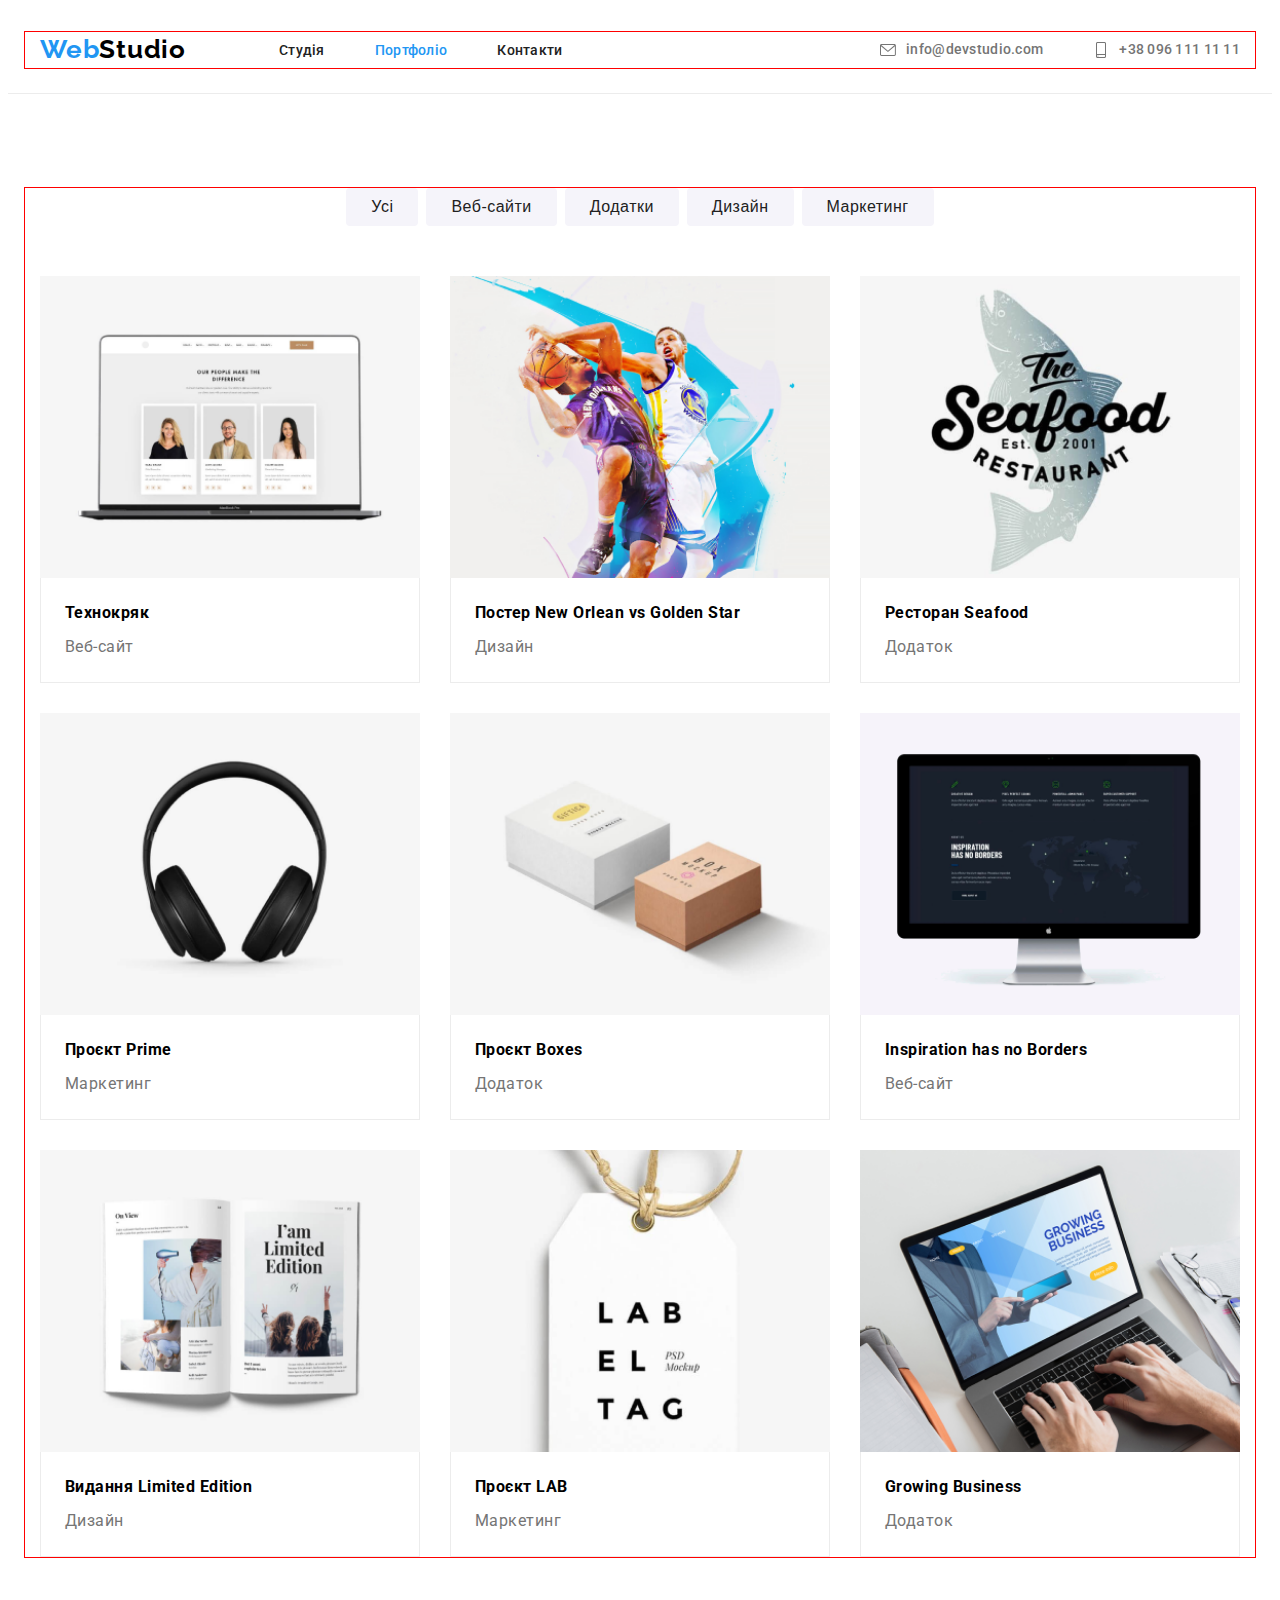
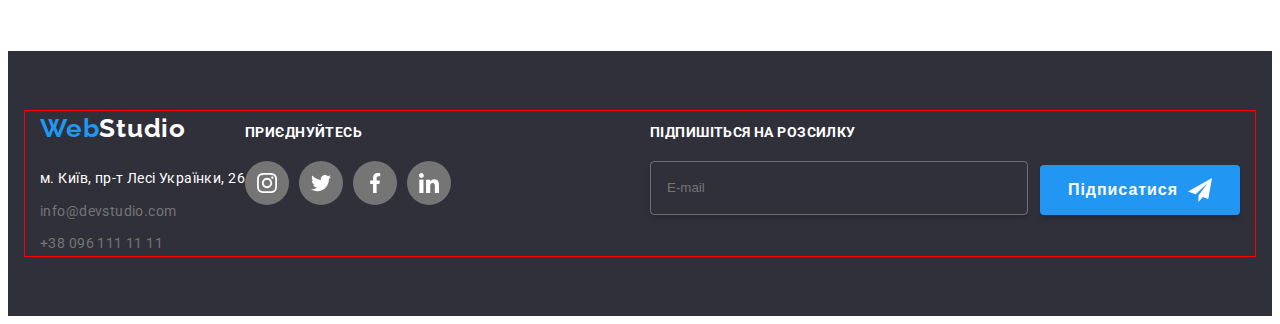
==== commit 9edc13d5: "pon" ====
--- a/pages/portfolio.html
+++ b/pages/portfolio.html
@@ -14,6 +14,11 @@
     <header class="header">
       <div class="container header__box">
       <a href="../index.html" class="header__logo"><span class="header__web">Web</span><span class="header__studio">Studio</span></a>
+      <button class="header__button" data-modal-header-open>
+        <svg class="header__burger">
+            <use href="../img/symbol-defs.svg#icon-mobile-menu"></use>
+        </svg>
+    </button>
       <nav class="header__nav">
           <ul class="header__items">
               <li class="header__item"><a href="../index.html" class="header__link ">Студія</a></li>
@@ -29,6 +34,51 @@
               <use href="../img/symbol-defs.svg#icon-smartphone"></use>
           </svg><span class="roster-span">+38 096 111 11 11</span></a></li>
       </ul>
+
+      <div class="menu is-hidden" data-header-modal>
+        <button class="menu__button" data-modal-header-close>
+          <svg class="menu__close">
+            <use href="./img/symbol-defs.svg#icon-modal-close"></use>
+          </svg>
+        </button>
+        <ul class="menu__list">
+          <li class="menu__item">
+            <a href="../index.html" class="menu__link">Студія</a>
+          </li>
+          <li class="menu__item">
+            <a href="../pages/portfolio.html" class="menu__link">Портфоліо</a>
+          </li>
+          <li class="menu__item">
+            <a href="#" class="menu__link">Контакти</a>
+          </li>
+        </ul>
+        <ul class="menu__list-contact">
+          <li class="menu__item-contact">
+            <a href="tel:+380961111111" class="menu__contact-link"
+              >+38 096 111 11 11</a
+            >
+          </li>
+          <li class="menu__item-contact">
+            <a href="mailto:info@devstudio.com" class="menu__contact-link"
+              >info@devstudio.com</a
+            >
+          </li>
+        </ul>
+        <ul class="menu__list-social">
+          <li class="menu__item-social">
+            <a href="#" class="menu__link-social">Instagram</a>
+          </li>
+          <li class="menu__item-social">
+            <a href="#" class="menu__link-social">Twitter</a>
+          </li>
+          <li class="menu__item-social">
+            <a href="#" class="menu__link-social">Facebook</a>
+          </li>
+          <li class="menu__item-social">
+            <a href="#" class="menu__link-social">LinkedIn</a>
+          </li>
+        </ul>
+      </div>
       </div>
   </header>
     <main>
--- a/style/main.min.css
+++ b/style/main.min.css
@@ -1 +1 @@
-h1,h2,h3,h4,h5,h6,p{margin:0}a{text-decoration:none}ul{list-style:none;margin:0;padding:0}img{display:block}body{font-family:"Roboto",sans-serif;box-sizing:border-box}.container{width:1200px;padding:0 15px;margin:0 auto}.header{padding-top:24px;padding-bottom:25px}.header__box{display:flex;align-items:center}.header__logo{margin-right:93px}.header__web{color:#2196f3;font-family:Raleway;font-size:26px;font-weight:700;line-height:1.38;letter-spacing:.78px}.header__studio{color:#000;font-family:Raleway;font-size:26px;font-weight:700;line-height:1.38;letter-spacing:.78px}.header__items{display:flex;gap:50px}.header__item{position:relative}.header__link{color:#212121;font-size:14px;font-weight:500;line-height:1.14;letter-spacing:.28px;transition:250ms cubic-bezier(0.4, 0, 0.2, 1)}.header__link::after{content:"";position:absolute;bottom:-33.7px;left:0;width:100%;height:4px;border-radius:2px;background:#2196f3;transition:250ms cubic-bezier(0.4, 0, 0.2, 1);opacity:0}.header__link:hover,.header__link:focus,.header__link:hover::after,.header__link:focus::after{outline:none;opacity:1;color:#2196f3}.header__list{display:flex;align-items:center;gap:50px;margin-left:auto}.header__contact{display:flex;gap:10px;color:#757575;font-size:14px;font-weight:500;line-height:1.14;letter-spacing:.28px;transition:.2s cubic-bezier(0.39, 0.575, 0.565, 1)}.header__contact:hover,.header__contact:focus{color:#2196f3;transition:250ms cubic-bezier(0.4, 0, 0.2, 1)}.header__contact:hover .header__img,.header__contact:focus .header__img{fill:#2196f3;transition:250ms cubic-bezier(0.4, 0, 0.2, 1)}.header__img{width:16px;height:12px;margin-top:auto;margin-bottom:auto;fill:#757575}.header__elem:nth-child(2) .header__img{height:16px}.current{color:#2196f3}.decision{text-align:center;background-image:linear-gradient(rgba(47, 48, 58, 0.4), rgba(47, 48, 58, 0.4)),url(../img/mechanical_office.jpg);background-repeat:no-repeat;background-position-x:center;background-size:cover;padding-top:200px;padding-bottom:200px}.decision__title{width:696px;color:#fff;text-align:center;font-size:44px;font-weight:900;line-height:1.36;letter-spacing:2.64px;text-transform:uppercase;margin-bottom:30px;margin-left:auto;margin-right:auto}.decision__btn{color:#fff;font-size:16px;font-weight:700;line-height:1.88;letter-spacing:.96px;border-radius:4px;background:#2196f3;box-shadow:0px 4px 4px 0px rgba(0,0,0,.15);padding-top:10px;padding-bottom:10px;padding-right:32px;padding-left:32px;border:none;transition:250ms cubic-bezier(0.4, 0, 0.2, 1);animation-iteration-count:infinite}.decision__btn:hover,.decision__btn:focus{background-color:#2f303a;color:#fff}.about{padding-top:94px;display:flex}.about__items{display:flex;gap:30px}.about__item:nth-child(1):before{content:"";width:270px;height:120px;flex-shrink:0;display:block;border-radius:4px;background-image:url(../img/antenna.png);background-repeat:no-repeat;background-position:center;background-color:#f5f4fa}.about__item:nth-child(2):before{content:"";width:270px;height:120px;flex-shrink:0;display:block;border-radius:4px;background-image:url(../img/clock.png);background-repeat:no-repeat;background-position:center;background-color:#f5f4fa}.about__item:nth-child(3):before{content:"";width:270px;height:120px;flex-shrink:0;display:block;border-radius:4px;background-image:url(../img/diagram.png);background-repeat:no-repeat;background-position:center;background-color:#f5f4fa}.about__item:nth-child(4):before{content:"";width:270px;height:120px;flex-shrink:0;display:block;border-radius:4px;background-image:url(../img/astronaut.png);background-repeat:no-repeat;background-position:center;background-color:#f5f4fa}.about__title{color:#000;font-size:14px;font-weight:700;line-height:1.14;letter-spacing:.42px;text-transform:uppercase;margin-bottom:10px;margin-top:30px}.about__subtitle{color:#2f303a;font-size:14px;font-weight:400;line-height:1.71;letter-spacing:.42px}.work{padding-top:94px;padding-bottom:94px}.work__title{color:#000;text-align:center;font-size:36px;font-weight:700;line-height:1.17;letter-spacing:1.08px;margin-bottom:50px}.work__items{display:flex;gap:30px}.work__item{position:relative}.work__img{width:370px;height:294px;flex-shrink:0}.work__text{display:flex;justify-content:center;align-items:center;position:absolute;bottom:0;width:370px;height:70px;background-color:rgba(47,48,58,.8);color:#f5f4fa;text-align:center;font-family:Roboto;font-size:14px;font-weight:700;line-height:1.14;letter-spacing:.42px;text-transform:uppercase}.team{padding-top:94px;padding-bottom:94px;background-color:#f5f4fa}.team__items{display:flex;gap:30px}.team__img{width:370px;height:294px;flex-shrink:0}.team__text{display:flex;justify-content:center;align-items:center;bottom:0;color:#2196f3;text-align:center;font-family:"Roboto";font-size:14px;font-weight:700;line-height:1.18;letter-spacing:.42px;text-transform:uppercase}.team__title{color:#000;text-align:center;font-size:36px;font-weight:700;line-height:1.17;letter-spacing:1.08px;margin-bottom:50px}.team__item{border-radius:0px 0px 4px 4px;box-shadow:0px 1px 3px 0px rgba(0,0,0,.12),0px 1px 1px 0px rgba(0,0,0,.14),0px 2px 1px 0px rgba(0,0,0,.2);background-color:#fff}.team__box__item{padding-top:30px;padding-bottom:16px;border-radius:0px 0px 4px 4px}.team__items{display:flex;flex-direction:row;gap:30px}.team__img{width:270px;height:260px;flex-shrink:0}.team__heading{color:#000;text-align:center;font-size:16px;font-weight:500;line-height:1.19;letter-spacing:.48px;padding-bottom:10px}.team__text{color:#757575;text-align:center;font-size:16px;font-weight:400;line-height:1.19;letter-spacing:.48px;padding-bottom:16px}.team__list{display:flex;justify-content:center;align-items:center;gap:10px}.team__element__link{display:flex;align-items:center;padding:12px 12px 12px 12px;background-color:#fff;border-radius:50%;transition:1s cubic-bezier(0.39, 0.575, 0.565, 1)}.team__element__link:hover,.team__element__link:focus{background-color:#2196f3;transition:250ms cubic-bezier(0.4, 0, 0.2, 1)}.team__element__link:hover .team__element__img,.team__element__link:focus .team__element__img{fill:#fff;transition:250ms cubic-bezier(0.4, 0, 0.2, 1)}.team__element__img{width:20px;height:20px;fill:#afb1b8;transition:.5s cubic-bezier(0.39, 0.575, 0.565, 1)}.team{padding-top:94px;padding-bottom:94px;background-color:#f5f4fa}.team__items{display:flex;gap:30px}.team__img{width:370px;height:294px;flex-shrink:0}.team__text{display:flex;justify-content:center;align-items:center;bottom:0;color:#2196f3;text-align:center;font-family:"Roboto";font-size:14px;font-weight:700;line-height:1.18;letter-spacing:.42px;text-transform:uppercase}.team__title{color:#000;text-align:center;font-size:36px;font-weight:700;line-height:1.17;letter-spacing:1.08px;margin-bottom:50px}.team__item{border-radius:0px 0px 4px 4px;box-shadow:0px 1px 3px 0px rgba(0,0,0,.12),0px 1px 1px 0px rgba(0,0,0,.14),0px 2px 1px 0px rgba(0,0,0,.2);background-color:#fff}.team__box__item{padding-top:30px;padding-bottom:16px;border-radius:0px 0px 4px 4px}.team__items{display:flex;flex-direction:row;gap:30px}.team__img{width:270px;height:260px;flex-shrink:0}.team__heading{color:#000;text-align:center;font-size:16px;font-weight:500;line-height:1.19;letter-spacing:.48px;padding-bottom:10px}.team__text{color:#757575;text-align:center;font-size:16px;font-weight:400;line-height:1.19;letter-spacing:.48px;padding-bottom:16px}.team__list{display:flex;justify-content:center;align-items:center;gap:10px}.team__element__link{display:flex;align-items:center;padding:12px 12px 12px 12px;background-color:#fff;border-radius:50%;transition:1s cubic-bezier(0.39, 0.575, 0.565, 1)}.team__element__link:hover,.team__element__link:focus{background-color:#2196f3;transition:250ms cubic-bezier(0.4, 0, 0.2, 1)}.team__element__link:hover .team__element__img,.team__element__link:focus .team__element__img{fill:#fff;transition:250ms cubic-bezier(0.4, 0, 0.2, 1)}.team__element__img{width:20px;height:20px;fill:#afb1b8;transition:.5s cubic-bezier(0.39, 0.575, 0.565, 1)}.clients{padding-top:94px;padding-bottom:94px}.clients__title{color:#000;text-align:center;font-size:36px;font-weight:700;line-height:1.17;letter-spacing:1.08px;margin-bottom:50px}.clients__items{display:flex;justify-content:space-between}.clients__link{display:flex;align-items:center;justify-content:center;border-radius:4px;border:1px solid #afb1b8;width:170px;height:92px;fill:#afb1b8;transition:.5s cubic-bezier(0.39, 0.575, 0.565, 1)}.clients__link:hover,.clients__link:focus{fill:#2196f3;border:1px solid #2196f3;transition:250ms cubic-bezier(0.4, 0, 0.2, 1)}.clients__img{width:106px;height:60px}.footer{background-color:#2f303a;padding-top:60px;padding-bottom:60px}.footer__container{align-items:baseline}.footer__address{color:#fff;font-size:14px;font-weight:400;line-height:1.69;letter-spacing:.42px;margin-right:70px}.footer__items{margin-top:20px}.footer__item{margin-bottom:9px;font-style:normal}.footer__item:last-child{margin-bottom:0px}.footer__link{color:#757575;font-size:14px;font-weight:400;line-height:1.71;letter-spacing:.42px}.footer__web{color:#2196f3;font-family:Raleway;font-size:26px;font-weight:700;line-height:1.38;letter-spacing:.78px}.footer__studio{color:#fff;font-family:Raleway;font-size:26px;font-weight:700;line-height:1.38;letter-spacing:.78px}.footer__title{color:#fff;font-size:14px;font-weight:700;line-height:1.14;letter-spacing:.42px;text-transform:uppercase;margin-bottom:20px}.footer__list{display:flex;gap:10px}.footer__element__link{display:flex;align-items:center;padding:12px 12px 12px 12px;background-color:#757575;border-radius:50%;transition:1s cubic-bezier(0.39, 0.575, 0.565, 1)}.footer__element__link:hover,.footer__element__link:focus{background-color:#2196f3;transition:250ms cubic-bezier(0.4, 0, 0.2, 1)}.footer__element__img{width:20px;height:20px;fill:#fff}.footer__mailing__signature{color:#fff;font-size:14px;font-weight:700;line-height:1.14;letter-spacing:.42px;text-transform:uppercase;margin-bottom:20px;display:block}.footer__mailing__form{display:flex}.footer__mailing__input{width:358px;height:50px;border-radius:4px;border:1px solid rgba(255,255,255,.3);background:rgba(33,150,243,0);box-shadow:0px 4px 4px 0px rgba(0,0,0,.15);padding-left:16px;margin-right:12px}.footer__mailing__input:focus{outline:none;transition:250ms cubic-bezier(0.4, 0, 0.2, 1)}.footer__mailing__btn{display:flex;justify-content:center;align-items:center;width:200px;height:50px;color:#fff;font-size:16px;font-weight:700;line-height:1.88;letter-spacing:.96px;border-radius:4px;background:#2196f3;box-shadow:0px 4px 4px 0px rgba(0,0,0,.15);border:none;margin-top:36px;transition:250ms cubic-bezier(0.4, 0, 0.2, 1)}.footer__mailing__btn:hover,.footer__mailing__btn:focus{outline:none;color:#fff;cursor:pointer;transition:250ms cubic-bezier(0.4, 0, 0.2, 1)}.footer__mailing__btn:hover__mailing__img,.footer__mailing__btn:focus__mailing__img{transition:250ms cubic-bezier(0.4, 0, 0.2, 1);fill:#fff}.footer>.container{display:flex;gap:70px}.footer__mailing__img{margin-left:10px;width:24px;height:24px;fill:#fff;transition:250ms cubic-bezier(0.4, 0, 0.2, 1)}.backdrop{position:fixed;top:0;left:0;right:0;bottom:0;display:flex;justify-content:center;align-items:center;opacity:1}.is-hidden{opacity:0;pointer-events:none}.modal{background-color:#fff;padding:40px;position:relative}.modal-title{color:#000;text-align:center;font-size:20px;font-weight:700;line-height:normal;letter-spacing:.6px;margin-bottom:12px}.modal-signature{color:#757575;font-size:12px;font-weight:400;line-height:normal;letter-spacing:.12px}.modal-input{width:448px;height:40px;display:block;margin-top:4px;border-radius:4px;border:1px solid rgba(33,33,33,.2);padding-left:50px;padding-right:30px}.modal-com{width:448px;height:120px;border-radius:4px;border:1px solid rgba(33,33,33,.2);resize:none;padding:12px 16px;color:rgba(117,117,117,.5);font-size:12px;font-weight:400;line-height:normal;letter-spacing:.12px;margin-bottom:20px;display:block}.modal-chek{display:flex;align-items:center;justify-content:center}.modal-wraper{position:relative}.chek-input{width:16px;height:15px}.modal-icon{width:15px;height:15px;fill:#444;position:absolute;top:11px;left:30px}.modal-input:hover,.modal-input:focus{border:none;outline:1px solid #2196f3;transition:250ms cubic-bezier(0.4, 0, 0.2, 1)}.modal-input:hover+.modal-icon,.modal-input:focus+.modal-icon{fill:#2196f3;transition:250ms cubic-bezier(0.4, 0, 0.2, 1)}.chek-span{color:#757575;font-size:14px;font-weight:400;line-height:24px;letter-spacing:.42px;margin-left:8px;margin-right:4px}.check-link{color:#2196f3;font-size:14px;font-weight:400;line-height:24px;letter-spacing:.42px;text-decoration-line:underline}.modal-btn{width:200px;height:50px;border-radius:4px;background:#2196f3;box-shadow:0px 4px 4px 0px rgba(0,0,0,.15);color:#fff;text-align:center;font-size:16px;font-weight:700;line-height:30px;letter-spacing:.96px;border:none;margin-top:30px;margin-left:auto;margin-right:auto;display:block}.modal-btn:active{background-color:#2f303a}.btn-close{width:40px;height:40px;border-radius:50%;display:flex;align-items:center;justify-content:center;background-color:rgba(0,0,0,0);position:absolute;right:10px;top:10px;border:none;outline:1px solid gray}.btn-close:hover,.btn-close:focus{transition:250ms cubic-bezier(0.4, 0, 0.2, 1)}.btn-close:hover .icon-close,.btn-close:focus .icon-close{fill:#2196f3;transition:250ms cubic-bezier(0.4, 0, 0.2, 1)}.icon-close{width:20px;height:20px;fill:#000}.goods{padding-top:94px;padding-bottom:50px;border-top:1px solid #ececec}.goods__btns{display:flex;justify-content:center;gap:8px;margin-bottom:50px}.goods__btns_:hover,.goods__btns_:focus{color:#fff;text-align:center;font-size:16px;font-weight:500;line-height:1.62;letter-spacing:.48px;border-radius:4px;background:#2196f3;box-shadow:0px 3px 1px 0px rgba(0,0,0,.1),0px 1px 2px 0px rgba(0,0,0,.08),0px 2px 2px 0px rgba(0,0,0,.12);transition:250ms cubic-bezier(0.4, 0, 0.2, 1)}.goods__btns_{color:#212121;text-align:center;font-size:16px;font-weight:500;line-height:1.62;letter-spacing:.48px;border-radius:4px;background:#f5f4fa;padding-top:6px;padding-bottom:6px;padding-right:25px;padding-left:25px;border:none;transition:.5s cubic-bezier(0.39, 0.575, 0.565, 1)}.goods__items{display:flex;flex-wrap:wrap;gap:30px}.goods__item{flex-basis:calc((100% - 60px)/3);transition:250ms cubic-bezier(0.4, 0, 0.2, 1)}.goods__item:hover .goods__opacity,.goods__item:focus .goods__opacity{opacity:1;transform:translateY(-294px)}.goods__item:hover,.goods__item:focus-within{box-shadow:0px 1px 1px 0px rgba(0,0,0,.12),0px 4px 4px rgba(0,0,0,.06),1px 4px 6px rgba(0,0,0,.16)}.goods__item:focus-within .goods__opacity{opacity:1}.goods__link:focus{outline:none}.goods__wrraper{position:relative;overflow:hidden}.goods__img{width:100%}.goods__opacity{background:rgba(33,150,243,.9);position:absolute;padding:63px 24px;top:294px;left:0px;transform:translateY(100%);transition:250ms cubic-bezier(0.4, 0, 0.2, 1)}.goods__opacity__text{color:#fff;font-size:18px;font-weight:400;line-height:1.56;letter-spacing:.54px}.goods__box{border:1px solid #ececec;border-top:none;width:370px;padding-right:24px;padding-left:24px;padding-top:20px;padding-bottom:20px}.goods__caption{color:#000;font-size:16px;font-weight:700;line-height:1.88;letter-spacing:.48px;margin-bottom:4px}.goods__text{color:#757575;font-size:16px;font-weight:400;line-height:1.88;letter-spacing:.48px}/*# sourceMappingURL=main.min.css.map */+h1,h2,h3,h4,h5,h6,p{margin:0}a{text-decoration:none}ul{list-style:none;margin:0;padding:0}img{display:block;width:100%;max-width:100%;height:auto}body{font-family:"Roboto",sans-serif;box-sizing:border-box}.container{max-width:1200px;padding:0 15px;margin:0 auto;outline:solid 1px red}@media screen and (min-width: 480px){.container{width:480px}}@media screen and (min-width: 768px){.container{width:768px}}@media screen and (min-width: 1200px){.container{width:1200px}}.header{padding-top:16px;padding-bottom:16px}@media screen and (min-width: 768px){.header{padding-top:21px;padding-bottom:21px}}@media screen and (min-width: 1200px){.header{padding-top:24px;padding-bottom:25px}}.header__box{display:flex;align-items:center}.header__logo{margin-right:auto}@media screen and (min-width: 768px){.header__logo{margin-right:88px}}@media screen and (min-width: 1200px){.header__logo{margin-right:93px}}.header__web{color:#2196f3;font-family:Raleway;font-size:26px;font-weight:700;line-height:1.38;letter-spacing:.78px}.header__studio{color:#000;font-family:Raleway;font-size:26px;font-weight:700;line-height:1.38;letter-spacing:.78px}.header__nav{display:none}@media screen and (min-width: 768px){.header__nav{display:block}}.header__items{display:flex;gap:50px}.header__item{position:relative}.header__link{color:#212121;font-size:14px;font-weight:500;line-height:1.14;letter-spacing:.28px;transition:250ms cubic-bezier(0.4, 0, 0.2, 1)}.header__link::after{content:"";position:absolute;bottom:-33.7px;left:0;width:100%;height:4px;border-radius:2px;background:#2196f3;transition:250ms cubic-bezier(0.4, 0, 0.2, 1);opacity:0}.header__link:hover,.header__link:focus,.header__link:hover::after,.header__link:focus::after{outline:none;opacity:1;color:#2196f3}.header__list{display:none;margin-left:auto}@media screen and (min-width: 768px){.header__list{display:flex;flex-direction:column;gap:10px;align-items:start}}@media screen and (min-width: 1200px){.header__list{gap:50px;flex-direction:row;align-items:center}}.header__contact{display:flex;gap:10px;color:#757575;font-size:14px;font-weight:500;line-height:1.14;letter-spacing:.28px;transition:.2s cubic-bezier(0.39, 0.575, 0.565, 1)}.header__contact:hover,.header__contact:focus{color:#2196f3;transition:250ms cubic-bezier(0.4, 0, 0.2, 1)}.header__contact:hover .header__img,.header__contact:focus .header__img{fill:#2196f3;transition:250ms cubic-bezier(0.4, 0, 0.2, 1)}.header__img{width:16px;height:12px;margin-top:auto;margin-bottom:auto;fill:#757575}.header__elem:nth-child(2) .header__img{height:16px}.current{color:#2196f3}.menu{width:100vw;height:100vh;top:0;left:0;position:fixed;background-color:#fff;box-shadow:0px 4px 8px 0px rgba(0,0,0,.04),0px 2px 4px 0px rgba(0,0,0,.08),0px 1px 3px 0px rgba(0,0,0,.16);padding-top:48px;padding-left:40px;padding-bottom:48px;z-index:1}.header__button{border:none;background:rgba(0,0,0,0);display:block}@media screen and (min-width: 768px){.header__button{display:none}}.header__burger{fill:#000;width:40px;height:40px}.menu__button{background:rgba(0,0,0,0);border:none;position:absolute;top:10px;right:15px}.menu__close{width:20px;height:20px}.menu__list{padding-bottom:210px}.menu__link{color:#000;font-family:Roboto;font-size:40px;font-style:normal;font-weight:500;line-height:normal;letter-spacing:.8px}.menu__link:hover,.menu__link:focus{color:#2196f3;font-family:Roboto;font-size:40px;font-style:normal;font-weight:500;line-height:normal;letter-spacing:.8px}.menu__list-contact{padding-bottom:32px}.menu__contact-link{color:#757575;gap:32px;font-family:Roboto;font-size:24px;font-style:normal;font-weight:500;line-height:normal;letter-spacing:.48px}.menu__contact-link:hover{color:#2196f3;gap:32px;font-family:Roboto;font-size:24px;font-style:normal;font-weight:500;line-height:normal;letter-spacing:.48px}.menu__list-social{display:flex;gap:20px}.menu__link-social{color:#2196f3;font-family:Roboto;font-size:11px;font-style:normal;font-weight:500;line-height:5px;letter-spacing:.36px}.decision{text-align:center;background-image:linear-gradient(rgba(47, 48, 58, 0.4), rgba(47, 48, 58, 0.4)),url(../img/mechanical_office.jpg);background-repeat:no-repeat;background-position-x:center;background-size:cover;padding-top:118px;padding-bottom:118px}@media screen and (min-width: 1200px){.decision{padding-top:200px;padding-bottom:200px}}.decision__title{width:100%;color:#fff;text-align:center;font-size:26px;font-weight:900;line-height:1.61;letter-spacing:1.56px;text-transform:uppercase;margin-bottom:30px;margin-left:auto;margin-right:auto}@media screen and (min-width: 768px){.decision__title{width:360px}}@media screen and (min-width: 1200px){.decision__title{font-size:44px;line-height:1.36;letter-spacing:2.64px;width:696px}}.decision__btn{color:#fff;font-size:16px;font-weight:700;line-height:1.88;letter-spacing:.96px;border-radius:4px;background:#2196f3;box-shadow:0px 4px 4px 0px rgba(0,0,0,.15);padding:10px 24px;border:none;transition:250ms cubic-bezier(0.4, 0, 0.2, 1);animation-iteration-count:infinite}.decision__btn:hover,.decision__btn:focus{background-color:#2f303a;color:#fff}@media screen and (min-width: 1200px){.decision__btn{padding:10px 32px}}.about{padding-top:60px;padding-bottom:60px}@media screen and (min-width: 1200px){.about{padding-top:94px;padding-bottom:0}}.about__items{display:flex;gap:30px;flex-wrap:wrap}.about__item::before{content:"";width:100%;height:120px;flex-shrink:0;display:block;border-radius:4px;background-image:url(../img/antenna.png);background-repeat:no-repeat;background-position:center;background-color:#f5f4fa}@media screen and (min-width: 480px){.about__item::before{width:450px}}@media screen and (min-width: 768px){.about__item::before{width:354px}}@media screen and (min-width: 1200px){.about__item::before{width:270px}}.about__item:nth-child(2):before{background-image:url(../img/clock.png)}.about__item:nth-child(3):before{background-image:url(../img/diagram.png)}.about__item:nth-child(4):before{background-image:url(../img/astronaut.png)}.about__title{color:#000;font-size:14px;font-weight:700;line-height:1.14;letter-spacing:.42px;text-transform:uppercase;margin-bottom:10px;margin-top:30px}.about__subtitle{color:#2f303a;font-size:14px;font-weight:400;line-height:1.71;letter-spacing:.42px;width:100%}@media screen and (min-width: 480px){.about__subtitle{width:450px}}@media screen and (min-width: 768px){.about__subtitle{width:354px}}@media screen and (min-width: 1200px){.about__subtitle{width:270px}}.work{display:none}@media screen and (min-width: 1200px){.work{display:block;padding-top:94px;padding-bottom:94px}}.work__title{color:#000;text-align:center;font-size:36px;font-weight:700;line-height:1.17;letter-spacing:1.08px;margin-bottom:50px}.work__items{display:flex;gap:30px}.work__item{position:relative}.work__img{width:370px;height:294px;flex-shrink:0}.work__text{display:flex;justify-content:center;align-items:center;position:absolute;bottom:0;width:370px;height:70px;background-color:rgba(47,48,58,.8);color:#f5f4fa;text-align:center;font-family:Roboto;font-size:14px;font-weight:700;line-height:1.14;letter-spacing:.42px;text-transform:uppercase}.team{padding-top:60px;padding-bottom:60px;background-color:#f5f4fa}@media screen and (min-width: 768px){.team{padding-top:60px;padding-bottom:60px}}@media screen and (min-width: 1200px){.team{padding-top:94px;padding-bottom:94px}}.team__items{display:flex;gap:30px;flex-wrap:wrap}.team__text{display:flex;justify-content:center;align-items:center;bottom:0;color:#2196f3;text-align:center;font-family:"Roboto";font-size:14px;font-weight:700;line-height:1.18;letter-spacing:.42px;text-transform:uppercase}.team__title{color:#000;text-align:center;font-size:36px;font-weight:700;line-height:1.17;letter-spacing:1.08px;margin-bottom:30px}@media screen and (min-width: 1200px){.team__title{margin-bottom:50px}}.team__item{border-radius:0px 0px 4px 4px;box-shadow:0px 1px 3px 0px rgba(0,0,0,.12),0px 1px 1px 0px rgba(0,0,0,.14),0px 2px 1px 0px rgba(0,0,0,.2);background-color:#fff;flex-basis:100%}@media screen and (min-width: 768px){.team__item{flex-basis:calc((100% - 30px)/2)}}@media screen and (min-width: 1200px){.team__item{flex-basis:calc((100% - 90px)/4)}}.team__img{background-color:red}.team__box__item{padding-top:30px;padding-bottom:16px;border-radius:0px 0px 4px 4px}.team__items{display:flex;flex-direction:row;gap:30px}.team__heading{color:#000;text-align:center;font-size:16px;font-weight:500;line-height:1.19;letter-spacing:.48px;padding-bottom:10px}.team__text{color:#757575;text-align:center;font-size:16px;font-weight:400;line-height:1.19;letter-spacing:.48px;padding-bottom:16px}.team__list{display:flex;justify-content:center;align-items:center;gap:10px}.team__element__link{display:flex;align-items:center;padding:12px 12px 12px 12px;background-color:#fff;border-radius:50%;transition:1s cubic-bezier(0.39, 0.575, 0.565, 1)}.team__element__link:hover,.team__element__link:focus{background-color:#2196f3;transition:250ms cubic-bezier(0.4, 0, 0.2, 1)}.team__element__link:hover .team__element__img,.team__element__link:focus .team__element__img{fill:#fff;transition:250ms cubic-bezier(0.4, 0, 0.2, 1)}.team__element__img{width:20px;height:20px;fill:#afb1b8;transition:.5s cubic-bezier(0.39, 0.575, 0.565, 1)}.team{padding-top:60px;padding-bottom:60px;background-color:#f5f4fa}@media screen and (min-width: 768px){.team{padding-top:60px;padding-bottom:60px}}@media screen and (min-width: 1200px){.team{padding-top:94px;padding-bottom:94px}}.team__items{display:flex;gap:30px;flex-wrap:wrap}.team__text{display:flex;justify-content:center;align-items:center;bottom:0;color:#2196f3;text-align:center;font-family:"Roboto";font-size:14px;font-weight:700;line-height:1.18;letter-spacing:.42px;text-transform:uppercase}.team__title{color:#000;text-align:center;font-size:36px;font-weight:700;line-height:1.17;letter-spacing:1.08px;margin-bottom:30px}@media screen and (min-width: 1200px){.team__title{margin-bottom:50px}}.team__item{border-radius:0px 0px 4px 4px;box-shadow:0px 1px 3px 0px rgba(0,0,0,.12),0px 1px 1px 0px rgba(0,0,0,.14),0px 2px 1px 0px rgba(0,0,0,.2);background-color:#fff;flex-basis:100%}@media screen and (min-width: 768px){.team__item{flex-basis:calc((100% - 30px)/2)}}@media screen and (min-width: 1200px){.team__item{flex-basis:calc((100% - 90px)/4)}}.team__img{background-color:red}.team__box__item{padding-top:30px;padding-bottom:16px;border-radius:0px 0px 4px 4px}.team__items{display:flex;flex-direction:row;gap:30px}.team__heading{color:#000;text-align:center;font-size:16px;font-weight:500;line-height:1.19;letter-spacing:.48px;padding-bottom:10px}.team__text{color:#757575;text-align:center;font-size:16px;font-weight:400;line-height:1.19;letter-spacing:.48px;padding-bottom:16px}.team__list{display:flex;justify-content:center;align-items:center;gap:10px}.team__element__link{display:flex;align-items:center;padding:12px 12px 12px 12px;background-color:#fff;border-radius:50%;transition:1s cubic-bezier(0.39, 0.575, 0.565, 1)}.team__element__link:hover,.team__element__link:focus{background-color:#2196f3;transition:250ms cubic-bezier(0.4, 0, 0.2, 1)}.team__element__link:hover .team__element__img,.team__element__link:focus .team__element__img{fill:#fff;transition:250ms cubic-bezier(0.4, 0, 0.2, 1)}.team__element__img{width:20px;height:20px;fill:#afb1b8;transition:.5s cubic-bezier(0.39, 0.575, 0.565, 1)}.clients{padding-top:60px;padding-bottom:60px}@media screen and (min-width: 1200px){.clients{padding-top:94px;padding-bottom:94px}}.clients__title{color:#000;text-align:center;font-size:36px;font-weight:700;line-height:1.17;letter-spacing:1.08px;margin-bottom:30px}@media screen and (min-width: 1200px){.clients__title{margin-bottom:50px}}.clients__items{display:flex;gap:30px;flex-wrap:wrap}.clients__item{flex-basis:calc((100% - 30px)/2)}@media screen and (min-width: 768px){.clients__item{flex-basis:calc((100% - 60px)/3)}}@media screen and (min-width: 1200px){.clients__item{flex-basis:calc((100% - 150px)/6)}}.clients__link{display:flex;align-items:center;justify-content:center;border-radius:4px;border:1px solid #afb1b8;width:100%;height:92px;fill:#afb1b8;transition:.5s cubic-bezier(0.39, 0.575, 0.565, 1)}.clients__link:hover,.clients__link:focus{fill:#2196f3;border:1px solid #2196f3;transition:250ms cubic-bezier(0.4, 0, 0.2, 1)}@media screen and (min-width: 480px){.clients__link{width:210px}}@media screen and (min-width: 768px){.clients__link{width:226px}}@media screen and (min-width: 1200px){.clients__link{width:170px}}.clients__img{width:106px;height:60px}.footer{background-color:#2f303a;padding-top:60px;padding-bottom:60px}.footer__container{align-items:baseline;display:flex;flex-wrap:wrap;justify-content:center;gap:60px}@media screen and (min-width: 768px){.footer__container{gap:0px}}.footer__address{color:#fff;font-size:14px;font-weight:400;line-height:1.69;letter-spacing:.42px}.footer__address-box{text-align:center}@media screen and (min-width: 768px){.footer__address-box{margin-right:165px}}@media screen and (min-width: 1200px){.footer__address-box{margin-right:70px;text-align:start}}.footer__items{margin-top:20px}.footer__item{margin-bottom:9px;font-style:normal}.footer__item:last-child{margin-bottom:0px}.footer__link{color:#757575;font-size:14px;font-weight:400;line-height:1.71;letter-spacing:.42px}.footer__logo{display:inline-block;margin-bottom:20px}.footer__web{color:#2196f3;font-family:Raleway;font-size:26px;font-weight:700;line-height:1.38;letter-spacing:.78px}.footer__studio{color:#fff;font-family:Raleway;font-size:26px;font-weight:700;line-height:1.38;letter-spacing:.78px}.footer__networks{text-align:center}@media screen and (min-width: 1200px){.footer__networks{text-align:start}}.footer__title{color:#fff;font-size:14px;font-weight:700;line-height:1.14;letter-spacing:.42px;text-transform:uppercase;margin-bottom:20px}.footer__list{display:flex;gap:10px}.footer__element__link{display:flex;align-items:center;padding:12px 12px 12px 12px;background-color:#757575;border-radius:50%;transition:1s cubic-bezier(0.39, 0.575, 0.565, 1)}.footer__element__link:hover,.footer__element__link:focus{background-color:#2196f3;transition:250ms cubic-bezier(0.4, 0, 0.2, 1)}.footer__element__img{width:20px;height:20px;fill:#fff}.footer__mailing{text-align:center}@media screen and (min-width: 768px){.footer__mailing{margin-top:60px}}@media screen and (min-width: 1200px){.footer__mailing{text-align:start;margin-left:auto;margin-top:0}}.footer__mailing__signature{color:#fff;font-size:14px;font-weight:700;line-height:1.14;letter-spacing:.42px;text-transform:uppercase;margin-bottom:20px;display:block}.footer__mailing__form{display:flex;flex-direction:column;gap:20px}@media screen and (min-width: 1200px){.footer__mailing__form{flex-direction:row;gap:12px;align-items:end}}.footer__mailing__input{width:100%;height:50px;border-radius:4px;border:1px solid rgba(255,255,255,.3);background:rgba(33,150,243,0);box-shadow:0px 4px 4px 0px rgba(0,0,0,.15);padding-left:16px}@media screen and (min-width: 480px){.footer__mailing__input{width:450px}}@media screen and (min-width: 1200px){.footer__mailing__input{width:358px}}.footer__mailing__input:focus{outline:none;transition:250ms cubic-bezier(0.4, 0, 0.2, 1)}.footer__mailing__btn{display:flex;justify-content:center;align-items:center;width:200px;height:50px;color:#fff;font-size:16px;font-weight:700;line-height:1.88;letter-spacing:.96px;border-radius:4px;background:#2196f3;box-shadow:0px 4px 4px 0px rgba(0,0,0,.15);border:none;transition:250ms cubic-bezier(0.4, 0, 0.2, 1);margin-left:auto;margin-right:auto}.footer__mailing__btn:hover,.footer__mailing__btn:focus{outline:none;color:#fff;cursor:pointer;transition:250ms cubic-bezier(0.4, 0, 0.2, 1)}.footer__mailing__btn:hover__mailing__img,.footer__mailing__btn:focus__mailing__img{transition:250ms cubic-bezier(0.4, 0, 0.2, 1);fill:#fff}.footer__mailing__img{margin-left:10px;width:24px;height:24px;fill:#fff;transition:250ms cubic-bezier(0.4, 0, 0.2, 1)}.backdrop{position:fixed;top:0;left:0;right:0;bottom:0;display:flex;justify-content:center;align-items:center;opacity:1}.is-hidden{opacity:0;pointer-events:none}.modal{background-color:#fff;padding:40px;position:relative}.modal__title{color:#000;text-align:center;font-size:20px;font-weight:700;line-height:normal;letter-spacing:.6px;margin-bottom:12px}.modal__signature{color:#757575;font-size:12px;font-weight:400;line-height:normal;letter-spacing:.12px}.modal__input{width:448px;height:40px;display:block;margin-top:4px;border-radius:4px;border:1px solid rgba(33,33,33,.2);padding-left:50px;padding-right:30px}.modal__com{width:448px;height:120px;border-radius:4px;border:1px solid rgba(33,33,33,.2);resize:none;padding:12px 16px;color:rgba(117,117,117,.5);font-size:12px;font-weight:400;line-height:normal;letter-spacing:.12px;margin-bottom:20px;display:block}.modal__chek{display:flex;align-items:center;justify-content:center}.modal__wraper{position:relative}.chek__input{width:16px;height:15px}.modal__icon{width:15px;height:15px;fill:#444;position:absolute;top:11px;left:30px}.modal__input:hover,.modal__input:focus{border:none;outline:1px solid #2196f3;transition:250ms cubic-bezier(0.4, 0, 0.2, 1)}.modal__input:hover+.modal__icon,.modal__input:focus+.modal__icon{fill:#2196f3;transition:250ms cubic-bezier(0.4, 0, 0.2, 1)}.chek__span{color:#757575;font-size:14px;font-weight:400;line-height:24px;letter-spacing:.42px;margin-left:8px;margin-right:4px}.check__link{color:#2196f3;font-size:14px;font-weight:400;line-height:24px;letter-spacing:.42px;text-decoration-line:underline}.modal__btn{width:200px;height:50px;border-radius:4px;background:#2196f3;box-shadow:0px 4px 4px 0px rgba(0,0,0,.15);color:#fff;text-align:center;font-size:16px;font-weight:700;line-height:30px;letter-spacing:.96px;border:none;margin-top:30px;margin-left:auto;margin-right:auto;display:block}.modal__btn:active{background-color:#2f303a}.btn__close{width:40px;height:40px;border-radius:50%;display:flex;align-items:center;justify-content:center;background-color:rgba(0,0,0,0);position:absolute;right:10px;top:10px;border:none;outline:1px solid gray}.btn__close:hover,.btn__close:focus{transition:250ms cubic-bezier(0.4, 0, 0.2, 1)}.btn__close:hover .icon__close,.btn__close:focus .icon__close{fill:#2196f3;transition:250ms cubic-bezier(0.4, 0, 0.2, 1)}.icon__close{width:20px;height:20px;fill:#000}.goods{padding-top:60px;padding-bottom:60px;border-top:1px solid #ececec}@media screen and (min-width: 1200px){.goods{padding-top:94px;padding-bottom:94px}}.goods__list{display:flex;justify-content:start;gap:8px;row-gap:15px;margin-bottom:40px;flex-wrap:wrap}@media screen and (min-width: 768px){.goods__list{justify-content:center}}@media screen and (min-width: 1200px){.goods__list{margin-bottom:50px}}.goods__btn{color:#212121;text-align:center;font-size:16px;font-weight:500;line-height:1.62;letter-spacing:.48px;border-radius:4px;background:#f5f4fa;padding-top:6px;padding-bottom:6px;padding-right:25px;padding-left:25px;border:none;transition:250ms cubic-bezier(0.4, 0, 0.2, 1)}.goods__btn:hover,.goods__btn:focus{color:#fff;text-align:center;font-size:16px;font-weight:500;line-height:1.62;letter-spacing:.48px;border-radius:4px;background:#2196f3;box-shadow:0px 3px 1px 0px rgba(0,0,0,.1),0px 1px 2px 0px rgba(0,0,0,.08),0px 2px 2px 0px rgba(0,0,0,.12)}.goods__items{display:flex;flex-wrap:wrap;gap:30px}.goods__item{flex-basis:100%;transition:250ms cubic-bezier(0.4, 0, 0.2, 1)}@media screen and (min-width: 768px){.goods__item{flex-basis:calc((100% - 30px)/2)}}@media screen and (min-width: 1200px){.goods__item{flex-basis:calc((100% - 60px)/3)}}.goods__item:hover,.goods__item:focus-within{box-shadow:0px 1px 1px 0px rgba(0,0,0,.12),0px 4px 4px rgba(0,0,0,.06),1px 4px 6px rgba(0,0,0,.16)}.goods:focus-within .goods__opacity{opacity:1}.goods__wrraper{position:relative;overflow:hidden}.goods__img{width:100%}.goods__opacity{background:rgba(33,150,243,.9);position:absolute;padding:63px 24px;top:0px;left:0px;transform:translateY(100%);transition:250ms cubic-bezier(0.4, 0, 0.2, 1);width:100%;height:100%}.goods__opacity__text{color:#fff;font-size:18px;font-weight:400;line-height:1.56;letter-spacing:.54px}.goods__box{border:1px solid #ececec;border-top:none;padding-right:24px;padding-left:24px;padding-top:20px;padding-bottom:20px}.goods__caption{color:#000;font-size:16px;font-weight:700;line-height:1.88;letter-spacing:.48px;margin-bottom:4px}.goods__text{color:#757575;font-size:16px;font-weight:400;line-height:1.88;letter-spacing:.48px}.goods__item:hover .goods__opacity,.goods__item:focus .goods__opacity{opacity:1;transform:translateY(0)}/*# sourceMappingURL=main.min.css.map */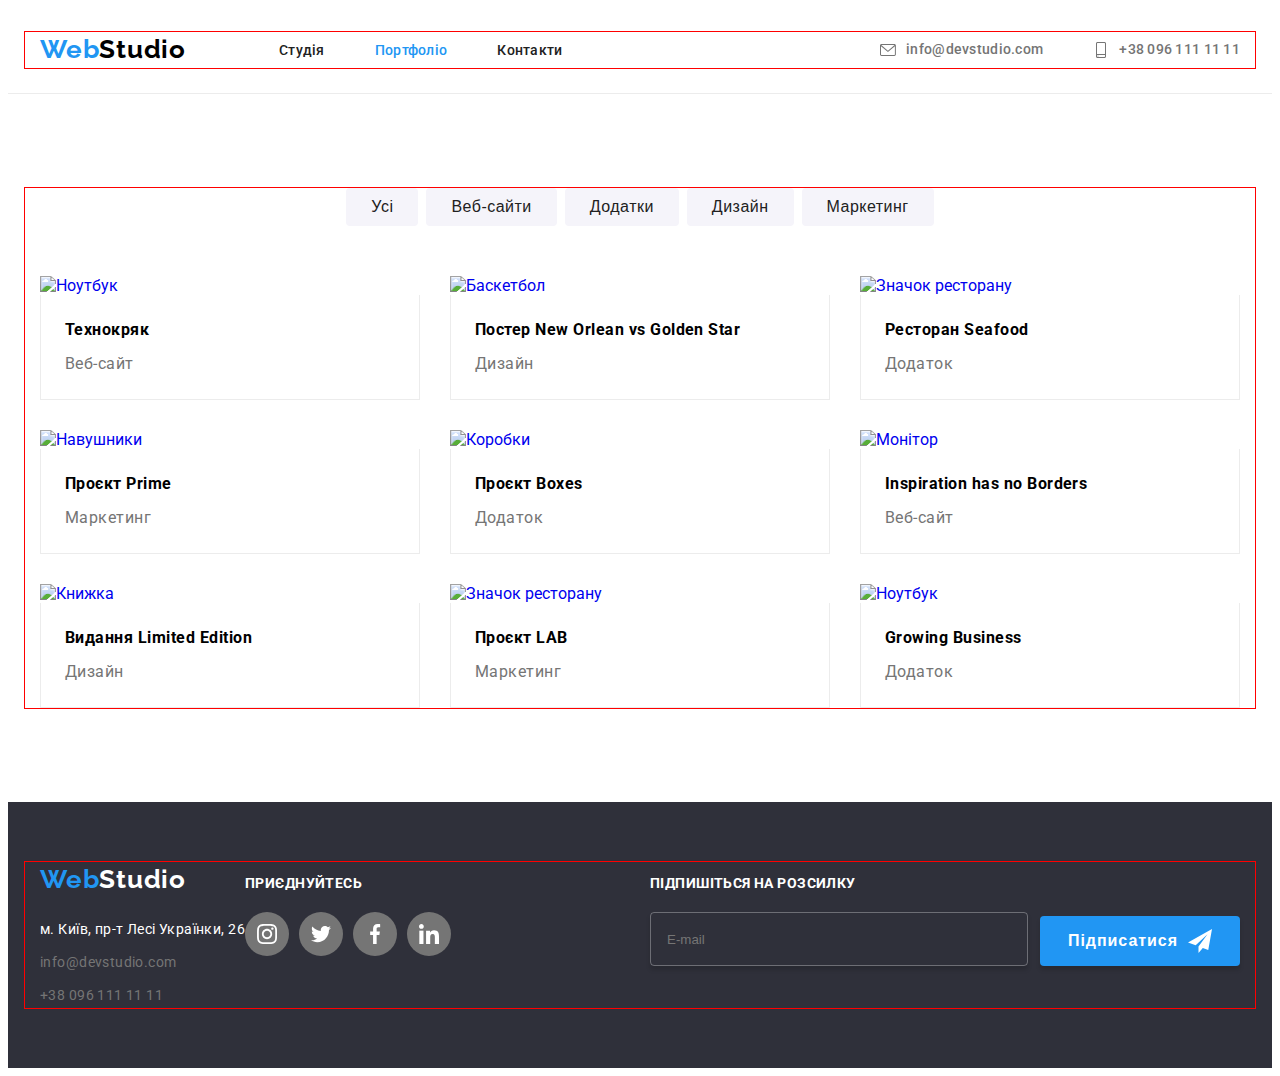
==== commit 70eb1d52: "pon" ====
--- a/pages/portfolio.html
+++ b/pages/portfolio.html
@@ -38,7 +38,7 @@
       <div class="menu is-hidden" data-header-modal>
         <button class="menu__button" data-modal-header-close>
           <svg class="menu__close">
-            <use href="./img/symbol-defs.svg#icon-modal-close"></use>
+            <use href="../img/symbol-defs.svg#icon-modal-close"></use>
           </svg>
         </button>
         <ul class="menu__list">
@@ -96,7 +96,12 @@
           <li class="goods__item">
             <a href="#" class="goods__link">
             <div class="goods__wrraper">
+              <picture>
+                <source srcset="../img/desktop/desktop-technokrak@1x.webp 1x, ../img/desktop/desktop-technokrak@2x.webp 2x" media="(min-width: 1200px)">
+              <source srcset="../img/tablet/tablet-technokrak@1x.webp 1x, ../img/tablet/tablet-technokrak@2x.webp 2x" media="(min-width: 768px)">
+              <source srcset="../img/mobile/mobile-technokrak@1x.webp 1x, ../img/mobile/mobile-technokrak@2x.webp 2x"  media="(max-width: 767px)">
             <img src="../img/komputer.png" alt="Ноутбук" class="goods__img"/>
+              </picture>
             <div class="goods__opacity"><p class="goods__opacity__text">Ресурс пропонує комплексні пропозиції з різним рівнем функціоналу та сервісів. Все це дозволить відвідувачу отримати вичерпні відомості про компанію чи приватну особу.</p></div>
             </div>
             <div class="goods__box">
@@ -108,7 +113,12 @@
           <li class="goods__item">
             <a href="#" class="goods__link">
             <div class="goods__wrraper">
+            <picture>
+              <source srcset="../img/desktop/desktop-poster@1x.webp 1x, ../img/desktop/desktop-poster@2x.webp 2x" media="(min-width: 1200px)">
+              <source srcset="../img/tablet/tablet-poster@1x.webp 1x, ../img/tablet/tablet-poster@2x.webp 2x" media="(min-width: 768px)">
+              <source srcset="../img/mobile/mobile-poster@1x.webp 1x, ../img/mobile/mobile-poster@2x.webp 2x"  media="(max-width: 767px)">
             <img src="../img/poster.png" alt="Баскетбол" class="goods__img"/>
+            </picture>
             <div class="goods__opacity"><p class="goods__opacity__text">Ресурс пропонує комплексні пропозиції з різним рівнем функціоналу та сервісів. Все це дозволить відвідувачу отримати вичерпні відомості про компанію чи приватну особу.</p></div>
           </div>
             <div class="goods__box">
@@ -120,7 +130,12 @@
           <li class="goods__item">
             <a href="#" class="goods__link">
             <div class="goods__wrraper">
+            <picture>
+              <source srcset="../img/desktop/desktop-restaran@1x.webp 1x, ../img/desktop/desktop-restaran@2x.webp 2x" media="(min-width: 1200px)">
+              <source srcset="../img/tablet/tablet-restaran@1x.webp 1x, ../img/tablet/tablet-restaran@2x.webp 2x" media="(min-width: 768px)">
+              <source srcset="../img/mobile/mobile-restaran@1x.webp 1x, ../img/mobile/mobile-restaran@2x.webp 2x"  media="(max-width: 767px)">
             <img src="../img/restaurant.png" alt="Значок ресторану" class="goods__img"/>
+            </picture>
             <div class="goods__opacity"><p class="goods__opacity__text">Ресурс пропонує комплексні пропозиції з різним рівнем функціоналу та сервісів. Все це дозволить відвідувачу отримати вичерпні відомості про компанію чи приватну особу.</p></div>
           </div>
             <div class="goods__box">
@@ -132,7 +147,12 @@
           <li class="goods__item">
             <a href="#" class="goods__link">
               <div class="goods__wrraper">
+                <picture>
+                  <source srcset="../img/desktop/desktop-prime@1x.webp 1x, ../img/desktop/desktop-prime@2x.webp 2x" media="(min-width: 1200px)">
+              <source srcset="../img/tablet/tablet-prime@1x.webp 1x, ../img/tablet/tablet-prime@2x.webp 2x" media="(min-width: 768px)">
+              <source srcset="../img/mobile/mobile-prime@1x.webp 1x, ../img/mobile/mobile-prime@2x.webp 2x"  media="(max-width: 767px)">
             <img src="../img/headphone.png" alt="Навушники" class="goods__img"/>
+            </picture>
             <div class="goods__opacity"><p class="goods__opacity__text">Ресурс пропонує комплексні пропозиції з різним рівнем функціоналу та сервісів. Все це дозволить відвідувачу отримати вичерпні відомості про компанію чи приватну особу.</p></div>
           </div>
             <div class="goods__box">
@@ -144,7 +164,12 @@
           <li class="goods__item">
             <a href="#" class="goods__link">
               <div class="goods__wrraper">
+                <picture>
+                  <source srcset="../img/desktop/desktop-boxes@1x.webp 1x, ../img/desktop/desktop-boxes@2x.webp 2x" media="(min-width: 1200px)">
+              <source srcset="../img/tablet/tablet-boxes@1x.webp 1x, ../img/tablet/tablet-boxes@2x.webp 2x" media="(min-width: 768px)">
+              <source srcset="../img/mobile/mobile-boxes@1x.webp 1x, ../img/mobile/mobile-boxes@2x.webp 2x"  media="(max-width: 767px)">
             <img src="../img/boxes.png" alt="Коробки" class="goods__img"/>
+          </picture>
             <div class="goods__opacity"><p class="goods__opacity__text">Ресурс пропонує комплексні пропозиції з різним рівнем функціоналу та сервісів. Все це дозволить відвідувачу отримати вичерпні відомості про компанію чи приватну особу.</p></div>
           </div>
             <div class="goods__box">
@@ -156,7 +181,12 @@
           <li class="goods__item">
             <a href="#" class="goods__link">
             <div class="goods__wrraper">
+              <picture>
+                <source srcset="../img/desktop/desktop-borders@1x.webp 1x, ../img/desktop/desktop-borders@2x.webp 2x" media="(min-width: 1200px)">
+              <source srcset="../img/tablet/tablet-borders@1x.webp 1x, ../img/tablet/tablet-borders@2x.webp 2x" media="(min-width: 768px)">
+              <source srcset="../img/mobile/mobile-borders@1x.webp 1x, ../img/mobile/mobile-borders@2x.webp 2x"  media="(max-width: 767px)">
             <img src="../img/monitor.png" alt="Монітор" class="goods__img"/>
+          </picture>
             <div class="goods__opacity"><p class="goods__opacity__text">Ресурс пропонує комплексні пропозиції з різним рівнем функціоналу та сервісів. Все це дозволить відвідувачу отримати вичерпні відомості про компанію чи приватну особу.</p></div>
             </div>
             <div class="goods__box">
@@ -168,7 +198,12 @@
           <li class="goods__item">
             <a href="#" class="goods__link">
             <div class="goods__wrraper">
+              <picture>
+                <source srcset="../img/desktop/desktop-limited@1x.webp 1x, ../img/desktop/desktop-limited@2x.webp 2x" media="(min-width: 1200px)">
+              <source srcset="../img/tablet/tablet-limited@1x.webp 1x, ../img/tablet/tablet-limited@2x.webp 2x" media="(min-width: 768px)">
+              <source srcset="../img/mobile/mobile-limited@1x.webp 1x, ../img/mobile/mobile-limited@2x.webp 2x"  media="(max-width: 767px)">
             <img src="../img/book.png" alt="Книжка"  class="goods__img"/>
+          </picture>
             <div class="goods__opacity"><p class="goods__opacity__text">Ресурс пропонує комплексні пропозиції з різним рівнем функціоналу та сервісів. Все це дозволить відвідувачу отримати вичерпні відомості про компанію чи приватну особу.</p></div>
             </div>
             <div class="goods__box">
@@ -180,7 +215,12 @@
           <li class="goods__item">
             <a href="#" class="goods__link">
             <div class="goods__wrraper">
+              <picture>
+                <source srcset="../img/desktop/desktop-lab@1x.webp 1x, ../img/desktop/desktop-lab@2x.webp 2x" media="(min-width: 1200px)">
+              <source srcset="../img/tablet/tablet-lab@1x.webp 1x, ../img/tablet/tablet-lab@2x.webp 2x" media="(min-width: 768px)">
+              <source srcset="../img/mobile/mobile-lab@1x.webp 1x, ../img/mobile/mobile-lab@2x.webp 2x"  media="(max-width: 767px)">
             <img src="../img/sticker.png" alt="Значок ресторану"  class="goods__img"/>
+              </picture>
             <div class="goods__opacity"><p class="goods__opacity__text">Ресурс пропонує комплексні пропозиції з різним рівнем функціоналу та сервісів. Все це дозволить відвідувачу отримати вичерпні відомості про компанію чи приватну особу.</p></div>
            </div>
             <div class="goods__box">
@@ -192,7 +232,12 @@
           <li class="goods__item">
             <a href="#" class="goods__link">
             <div class="goods__wrraper">
+              <picture>
+                <source srcset="../img/desktop/desktop-business@1x.webp 1x, ../img/desktop/desktop-business@2x.webp 2x" media="(min-width: 1200px)">
+              <source srcset="../img/tablet/tablet-business@1x.webp 1x, ../img/tablet/tablet-business@2x.webp 2x" media="(min-width: 768px)">
+              <source srcset="../img/mobile/mobile-business@1x.webp 1x, ../img/mobile/mobile-business@2x.webp 2x"  media="(max-width: 767px)">
             <img src="../img/laptop.png" alt="Ноутбук"  class="goods__img"/>
+              </picture>
             <div class="goods__opacity"><p class="goods__opacity__text">Ресурс пропонує комплексні пропозиції з різним рівнем функціоналу та сервісів. Все це дозволить відвідувачу отримати вичерпні відомості про компанію чи приватну особу.</p></div>
            </div>
             <div class="goods__box">
@@ -267,5 +312,6 @@
       </div>
       </div>
   </footer>
+  <script src="../js/mobilemenu.js"></script>
   </body>
 </html>